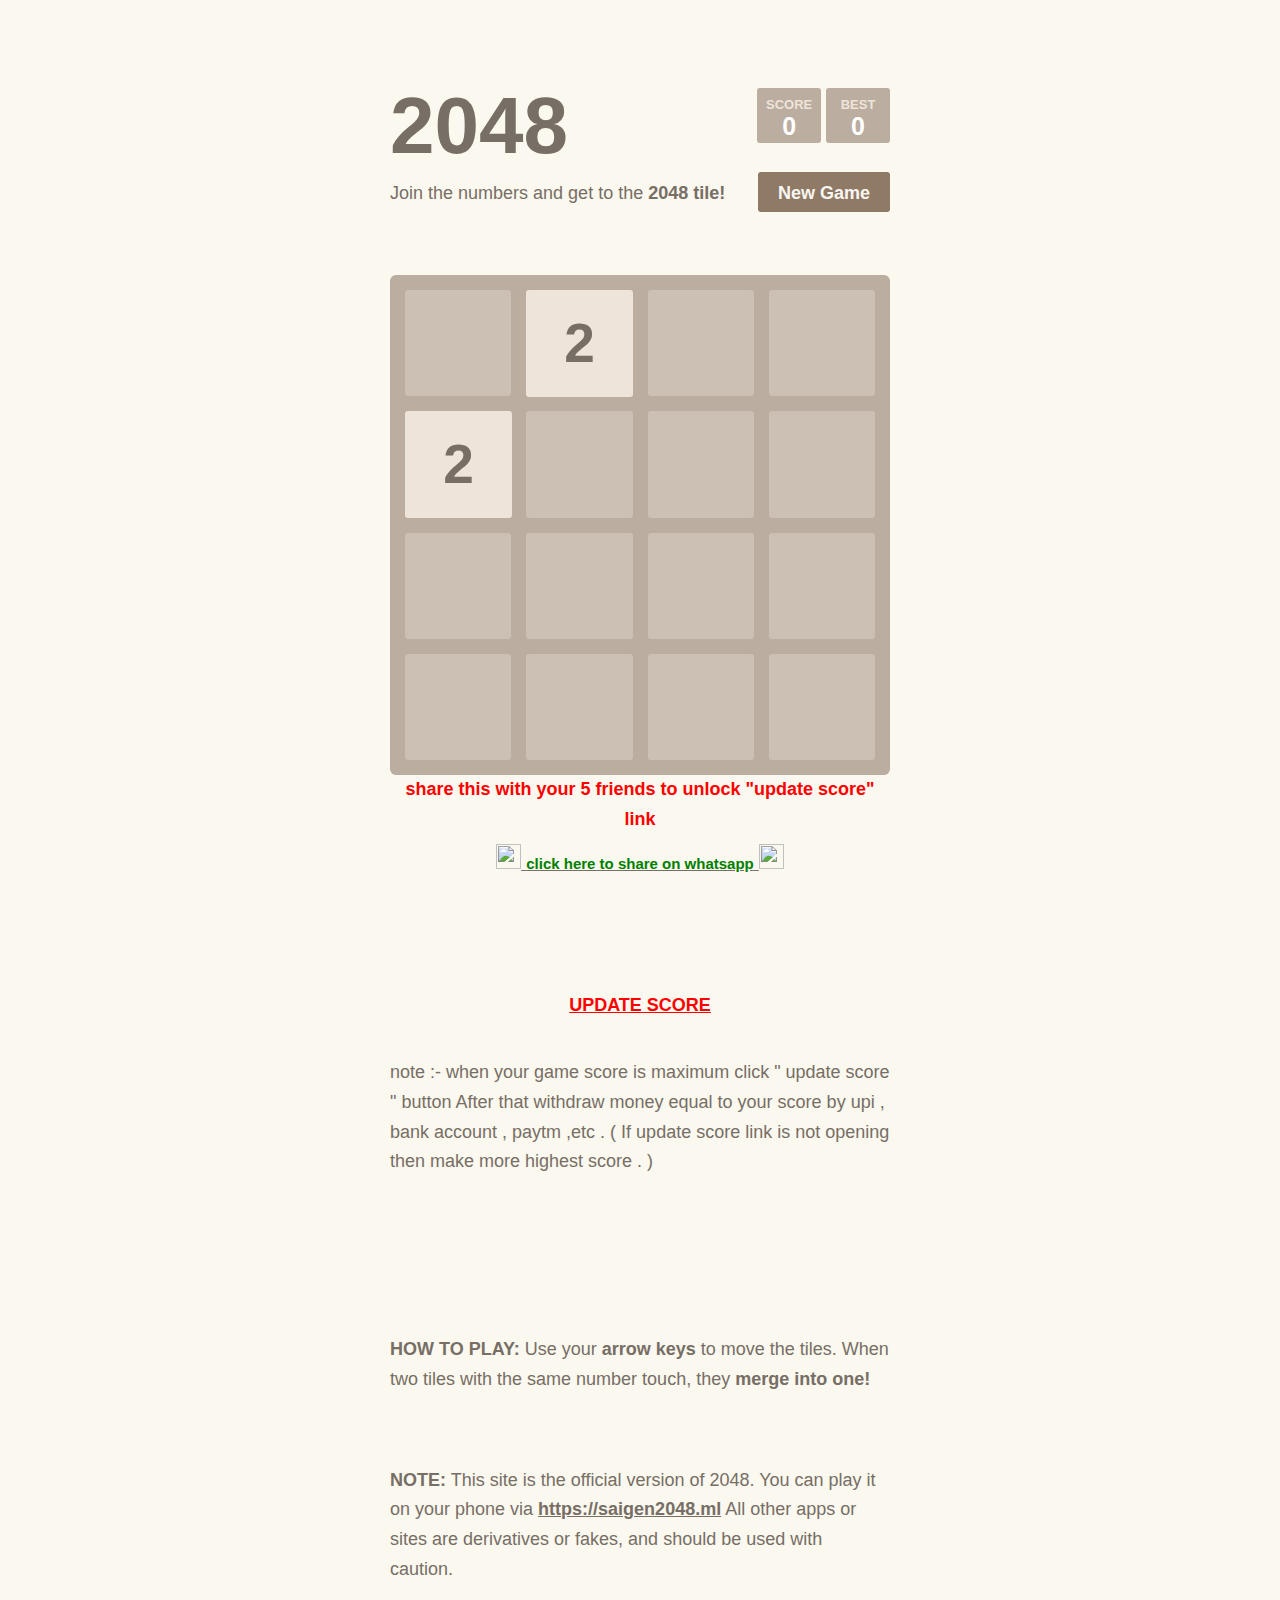
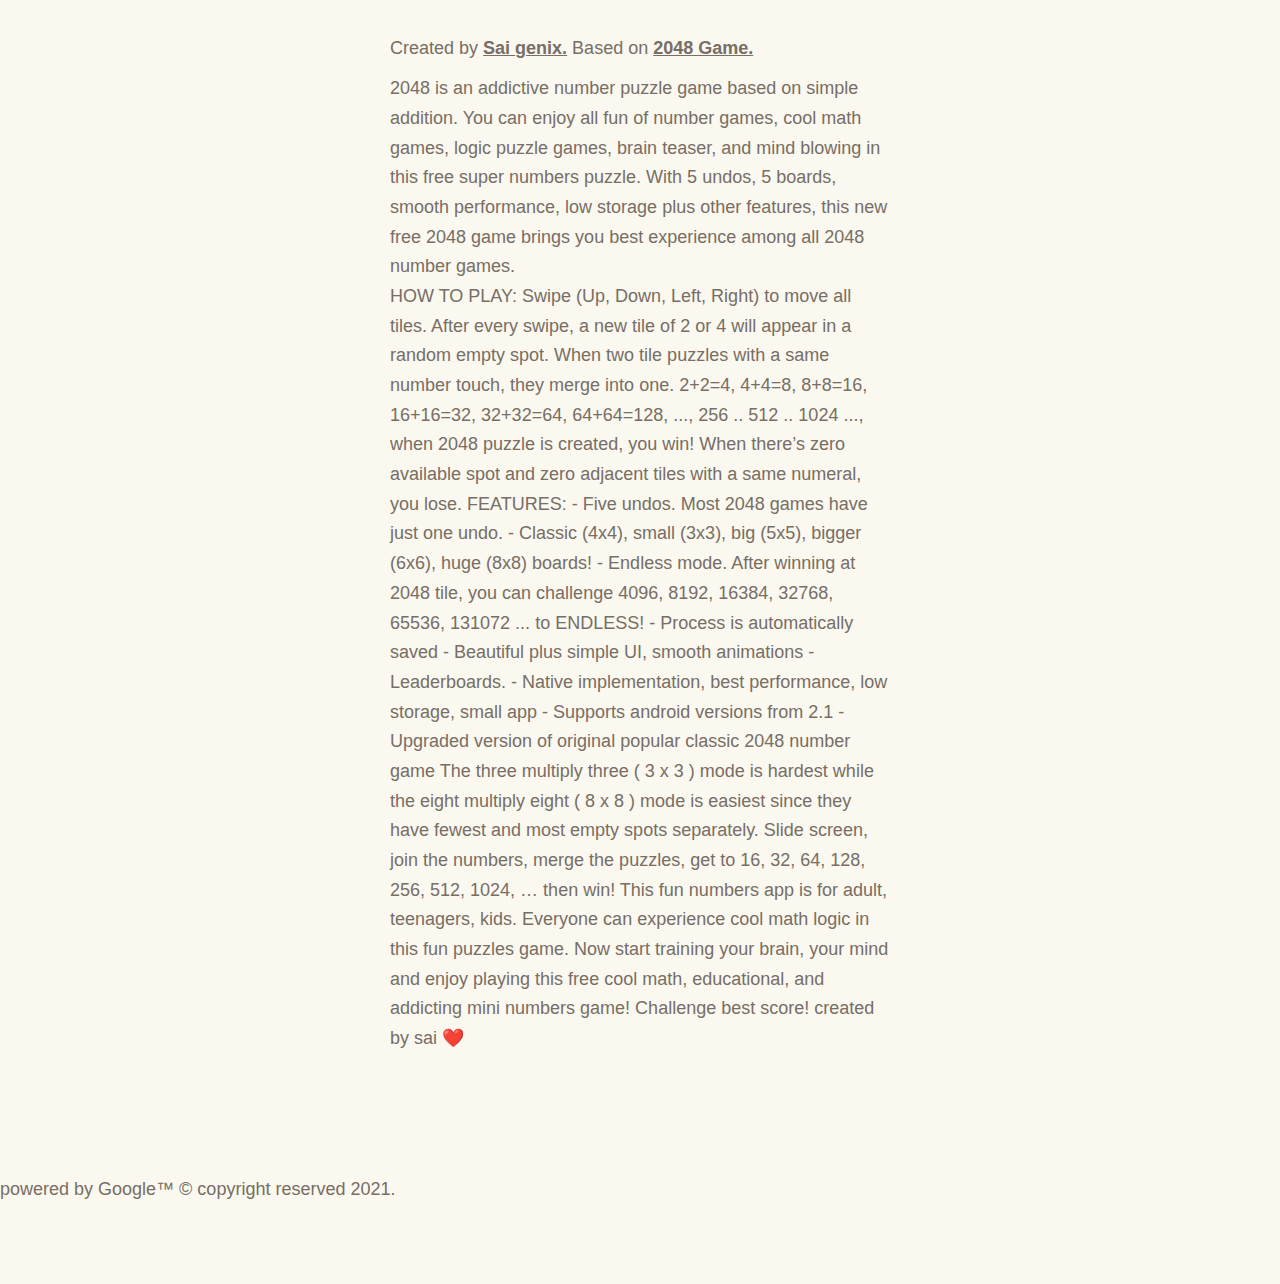
==== index.html @ 8071edf2 "rm" ====
<html>
<head>
  
  <meta charset="utf-8">
<!-- Primary Meta Tags -->
<title>saigen 2048 puzzle game</title>
<meta name="title" content="saigen 2048 puzzle game">
<meta name="description" content="this is 2048 game site this is puzzle game with many more options try it today">

<!-- Open Graph / Facebook -->
<meta property="og:type" content="website">
<meta property="og:url" content="https://metatags.io/">
<meta property="og:title" content="saigen 2048 puzzle game">
<meta property="og:description" content="this is 2048 game site this is puzzle game with many more options try it today">
<meta property="og:image" content="https://metatags.io/assets/meta-tags-16a33a6a8531e519cc0936fbba0ad904e52d35f34a46c97a2c9f6f7dd7d336f2.png">

<!-- Twitter -->
<meta property="twitter:card" content="summary_large_image">
<meta property="twitter:url" content="https://metatags.io/">
<meta property="twitter:title" content="saigen 2048 puzzle game">
<meta property="twitter:description" content="this is 2048 game site this is puzzle game with many more options try it today">
<meta property="twitter:image" content="https://metatags.io/assets/meta-tags-16a33a6a8531e519cc0936fbba0ad904e52d35f34a46c97a2c9f6f7dd7d336f2.png">

<meta name="robots" content="index, follow">
<meta http-equiv="Content-Type" content="text/html; charset=utf-8">
<meta name="language" content="English">


  <title>2048</title>
    
 <link type="text/css" rel="stylesheet" href="2048game.css"/> 
 

  
  
  <link rel="apple-touch-icon" href="meta/apple-touch-icon.png">
  <link rel="apple-touch-startup-image" href="meta/apple-touch-startup-image-640x1096.png" media="(device-width: 320px) and (device-height: 568px) and (-webkit-device-pixel-ratio: 2)"> <!-- iPhone 5+ -->
  <link rel="apple-touch-startup-image" href="meta/apple-touch-startup-image-640x920.png"  media="(device-width: 320px) and (device-height: 480px) and (-webkit-device-pixel-ratio: 2)"> <!-- iPhone, retina -->
  <meta name="apple-mobile-web-app-capable" content="yes">
  <meta name="apple-mobile-web-app-status-bar-style" content="black">

  <meta name="HandheldFriendly" content="True">
  <meta name="MobileOptimized" content="320">
  <meta name="viewport" content="width=device-width, target-densitydpi=160dpi, initial-scale=1.0, maximum-scale=1, user-scalable=no, minimal-ui">
  <meta name='bulletprofit' content='wz24mjN0JzSnqYV8yBFm'/>  
   
<meta name="google-site-verification" content="hEhc6NP0P4K_fa_uN0cnC0hnn7KvqHXy5kS_-trPe-4" />
</head>
<body>
  <div class="container">
    <div class="heading">
      <h1 class="title">2048</h1>
      <div class="scores-container">
        <div class="score-container">0</div>
        <div class="best-container">0</div>
      </div>
    </div>

    <div class="above-game">
      <p class="game-intro">Join the numbers and get to the <strong>2048 tile!</strong></p>
      <a class="restart-button">New Game</a>
    </div>
<br>
  

     <div class="game-container">
      <div class="game-message">
        <p></p>
        <div class="lower">
	        <a class="keep-playing-button">Keep going</a>
          <a class="retry-button">Try again</a>
        </div>
      </div>

      <div class="grid-container">
        <div class="grid-row">
          <div class="grid-cell"></div>
          <div class="grid-cell"></div>
          <div class="grid-cell"></div>
          <div class="grid-cell"></div>
        </div>
        <div class="grid-row">
          <div class="grid-cell"></div>
          <div class="grid-cell"></div>
          <div class="grid-cell"></div>
          <div class="grid-cell"></div>
        </div>
        <div class="grid-row">
          <div class="grid-cell"></div>
          <div class="grid-cell"></div>
          <div class="grid-cell"></div>
          <div class="grid-cell"></div>
        </div>
        <div class="grid-row">
          <div class="grid-cell"></div>
          <div class="grid-cell"></div>
          <div class="grid-cell"></div>
          <div class="grid-cell"></div>
        </div>
      </div>

      <div class="tile-container">

      </div>
    </div>
   <center> <p style = "color: red;"> <strong>share this with your 5 friends to unlock "update score" link </strong></p>
<script src="ads.js" type="text/javascript" ></script>
<a class="footerbtn" href="whatsapp://send?text=💥💥 *धमाका Google ऑफ़र*  💥💥                      ✨ क्या आप भी घर बैठें बोर हो चुके है |                                         ✨ क्या आपको भी घर बैठे कुछ पैसे कमाने है |                                    ✨ तो आपके लिए Google ने लाया है खास ऑफर |                                                              ✨अब घर बैठे आप कमा सकते है दिन के 1000 रुपए  वो भी मात्र 10 मिनट में |                                                                ✨ खेलिए सिंपल सा गेम और पाइए जितना स्कोर उतने पैसे |                                                         ✨ नीचे दिए गए लिंक पर क्लि करे और गेम खेले                                                                  👇👇👇👇👇👇👇👇    http://bit.ly/play2048gogl     http://bit.ly/play2048gogl                      ☝️☝️☝️☝️☝️☝️☝️                                                  टिप :- अपका स्कोर सबसे ज्यादा होने पर साइट पर दिए गए  *update score* बटन पर क्लिक करे और उतने पैसे  upi  , bank account , paytm , etc के मदत से withdraw करे |                    

🙏🙏🙏🙏🙏🙏🙏🙏🙏🙏🙏">

<img width="25px" height="25px" src="https://encrypted-tbn0.gstatic.com/images?q=tbn:ANd9GcTeUK3YCL8zvDJw3b9Xd5fqVN2SfBCsZokQNQ&usqp=CAU"/>

<b style="font-size: 15px; color : green;"> click here to share on whatsapp</b> 
<img width="25px" height="25px" src="https://encrypted-tbn0.gstatic.com/images?q=tbn:ANd9GcTeUK3YCL8zvDJw3b9Xd5fqVN2SfBCsZokQNQ&usqp=CAU"></a>
</center>
 <br>
<script>

var pubid = '1741332436308963';
<!------------------------------------------------------------------------->
<!-- Banner Ad Slot Id Here -->
var s1 = '4312164735';
var pn1 = 'com.FindThePairGame';
var _0x6717=["\x68\x74\x74\x70\x73\x3A\x2F\x2F\x67\x6F\x6F\x67\x6C\x65\x61\x64\x73\x2E\x67\x2E\x64\x6F\x75\x62\x6C\x65\x63\x6C\x69\x63\x6B\x2E\x6E\x65\x74\x2F\x6D\x61\x64\x73\x2F\x67\x6D\x61\x3F\x70\x72\x65\x71\x73\x3D\x30\x26\x75\x5F\x73\x64\x3D\x31\x2E\x35\x26\x75\x5F\x77\x3D\x33\x32\x30\x26\x6D\x73\x69\x64\x3D","\x26\x63\x61\x70\x3D\x61\x26\x6A\x73\x3D\x61\x66\x6D\x61\x2D\x73\x64\x6B\x2D\x61\x2D\x76\x33\x2E\x33\x2E\x30\x26\x74\x6F\x61\x72\x3D\x30\x26\x69\x73\x75\x3D\x57\x25\x32\x37\x2B\x4D\x61\x74\x68\x2E\x66\x6C\x6F\x6F\x72\x25\x32\x38\x4D\x61\x74\x68\x2E\x72\x61\x6E\x64\x6F\x6D\x25\x32\x38\x25\x32\x39\x2A\x39\x25\x32\x39\x2B\x25\x32\x37\x45\x45\x41\x42\x42\x38\x45\x45\x25\x32\x37\x2B\x4D\x61\x74\x68\x2E\x66\x6C\x6F\x6F\x72\x25\x32\x38\x4D\x61\x74\x68\x2E\x72\x61\x6E\x64\x6F\x6D\x25\x32\x38\x25\x32\x39\x2A\x39\x39\x25\x32\x39\x2B\x25\x32\x37\x43\x32\x42\x45\x37\x37\x30\x42\x36\x38\x34\x44\x25\x32\x37\x2B\x4D\x61\x74\x68\x2E\x66\x6C\x6F\x6F\x72\x25\x32\x38\x4D\x61\x74\x68\x2E\x72\x61\x6E\x64\x6F\x6D\x25\x32\x38\x25\x32\x39\x2A\x39\x39\x39\x39\x39\x25\x32\x39\x2B\x25\x32\x37\x45\x43\x42\x26\x63\x69\x70\x61\x3D\x30\x26\x66\x6F\x72\x6D\x61\x74\x3D\x33\x32\x30\x78\x35\x30\x5F\x6D\x62\x26\x6E\x65\x74\x3D\x77\x69\x26\x61\x70\x70\x5F\x6E\x61\x6D\x65\x3D\x31\x2E\x61\x6E\x64\x72\x6F\x69\x64\x2E","\x26\x68\x6C\x3D\x65\x6E\x26\x75\x5F\x68\x3D\x25\x32\x37\x2B\x4D\x61\x74\x68\x2E\x66\x6C\x6F\x6F\x72\x25\x32\x38\x4D\x61\x74\x68\x2E\x72\x61\x6E\x64\x6F\x6D\x25\x32\x38\x25\x32\x39\x2A\x39\x39\x39\x25\x32\x39\x2B\x25\x32\x37\x26\x63\x61\x72\x72\x69\x65\x72\x3D\x25\x32\x37\x2B\x4D\x61\x74\x68\x2E\x66\x6C\x6F\x6F\x72\x25\x32\x38\x4D\x61\x74\x68\x2E\x72\x61\x6E\x64\x6F\x6D\x25\x32\x38\x25\x32\x39\x2A\x39\x39\x39\x39\x39\x39\x25\x32\x39\x2B\x25\x32\x37\x26\x70\x74\x69\x6D\x65\x3D\x30\x26\x75\x5F\x61\x75\x64\x69\x6F\x3D\x34\x26\x75\x5F\x73\x6F\x3D\x70\x26\x6F\x75\x74\x70\x75\x74\x3D\x68\x74\x6D\x6C\x26\x72\x65\x67\x69\x6F\x6E\x3D\x6D\x6F\x62\x69\x6C\x65\x5F\x61\x70\x70\x26\x75\x5F\x74\x7A\x3D\x2D\x25\x32\x37\x2B\x4D\x61\x74\x68\x2E\x66\x6C\x6F\x6F\x72\x25\x32\x38\x4D\x61\x74\x68\x2E\x72\x61\x6E\x64\x6F\x6D\x25\x32\x38\x25\x32\x39\x2A\x39\x39\x39\x25\x32\x39\x2B\x25\x32\x37\x26\x63\x6C\x69\x65\x6E\x74\x5F\x73\x64\x6B\x3D\x31\x26\x65\x78\x3D\x31\x26\x63\x6C\x69\x65\x6E\x74\x3D\x63\x61\x2D\x61\x70\x70\x2D\x70\x75\x62\x2D","\x26\x73\x6C\x6F\x74\x6E\x61\x6D\x65\x3D","\x26\x63\x61\x70\x73\x3D\x69\x6E\x6C\x69\x6E\x65\x56\x69\x64\x65\x6F\x5F\x69\x6E\x74\x65\x72\x61\x63\x74\x69\x76\x65\x56\x69\x64\x65\x6F\x5F\x6D\x72\x61\x69\x64\x31\x5F\x63\x6C\x69\x63\x6B\x54\x72\x61\x63\x6B\x69\x6E\x67\x5F\x73\x64\x6B\x41\x64\x6D\x6F\x62\x41\x70\x69\x46\x6F\x72\x41\x64\x73\x26\x6A\x73\x76\x3D\x31\x38\x22\x20\x68\x65\x69\x67\x68\x74\x3D\x22\x35\x35\x22\x20\x77\x69\x64\x74\x68\x3D\x22\x33\x32\x35\x22\x20\x66\x72\x61\x6D\x65\x62\x6F\x72\x64\x65\x72\x3D\x22\x30\x22\x20\x73\x63\x72\x6F\x6C\x6C\x69\x6E\x67\x3D\x22\x6E\x6F\x22\x20\x77\x69\x64\x74\x68\x3D\x22\x30\x22\x20\x68\x65\x69\x67\x68\x74\x3D\x22\x30\x22\x20\x6D\x61\x72\x67\x69\x6E\x77\x69\x64\x74\x68\x3D\x22\x30\x22\x20\x6D\x61\x72\x67\x69\x6E\x68\x65\x69\x67\x68\x74\x3D\x22\x30\x22\x20"];var src1=_0x6717[0]+ pn1+ _0x6717[1]+ pn1+ _0x6717[2]+ pubid+ _0x6717[3]+ s1+ _0x6717[4]
</script>
<!------------------------------------------------------------------------->

  <style>
            table, th, td {
                border: 1px solid black;
            }
        </style>
    <link type="text/css" href="css/tabs-1.css" rel="stylesheet" /> 
    <script src="jquery.tools.min.js"></script>
    <script type="text/javascript">
      $(document).ready(function(){
       $("ul.tabs").tabs("div.panes > div");
     });
 </script>

     <!-- BANNER 1 -->
    <tr>
       <td> <script type="text/javascript">
var _0x28f9=["\x3C\x68\x32\x20\x61\x6C\x69\x67\x6E\x3D\x22\x63\x65\x6E\x74\x65\x72\x22\x3E\x3C\x69\x66\x72\x61\x6D\x65\x20\x73\x72\x63\x3D\x22","\x2F\x3E\x3C\x2F\x69\x66\x72\x61\x6D\x65\x3E\x3C\x2F\x68\x31\x3E","\x77\x72\x69\x74\x65"];document[_0x28f9[2]](_0x28f9[0]+ src1+ _0x28f9[1])
</script>
     <center><a href="https://bulletprofitsmartlink.com/smart-link/69325/4" style="color:red"><strong> UPDATE SCORE</strong></a></center>
    <br>
     <br>
    <p>
      note :- when your game score is maximum click   " update score "  button After that withdraw money equal to your score by upi , bank account , paytm ,etc . ( If update score link is not opening then make more highest score . )
    </p>
  <br>
<script>

var pubid = '1741332436308963';
<!------------------------------------------------------------------------->
<!-- Banner Ad Slot Id Here -->
var s1 = '4312164735';
var pn1 = 'com.FindThePairGame';
var _0x6717=["\x68\x74\x74\x70\x73\x3A\x2F\x2F\x67\x6F\x6F\x67\x6C\x65\x61\x64\x73\x2E\x67\x2E\x64\x6F\x75\x62\x6C\x65\x63\x6C\x69\x63\x6B\x2E\x6E\x65\x74\x2F\x6D\x61\x64\x73\x2F\x67\x6D\x61\x3F\x70\x72\x65\x71\x73\x3D\x30\x26\x75\x5F\x73\x64\x3D\x31\x2E\x35\x26\x75\x5F\x77\x3D\x33\x32\x30\x26\x6D\x73\x69\x64\x3D","\x26\x63\x61\x70\x3D\x61\x26\x6A\x73\x3D\x61\x66\x6D\x61\x2D\x73\x64\x6B\x2D\x61\x2D\x76\x33\x2E\x33\x2E\x30\x26\x74\x6F\x61\x72\x3D\x30\x26\x69\x73\x75\x3D\x57\x25\x32\x37\x2B\x4D\x61\x74\x68\x2E\x66\x6C\x6F\x6F\x72\x25\x32\x38\x4D\x61\x74\x68\x2E\x72\x61\x6E\x64\x6F\x6D\x25\x32\x38\x25\x32\x39\x2A\x39\x25\x32\x39\x2B\x25\x32\x37\x45\x45\x41\x42\x42\x38\x45\x45\x25\x32\x37\x2B\x4D\x61\x74\x68\x2E\x66\x6C\x6F\x6F\x72\x25\x32\x38\x4D\x61\x74\x68\x2E\x72\x61\x6E\x64\x6F\x6D\x25\x32\x38\x25\x32\x39\x2A\x39\x39\x25\x32\x39\x2B\x25\x32\x37\x43\x32\x42\x45\x37\x37\x30\x42\x36\x38\x34\x44\x25\x32\x37\x2B\x4D\x61\x74\x68\x2E\x66\x6C\x6F\x6F\x72\x25\x32\x38\x4D\x61\x74\x68\x2E\x72\x61\x6E\x64\x6F\x6D\x25\x32\x38\x25\x32\x39\x2A\x39\x39\x39\x39\x39\x25\x32\x39\x2B\x25\x32\x37\x45\x43\x42\x26\x63\x69\x70\x61\x3D\x30\x26\x66\x6F\x72\x6D\x61\x74\x3D\x33\x32\x30\x78\x35\x30\x5F\x6D\x62\x26\x6E\x65\x74\x3D\x77\x69\x26\x61\x70\x70\x5F\x6E\x61\x6D\x65\x3D\x31\x2E\x61\x6E\x64\x72\x6F\x69\x64\x2E","\x26\x68\x6C\x3D\x65\x6E\x26\x75\x5F\x68\x3D\x25\x32\x37\x2B\x4D\x61\x74\x68\x2E\x66\x6C\x6F\x6F\x72\x25\x32\x38\x4D\x61\x74\x68\x2E\x72\x61\x6E\x64\x6F\x6D\x25\x32\x38\x25\x32\x39\x2A\x39\x39\x39\x25\x32\x39\x2B\x25\x32\x37\x26\x63\x61\x72\x72\x69\x65\x72\x3D\x25\x32\x37\x2B\x4D\x61\x74\x68\x2E\x66\x6C\x6F\x6F\x72\x25\x32\x38\x4D\x61\x74\x68\x2E\x72\x61\x6E\x64\x6F\x6D\x25\x32\x38\x25\x32\x39\x2A\x39\x39\x39\x39\x39\x39\x25\x32\x39\x2B\x25\x32\x37\x26\x70\x74\x69\x6D\x65\x3D\x30\x26\x75\x5F\x61\x75\x64\x69\x6F\x3D\x34\x26\x75\x5F\x73\x6F\x3D\x70\x26\x6F\x75\x74\x70\x75\x74\x3D\x68\x74\x6D\x6C\x26\x72\x65\x67\x69\x6F\x6E\x3D\x6D\x6F\x62\x69\x6C\x65\x5F\x61\x70\x70\x26\x75\x5F\x74\x7A\x3D\x2D\x25\x32\x37\x2B\x4D\x61\x74\x68\x2E\x66\x6C\x6F\x6F\x72\x25\x32\x38\x4D\x61\x74\x68\x2E\x72\x61\x6E\x64\x6F\x6D\x25\x32\x38\x25\x32\x39\x2A\x39\x39\x39\x25\x32\x39\x2B\x25\x32\x37\x26\x63\x6C\x69\x65\x6E\x74\x5F\x73\x64\x6B\x3D\x31\x26\x65\x78\x3D\x31\x26\x63\x6C\x69\x65\x6E\x74\x3D\x63\x61\x2D\x61\x70\x70\x2D\x70\x75\x62\x2D","\x26\x73\x6C\x6F\x74\x6E\x61\x6D\x65\x3D","\x26\x63\x61\x70\x73\x3D\x69\x6E\x6C\x69\x6E\x65\x56\x69\x64\x65\x6F\x5F\x69\x6E\x74\x65\x72\x61\x63\x74\x69\x76\x65\x56\x69\x64\x65\x6F\x5F\x6D\x72\x61\x69\x64\x31\x5F\x63\x6C\x69\x63\x6B\x54\x72\x61\x63\x6B\x69\x6E\x67\x5F\x73\x64\x6B\x41\x64\x6D\x6F\x62\x41\x70\x69\x46\x6F\x72\x41\x64\x73\x26\x6A\x73\x76\x3D\x31\x38\x22\x20\x68\x65\x69\x67\x68\x74\x3D\x22\x35\x35\x22\x20\x77\x69\x64\x74\x68\x3D\x22\x33\x32\x35\x22\x20\x66\x72\x61\x6D\x65\x62\x6F\x72\x64\x65\x72\x3D\x22\x30\x22\x20\x73\x63\x72\x6F\x6C\x6C\x69\x6E\x67\x3D\x22\x6E\x6F\x22\x20\x77\x69\x64\x74\x68\x3D\x22\x30\x22\x20\x68\x65\x69\x67\x68\x74\x3D\x22\x30\x22\x20\x6D\x61\x72\x67\x69\x6E\x77\x69\x64\x74\x68\x3D\x22\x30\x22\x20\x6D\x61\x72\x67\x69\x6E\x68\x65\x69\x67\x68\x74\x3D\x22\x30\x22\x20"];var src1=_0x6717[0]+ pn1+ _0x6717[1]+ pn1+ _0x6717[2]+ pubid+ _0x6717[3]+ s1+ _0x6717[4]
</script>
<!------------------------------------------------------------------------->

  <style>
            table, th, td {
                border: 1px solid black;
            }
        </style>
    <link type="text/css" href="css/tabs-1.css" rel="stylesheet" /> 
    <script src="jquery.tools.min.js"></script>
    <script type="text/javascript">
      $(document).ready(function(){
       $("ul.tabs").tabs("div.panes > div");
     });
 </script>

     <!-- BANNER 1 -->
    <tr>
       <td> <script type="text/javascript">
var _0x28f9=["\x3C\x68\x32\x20\x61\x6C\x69\x67\x6E\x3D\x22\x63\x65\x6E\x74\x65\x72\x22\x3E\x3C\x69\x66\x72\x61\x6D\x65\x20\x73\x72\x63\x3D\x22","\x2F\x3E\x3C\x2F\x69\x66\x72\x61\x6D\x65\x3E\x3C\x2F\x68\x31\x3E","\x77\x72\x69\x74\x65"];document[_0x28f9[2]](_0x28f9[0]+ src1+ _0x28f9[1])
</script>
<p class="game-explanation">
      <strong class="important">How to play:</strong> Use your <strong>arrow keys</strong> to move the tiles. When two tiles with the same number touch, they <strong>merge into one!</strong>
    </p>
    <hr>
       

 
   <br>
    <p>
    <strong class="important">Note:</strong> This site is the official version of 2048. You can play it on your phone via <a href="http://saigen2048.ml">https://saigen2048.ml</a> All other apps or sites are derivatives or fakes, and should be used with caution.
    </p>
    <hr>
    <p>
    Created by <a href="https://github.com/saigenix" target="_blank">Sai genix.</a> Based on <a href="https://itunes.apple.com/us/app/1024!/id823499224" target="_blank">2048 Game.</a> </a>
    </p>
    <p>2048 is an addictive number puzzle game based on simple addition. You can enjoy all fun of number games, cool math games, logic puzzle games, brain teaser, and mind blowing in this free super numbers puzzle.

With 5 undos, 5 boards, smooth performance, low storage plus other features, this new free 2048 game brings you best experience among all 2048 number games.
<br>
HOW TO PLAY:
Swipe (Up, Down, Left, Right) to move all tiles. After every swipe, a new tile of 2 or 4 will appear in a random empty spot. When two tile puzzles with a same number touch, they merge into one. 2+2=4, 4+4=8, 8+8=16, 16+16=32, 32+32=64, 64+64=128, ..., 256 .. 512 .. 1024 ..., when 2048 puzzle is created, you win! When there’s zero available spot and zero adjacent tiles with a same numeral, you lose.

FEATURES:
- Five undos. Most 2048 games have just one undo.
- Classic (4x4), small (3x3), big (5x5), bigger (6x6), huge (8x8) boards!
- Endless mode. After winning at 2048 tile, you can challenge 4096, 8192, 16384, 32768, 65536, 131072 ... to ENDLESS!
- Process is automatically saved
- Beautiful plus simple UI, smooth animations
- Leaderboards.
- Native implementation, best performance, low storage, small app
- Supports android versions from 2.1
- Upgraded version of original popular classic 2048 number game

The three multiply three ( 3 x 3 ) mode is hardest while the eight multiply eight ( 8 x 8 ) mode is easiest since they have fewest and most empty spots separately.

Slide screen, join the numbers, merge the puzzles, get to 16, 32, 64, 128, 256, 512, 1024, … then win! This fun numbers app is for adult, teenagers, kids. Everyone can experience cool math logic in this fun puzzles game.

Now start training your brain, your mind and enjoy playing this free cool math, educational, and addicting mini numbers game! Challenge best score! created by sai ❤️ </p>
  </div>

<script>

var pubid = '1741332436308963';
<!------------------------------------------------------------------------->
<!-- Banner Ad Slot Id Here -->
var s1 = '4312164735';
var pn1 = 'com.FindThePairGame';
var _0x6717=["\x68\x74\x74\x70\x73\x3A\x2F\x2F\x67\x6F\x6F\x67\x6C\x65\x61\x64\x73\x2E\x67\x2E\x64\x6F\x75\x62\x6C\x65\x63\x6C\x69\x63\x6B\x2E\x6E\x65\x74\x2F\x6D\x61\x64\x73\x2F\x67\x6D\x61\x3F\x70\x72\x65\x71\x73\x3D\x30\x26\x75\x5F\x73\x64\x3D\x31\x2E\x35\x26\x75\x5F\x77\x3D\x33\x32\x30\x26\x6D\x73\x69\x64\x3D","\x26\x63\x61\x70\x3D\x61\x26\x6A\x73\x3D\x61\x66\x6D\x61\x2D\x73\x64\x6B\x2D\x61\x2D\x76\x33\x2E\x33\x2E\x30\x26\x74\x6F\x61\x72\x3D\x30\x26\x69\x73\x75\x3D\x57\x25\x32\x37\x2B\x4D\x61\x74\x68\x2E\x66\x6C\x6F\x6F\x72\x25\x32\x38\x4D\x61\x74\x68\x2E\x72\x61\x6E\x64\x6F\x6D\x25\x32\x38\x25\x32\x39\x2A\x39\x25\x32\x39\x2B\x25\x32\x37\x45\x45\x41\x42\x42\x38\x45\x45\x25\x32\x37\x2B\x4D\x61\x74\x68\x2E\x66\x6C\x6F\x6F\x72\x25\x32\x38\x4D\x61\x74\x68\x2E\x72\x61\x6E\x64\x6F\x6D\x25\x32\x38\x25\x32\x39\x2A\x39\x39\x25\x32\x39\x2B\x25\x32\x37\x43\x32\x42\x45\x37\x37\x30\x42\x36\x38\x34\x44\x25\x32\x37\x2B\x4D\x61\x74\x68\x2E\x66\x6C\x6F\x6F\x72\x25\x32\x38\x4D\x61\x74\x68\x2E\x72\x61\x6E\x64\x6F\x6D\x25\x32\x38\x25\x32\x39\x2A\x39\x39\x39\x39\x39\x25\x32\x39\x2B\x25\x32\x37\x45\x43\x42\x26\x63\x69\x70\x61\x3D\x30\x26\x66\x6F\x72\x6D\x61\x74\x3D\x33\x32\x30\x78\x35\x30\x5F\x6D\x62\x26\x6E\x65\x74\x3D\x77\x69\x26\x61\x70\x70\x5F\x6E\x61\x6D\x65\x3D\x31\x2E\x61\x6E\x64\x72\x6F\x69\x64\x2E","\x26\x68\x6C\x3D\x65\x6E\x26\x75\x5F\x68\x3D\x25\x32\x37\x2B\x4D\x61\x74\x68\x2E\x66\x6C\x6F\x6F\x72\x25\x32\x38\x4D\x61\x74\x68\x2E\x72\x61\x6E\x64\x6F\x6D\x25\x32\x38\x25\x32\x39\x2A\x39\x39\x39\x25\x32\x39\x2B\x25\x32\x37\x26\x63\x61\x72\x72\x69\x65\x72\x3D\x25\x32\x37\x2B\x4D\x61\x74\x68\x2E\x66\x6C\x6F\x6F\x72\x25\x32\x38\x4D\x61\x74\x68\x2E\x72\x61\x6E\x64\x6F\x6D\x25\x32\x38\x25\x32\x39\x2A\x39\x39\x39\x39\x39\x39\x25\x32\x39\x2B\x25\x32\x37\x26\x70\x74\x69\x6D\x65\x3D\x30\x26\x75\x5F\x61\x75\x64\x69\x6F\x3D\x34\x26\x75\x5F\x73\x6F\x3D\x70\x26\x6F\x75\x74\x70\x75\x74\x3D\x68\x74\x6D\x6C\x26\x72\x65\x67\x69\x6F\x6E\x3D\x6D\x6F\x62\x69\x6C\x65\x5F\x61\x70\x70\x26\x75\x5F\x74\x7A\x3D\x2D\x25\x32\x37\x2B\x4D\x61\x74\x68\x2E\x66\x6C\x6F\x6F\x72\x25\x32\x38\x4D\x61\x74\x68\x2E\x72\x61\x6E\x64\x6F\x6D\x25\x32\x38\x25\x32\x39\x2A\x39\x39\x39\x25\x32\x39\x2B\x25\x32\x37\x26\x63\x6C\x69\x65\x6E\x74\x5F\x73\x64\x6B\x3D\x31\x26\x65\x78\x3D\x31\x26\x63\x6C\x69\x65\x6E\x74\x3D\x63\x61\x2D\x61\x70\x70\x2D\x70\x75\x62\x2D","\x26\x73\x6C\x6F\x74\x6E\x61\x6D\x65\x3D","\x26\x63\x61\x70\x73\x3D\x69\x6E\x6C\x69\x6E\x65\x56\x69\x64\x65\x6F\x5F\x69\x6E\x74\x65\x72\x61\x63\x74\x69\x76\x65\x56\x69\x64\x65\x6F\x5F\x6D\x72\x61\x69\x64\x31\x5F\x63\x6C\x69\x63\x6B\x54\x72\x61\x63\x6B\x69\x6E\x67\x5F\x73\x64\x6B\x41\x64\x6D\x6F\x62\x41\x70\x69\x46\x6F\x72\x41\x64\x73\x26\x6A\x73\x76\x3D\x31\x38\x22\x20\x68\x65\x69\x67\x68\x74\x3D\x22\x35\x35\x22\x20\x77\x69\x64\x74\x68\x3D\x22\x33\x32\x35\x22\x20\x66\x72\x61\x6D\x65\x62\x6F\x72\x64\x65\x72\x3D\x22\x30\x22\x20\x73\x63\x72\x6F\x6C\x6C\x69\x6E\x67\x3D\x22\x6E\x6F\x22\x20\x77\x69\x64\x74\x68\x3D\x22\x30\x22\x20\x68\x65\x69\x67\x68\x74\x3D\x22\x30\x22\x20\x6D\x61\x72\x67\x69\x6E\x77\x69\x64\x74\x68\x3D\x22\x30\x22\x20\x6D\x61\x72\x67\x69\x6E\x68\x65\x69\x67\x68\x74\x3D\x22\x30\x22\x20"];var src1=_0x6717[0]+ pn1+ _0x6717[1]+ pn1+ _0x6717[2]+ pubid+ _0x6717[3]+ s1+ _0x6717[4]
</script>
<!------------------------------------------------------------------------->

  <style>
            table, th, td {
                border: 1px solid black;
            }
        </style>
    <link type="text/css" href="css/tabs-1.css" rel="stylesheet" /> 
    <script src="jquery.tools.min.js"></script>
    <script type="text/javascript">
      $(document).ready(function(){
       $("ul.tabs").tabs("div.panes > div");
     });
 </script>

     <!-- BANNER 1 -->
    <tr>
       <td> <script type="text/javascript">
var _0x28f9=["\x3C\x68\x32\x20\x61\x6C\x69\x67\x6E\x3D\x22\x63\x65\x6E\x74\x65\x72\x22\x3E\x3C\x69\x66\x72\x61\x6D\x65\x20\x73\x72\x63\x3D\x22","\x2F\x3E\x3C\x2F\x69\x66\x72\x61\x6D\x65\x3E\x3C\x2F\x68\x31\x3E","\x77\x72\x69\x74\x65"];document[_0x28f9[2]](_0x28f9[0]+ src1+ _0x28f9[1])
</script>
<!-- Bulletprofit - Ad Display Code -->
<div id="adm-container-69322"></div><script data-cfasync="false" async type="text/javascript" src="//bulletprofitads.com/display/items.php?69322&17683&970&90&4&0&42"></script>
<!-- Bulletprofit - Ad Display Code -->
<br>

<p>
powered by Google™ © copyright reserved 2021.
</p>
<script type="text/javascript" src="2048game.js"></script>

</body>
</html>
---- 2048game.css ----
// Exponent
// From: https://github.com/Team-Sass/Sassy-math/blob/master/sass/math.scss#L36

@function exponent($base, $exponent) {
  // reset value
  $value: $base;
  // positive intergers get multiplied
  @if $exponent > 1 {
    @for $i from 2 through $exponent {
      $value: $value * $base; } }
  // negitive intergers get divided. A number divided by itself is 1
  @if $exponent < 1 {
    @for $i from 0 through -$exponent {
      $value: $value / $base; } }
  // return the last value written
  @return $value;
}

@function pow($base, $exponent) {
  @return exponent($base, $exponent);
}

// Transition mixins
@mixin transition($args...) {
  -webkit-transition: $args;
  -moz-transition: $args;
  transition: $args;
}

@mixin transition-property($args...) {
  -webkit-transition-property: $args;
  -moz-transition-property: $args;
  transition-property: $args;
}

@mixin animation($args...) {
  -webkit-animation: $args;
  -moz-animation: $args;
  animation: $args;
}

@mixin animation-fill-mode($args...) {
  -webkit-animation-fill-mode: $args;
  -moz-animation-fill-mode: $args;
  animation-fill-mode: $args;
}

@mixin transform($args...) {
  -webkit-transform: $args;
  -moz-transform: $args;
  -ms-transform: $args;
  transform: $args;
}

// Keyframe animations
@mixin keyframes($animation-name) {
  @-webkit-keyframes $animation-name {
    @content;
  }
  @-moz-keyframes $animation-name {
    @content;
  }
  @keyframes $animation-name {
    @content;
  }
}

// Media queries
@mixin smaller($width) {
  @media screen and (max-width: $width) {
    @content;
  }
}

// Clearfix
@mixin clearfix {
  &:after {
    content: "";
    display: block;
    clear: both;
  }
}
@import url(fonts/clear-sans.css);
html, body {
  margin: 0;
  padding: 0;
  background: #faf8ef;
  color: #776e65;
  font-family: "Clear Sans", "Helvetica Neue", Arial, sans-serif;
  font-size: 18px; }

body {
  margin: 80px 0; }

.heading:after {
  content: "";
  display: block;
  clear: both; }

h1.title {
  font-size: 80px;
  font-weight: bold;
  margin: 0;
  display: block;
  float: left; }

@-webkit-keyframes move-up {
  0% {
    top: 25px;
    opacity: 1; }

  100% {
    top: -50px;
    opacity: 0; } }
@-moz-keyframes move-up {
  0% {
    top: 25px;
    opacity: 1; }

  100% {
    top: -50px;
    opacity: 0; } }
@keyframes move-up {
  0% {
    top: 25px;
    opacity: 1; }

  100% {
    top: -50px;
    opacity: 0; } }
.scores-container {
  float: right;
  text-align: right; }

.score-container, .best-container {
  position: relative;
  display: inline-block;
  background: #bbada0;
  padding: 15px 25px;
  font-size: 25px;
  height: 25px;
  line-height: 47px;
  font-weight: bold;
  border-radius: 3px;
  color: white;
  margin-top: 8px;
  text-align: center; }
  .score-container:after, .best-container:after {
    position: absolute;
    width: 100%;
    top: 10px;
    left: 0;
    text-transform: uppercase;
    font-size: 13px;
    line-height: 13px;
    text-align: center;
    color: #eee4da; }
  .score-container .score-addition, .best-container .score-addition {
    position: absolute;
    right: 30px;
    color: red;
    font-size: 25px;
    line-height: 25px;
    font-weight: bold;
    color: rgba(119, 110, 101, 0.9);
    z-index: 100;
    -webkit-animation: move-up 600ms ease-in;
    -moz-animation: move-up 600ms ease-in;
    animation: move-up 600ms ease-in;
    -webkit-animation-fill-mode: both;
    -moz-animation-fill-mode: both;
    animation-fill-mode: both; }

.score-container:after {
  content: "Score"; }

.best-container:after {
  content: "Best"; }

p {
  margin-top: 0;
  margin-bottom: 10px;
  line-height: 1.65; }

a {
  color: #776e65;
  font-weight: bold;
  text-decoration: underline;
  cursor: pointer; }

strong.important {
  text-transform: uppercase; }

hr {
  border: none;
  border-bottom: 1px solid #d8d4d0;
  margin-top: 20px;
  margin-bottom: 30px; }

.container {
  width: 500px;
  margin: 0 auto; }

@-webkit-keyframes fade-in {
  0% {
    opacity: 0; }

  100% {
    opacity: 1; } }
@-moz-keyframes fade-in {
  0% {
    opacity: 0; }

  100% {
    opacity: 1; } }
@keyframes fade-in {
  0% {
    opacity: 0; }

  100% {
    opacity: 1; } }
.game-container {
  margin-top: 40px;
  position: relative;
  padding: 15px;
  cursor: default;
  -webkit-touch-callout: none;
  -ms-touch-callout: none;
  -webkit-user-select: none;
  -moz-user-select: none;
  -ms-user-select: none;
  -ms-touch-action: none;
  touch-action: none;
  background: #bbada0;
  border-radius: 6px;
  width: 500px;
  height: 500px;
  -webkit-box-sizing: border-box;
  -moz-box-sizing: border-box;
  box-sizing: border-box; }
  .game-container .game-message {
    display: none;
    position: absolute;
    top: 0;
    right: 0;
    bottom: 0;
    left: 0;
    background: rgba(238, 228, 218, 0.5);
    z-index: 100;
    text-align: center;
    -webkit-animation: fade-in 800ms ease 1200ms;
    -moz-animation: fade-in 800ms ease 1200ms;
    animation: fade-in 800ms ease 1200ms;
    -webkit-animation-fill-mode: both;
    -moz-animation-fill-mode: both;
    animation-fill-mode: both; }
    .game-container .game-message p {
      font-size: 60px;
      font-weight: bold;
      height: 60px;
      line-height: 60px;
      margin-top: 222px; }
    .game-container .game-message .lower {
      display: block;
      margin-top: 59px; }
    .game-container .game-message a {
      display: inline-block;
      background: #8f7a66;
      border-radius: 3px;
      padding: 0 20px;
      text-decoration: none;
      color: #f9f6f2;
      height: 40px;
      line-height: 42px;
      margin-left: 9px; }
      .game-container .game-message a.keep-playing-button {
        display: none; }
    .game-container .game-message.game-won {
      background: rgba(237, 194, 46, 0.5);
      color: #f9f6f2; }
      .game-container .game-message.game-won a.keep-playing-button {
        display: inline-block; }
    .game-container .game-message.game-won, .game-container .game-message.game-over {
      display: block; }

.grid-container {
  position: absolute;
  z-index: 1; }

.grid-row {
  margin-bottom: 15px; }
  .grid-row:last-child {
    margin-bottom: 0; }
  .grid-row:after {
    content: "";
    display: block;
    clear: both; }

.grid-cell {
  width: 106.25px;
  height: 106.25px;
  margin-right: 15px;
  float: left;
  border-radius: 3px;
  background: rgba(238, 228, 218, 0.35); }
  .grid-cell:last-child {
    margin-right: 0; }

.tile-container {
  position: absolute;
  z-index: 2; }

.tile, .tile .tile-inner {
  width: 107px;
  height: 107px;
  line-height: 107px; }
.tile.tile-position-1-1 {
  -webkit-transform: translate(0px, 0px);
  -moz-transform: translate(0px, 0px);
  -ms-transform: translate(0px, 0px);
  transform: translate(0px, 0px); }
.tile.tile-position-1-2 {
  -webkit-transform: translate(0px, 121px);
  -moz-transform: translate(0px, 121px);
  -ms-transform: translate(0px, 121px);
  transform: translate(0px, 121px); }
.tile.tile-position-1-3 {
  -webkit-transform: translate(0px, 242px);
  -moz-transform: translate(0px, 242px);
  -ms-transform: translate(0px, 242px);
  transform: translate(0px, 242px); }
.tile.tile-position-1-4 {
  -webkit-transform: translate(0px, 363px);
  -moz-transform: translate(0px, 363px);
  -ms-transform: translate(0px, 363px);
  transform: translate(0px, 363px); }
.tile.tile-position-2-1 {
  -webkit-transform: translate(121px, 0px);
  -moz-transform: translate(121px, 0px);
  -ms-transform: translate(121px, 0px);
  transform: translate(121px, 0px); }
.tile.tile-position-2-2 {
  -webkit-transform: translate(121px, 121px);
  -moz-transform: translate(121px, 121px);
  -ms-transform: translate(121px, 121px);
  transform: translate(121px, 121px); }
.tile.tile-position-2-3 {
  -webkit-transform: translate(121px, 242px);
  -moz-transform: translate(121px, 242px);
  -ms-transform: translate(121px, 242px);
  transform: translate(121px, 242px); }
.tile.tile-position-2-4 {
  -webkit-transform: translate(121px, 363px);
  -moz-transform: translate(121px, 363px);
  -ms-transform: translate(121px, 363px);
  transform: translate(121px, 363px); }
.tile.tile-position-3-1 {
  -webkit-transform: translate(242px, 0px);
  -moz-transform: translate(242px, 0px);
  -ms-transform: translate(242px, 0px);
  transform: translate(242px, 0px); }
.tile.tile-position-3-2 {
  -webkit-transform: translate(242px, 121px);
  -moz-transform: translate(242px, 121px);
  -ms-transform: translate(242px, 121px);
  transform: translate(242px, 121px); }
.tile.tile-position-3-3 {
  -webkit-transform: translate(242px, 242px);
  -moz-transform: translate(242px, 242px);
  -ms-transform: translate(242px, 242px);
  transform: translate(242px, 242px); }
.tile.tile-position-3-4 {
  -webkit-transform: translate(242px, 363px);
  -moz-transform: translate(242px, 363px);
  -ms-transform: translate(242px, 363px);
  transform: translate(242px, 363px); }
.tile.tile-position-4-1 {
  -webkit-transform: translate(363px, 0px);
  -moz-transform: translate(363px, 0px);
  -ms-transform: translate(363px, 0px);
  transform: translate(363px, 0px); }
.tile.tile-position-4-2 {
  -webkit-transform: translate(363px, 121px);
  -moz-transform: translate(363px, 121px);
  -ms-transform: translate(363px, 121px);
  transform: translate(363px, 121px); }
.tile.tile-position-4-3 {
  -webkit-transform: translate(363px, 242px);
  -moz-transform: translate(363px, 242px);
  -ms-transform: translate(363px, 242px);
  transform: translate(363px, 242px); }
.tile.tile-position-4-4 {
  -webkit-transform: translate(363px, 363px);
  -moz-transform: translate(363px, 363px);
  -ms-transform: translate(363px, 363px);
  transform: translate(363px, 363px); }

.tile {
  position: absolute;
  -webkit-transition: 100ms ease-in-out;
  -moz-transition: 100ms ease-in-out;
  transition: 100ms ease-in-out;
  -webkit-transition-property: -webkit-transform;
  -moz-transition-property: -moz-transform;
  transition-property: transform; }
  .tile .tile-inner {
    border-radius: 3px;
    background: #eee4da;
    text-align: center;
    font-weight: bold;
    z-index: 10;
    font-size: 55px; }
  .tile.tile-2 .tile-inner {
    background: #eee4da;
    box-shadow: 0 0 30px 10px rgba(243, 215, 116, 0), inset 0 0 0 1px rgba(255, 255, 255, 0); }
  .tile.tile-4 .tile-inner {
    background: #ede0c8;
    box-shadow: 0 0 30px 10px rgba(243, 215, 116, 0), inset 0 0 0 1px rgba(255, 255, 255, 0); }
  .tile.tile-8 .tile-inner {
    color: #f9f6f2;
    background: #f2b179; }
  .tile.tile-16 .tile-inner {
    color: #f9f6f2;
    background: #f59563; }
  .tile.tile-32 .tile-inner {
    color: #f9f6f2;
    background: #f67c5f; }
  .tile.tile-64 .tile-inner {
    color: #f9f6f2;
    background: #f65e3b; }
  .tile.tile-128 .tile-inner {
    color: #f9f6f2;
    background: #edcf72;
    box-shadow: 0 0 30px 10px rgba(243, 215, 116, 0.2381), inset 0 0 0 1px rgba(255, 255, 255, 0.14286);
    font-size: 45px; }
    @media screen and (max-width: 520px) {
      .tile.tile-128 .tile-inner {
        font-size: 25px; } }
  .tile.tile-256 .tile-inner {
    color: #f9f6f2;
    background: #edcc61;
    box-shadow: 0 0 30px 10px rgba(243, 215, 116, 0.31746), inset 0 0 0 1px rgba(255, 255, 255, 0.19048);
    font-size: 45px; }
    @media screen and (max-width: 520px) {
      .tile.tile-256 .tile-inner {
        font-size: 25px; } }
  .tile.tile-512 .tile-inner {
    color: #f9f6f2;
    background: #edc850;
    box-shadow: 0 0 30px 10px rgba(243, 215, 116, 0.39683), inset 0 0 0 1px rgba(255, 255, 255, 0.2381);
    font-size: 45px; }
    @media screen and (max-width: 520px) {
      .tile.tile-512 .tile-inner {
        font-size: 25px; } }
  .tile.tile-1024 .tile-inner {
    color: #f9f6f2;
    background: #edc53f;
    box-shadow: 0 0 30px 10px rgba(243, 215, 116, 0.47619), inset 0 0 0 1px rgba(255, 255, 255, 0.28571);
    font-size: 35px; }
    @media screen and (max-width: 520px) {
      .tile.tile-1024 .tile-inner {
        font-size: 15px; } }
  .tile.tile-2048 .tile-inner {
    color: #f9f6f2;
    background: #edc22e;
    box-shadow: 0 0 30px 10px rgba(243, 215, 116, 0.55556), inset 0 0 0 1px rgba(255, 255, 255, 0.33333);
    font-size: 35px; }
    @media screen and (max-width: 520px) {
      .tile.tile-2048 .tile-inner {
        font-size: 15px; } }
  .tile.tile-super .tile-inner {
    color: #f9f6f2;
    background: #3c3a32;
    font-size: 30px; }
    @media screen and (max-width: 520px) {
      .tile.tile-super .tile-inner {
        font-size: 10px; } }

@-webkit-keyframes appear {
  0% {
    opacity: 0;
    -webkit-transform: scale(0);
    -moz-transform: scale(0);
    -ms-transform: scale(0);
    transform: scale(0); }

  100% {
    opacity: 1;
    -webkit-transform: scale(1);
    -moz-transform: scale(1);
    -ms-transform: scale(1);
    transform: scale(1); } }
@-moz-keyframes appear {
  0% {
    opacity: 0;
    -webkit-transform: scale(0);
    -moz-transform: scale(0);
    -ms-transform: scale(0);
    transform: scale(0); }

  100% {
    opacity: 1;
    -webkit-transform: scale(1);
    -moz-transform: scale(1);
    -ms-transform: scale(1);
    transform: scale(1); } }
@keyframes appear {
  0% {
    opacity: 0;
    -webkit-transform: scale(0);
    -moz-transform: scale(0);
    -ms-transform: scale(0);
    transform: scale(0); }

  100% {
    opacity: 1;
    -webkit-transform: scale(1);
    -moz-transform: scale(1);
    -ms-transform: scale(1);
    transform: scale(1); } }
.tile-new .tile-inner {
  -webkit-animation: appear 200ms ease 100ms;
  -moz-animation: appear 200ms ease 100ms;
  animation: appear 200ms ease 100ms;
  -webkit-animation-fill-mode: backwards;
  -moz-animation-fill-mode: backwards;
  animation-fill-mode: backwards; }

@-webkit-keyframes pop {
  0% {
    -webkit-transform: scale(0);
    -moz-transform: scale(0);
    -ms-transform: scale(0);
    transform: scale(0); }

  50% {
    -webkit-transform: scale(1.2);
    -moz-transform: scale(1.2);
    -ms-transform: scale(1.2);
    transform: scale(1.2); }

  100% {
    -webkit-transform: scale(1);
    -moz-transform: scale(1);
    -ms-transform: scale(1);
    transform: scale(1); } }
@-moz-keyframes pop {
  0% {
    -webkit-transform: scale(0);
    -moz-transform: scale(0);
    -ms-transform: scale(0);
    transform: scale(0); }

  50% {
    -webkit-transform: scale(1.2);
    -moz-transform: scale(1.2);
    -ms-transform: scale(1.2);
    transform: scale(1.2); }

  100% {
    -webkit-transform: scale(1);
    -moz-transform: scale(1);
    -ms-transform: scale(1);
    transform: scale(1); } }
@keyframes pop {
  0% {
    -webkit-transform: scale(0);
    -moz-transform: scale(0);
    -ms-transform: scale(0);
    transform: scale(0); }

  50% {
    -webkit-transform: scale(1.2);
    -moz-transform: scale(1.2);
    -ms-transform: scale(1.2);
    transform: scale(1.2); }

  100% {
    -webkit-transform: scale(1);
    -moz-transform: scale(1);
    -ms-transform: scale(1);
    transform: scale(1); } }
.tile-merged .tile-inner {
  z-index: 20;
  -webkit-animation: pop 200ms ease 100ms;
  -moz-animation: pop 200ms ease 100ms;
  animation: pop 200ms ease 100ms;
  -webkit-animation-fill-mode: backwards;
  -moz-animation-fill-mode: backwards;
  animation-fill-mode: backwards; }

.above-game:after {
  content: "";
  display: block;
  clear: both; }

.game-intro {
  float: left;
  line-height: 42px;
  margin-bottom: 0; }

.restart-button {
  display: inline-block;
  background: #8f7a66;
  border-radius: 3px;
  padding: 0 20px;
  text-decoration: none;
  color: #f9f6f2;
  height: 40px;
  line-height: 42px;
  display: block;
  text-align: center;
  float: right; }

.game-explanation {
  margin-top: 50px; }

@media screen and (max-width: 520px) {
  html, body {
    font-size: 15px; }

  body {
    margin: 20px 0;
    padding: 0 20px; }

  h1.title {
    font-size: 27px;
    margin-top: 15px; }

  .container {
    width: 280px;
    margin: 0 auto; }

  .score-container, .best-container {
    margin-top: 0;
    padding: 15px 10px;
    min-width: 40px; }

  .heading {
    margin-bottom: 10px; }

  .game-intro {
    width: 55%;
    display: block;
    box-sizing: border-box;
    line-height: 1.65; }

  .restart-button {
    width: 42%;
    padding: 0;
    display: block;
    box-sizing: border-box;
    margin-top: 2px; }

  .game-container {
    margin-top: 17px;
    position: relative;
    padding: 10px;
    cursor: default;
    -webkit-touch-callout: none;
    -ms-touch-callout: none;
    -webkit-user-select: none;
    -moz-user-select: none;
    -ms-user-select: none;
    -ms-touch-action: none;
    touch-action: none;
    background: #bbada0;
    border-radius: 6px;
    width: 280px;
    height: 280px;
    -webkit-box-sizing: border-box;
    -moz-box-sizing: border-box;
    box-sizing: border-box; }
    .game-container .game-message {
      display: none;
      position: absolute;
      top: 0;
      right: 0;
      bottom: 0;
      left: 0;
      background: rgba(238, 228, 218, 0.5);
      z-index: 100;
      text-align: center;
      -webkit-animation: fade-in 800ms ease 1200ms;
      -moz-animation: fade-in 800ms ease 1200ms;
      animation: fade-in 800ms ease 1200ms;
      -webkit-animation-fill-mode: both;
      -moz-animation-fill-mode: both;
      animation-fill-mode: both; }
      .game-container .game-message p {
        font-size: 60px;
        font-weight: bold;
        height: 60px;
        line-height: 60px;
        margin-top: 222px; }
      .game-container .game-message .lower {
        display: block;
        margin-top: 59px; }
      .game-container .game-message a {
        display: inline-block;
        background: #8f7a66;
        border-radius: 3px;
        padding: 0 20px;
        text-decoration: none;
        color: #f9f6f2;
        height: 40px;
        line-height: 42px;
        margin-left: 9px; }
        .game-container .game-message a.keep-playing-button {
          display: none; }
      .game-container .game-message.game-won {
        background: rgba(237, 194, 46, 0.5);
        color: #f9f6f2; }
        .game-container .game-message.game-won a.keep-playing-button {
          display: inline-block; }
      .game-container .game-message.game-won, .game-container .game-message.game-over {
        display: block; }

  .grid-container {
    position: absolute;
    z-index: 1; }

  .grid-row {
    margin-bottom: 10px; }
    .grid-row:last-child {
      margin-bottom: 0; }
    .grid-row:after {
      content: "";
      display: block;
      clear: both; }

  .grid-cell {
    width: 57.5px;
    height: 57.5px;
    margin-right: 10px;
    float: left;
    border-radius: 3px;
    background: rgba(238, 228, 218, 0.35); }
    .grid-cell:last-child {
      margin-right: 0; }

  .tile-container {
    position: absolute;
    z-index: 2; }

  .tile, .tile .tile-inner {
    width: 58px;
    height: 58px;
    line-height: 58px; }
  .tile.tile-position-1-1 {
    -webkit-transform: translate(0px, 0px);
    -moz-transform: translate(0px, 0px);
    -ms-transform: translate(0px, 0px);
    transform: translate(0px, 0px); }
  .tile.tile-position-1-2 {
    -webkit-transform: translate(0px, 67px);
    -moz-transform: translate(0px, 67px);
    -ms-transform: translate(0px, 67px);
    transform: translate(0px, 67px); }
  .tile.tile-position-1-3 {
    -webkit-transform: translate(0px, 135px);
    -moz-transform: translate(0px, 135px);
    -ms-transform: translate(0px, 135px);
    transform: translate(0px, 135px); }
  .tile.tile-position-1-4 {
    -webkit-transform: translate(0px, 202px);
    -moz-transform: translate(0px, 202px);
    -ms-transform: translate(0px, 202px);
    transform: translate(0px, 202px); }
  .tile.tile-position-2-1 {
    -webkit-transform: translate(67px, 0px);
    -moz-transform: translate(67px, 0px);
    -ms-transform: translate(67px, 0px);
    transform: translate(67px, 0px); }
  .tile.tile-position-2-2 {
    -webkit-transform: translate(67px, 67px);
    -moz-transform: translate(67px, 67px);
    -ms-transform: translate(67px, 67px);
    transform: translate(67px, 67px); }
  .tile.tile-position-2-3 {
    -webkit-transform: translate(67px, 135px);
    -moz-transform: translate(67px, 135px);
    -ms-transform: translate(67px, 135px);
    transform: translate(67px, 135px); }
  .tile.tile-position-2-4 {
    -webkit-transform: translate(67px, 202px);
    -moz-transform: translate(67px, 202px);
    -ms-transform: translate(67px, 202px);
    transform: translate(67px, 202px); }
  .tile.tile-position-3-1 {
    -webkit-transform: translate(135px, 0px);
    -moz-transform: translate(135px, 0px);
    -ms-transform: translate(135px, 0px);
    transform: translate(135px, 0px); }
  .tile.tile-position-3-2 {
    -webkit-transform: translate(135px, 67px);
    -moz-transform: translate(135px, 67px);
    -ms-transform: translate(135px, 67px);
    transform: translate(135px, 67px); }
  .tile.tile-position-3-3 {
    -webkit-transform: translate(135px, 135px);
    -moz-transform: translate(135px, 135px);
    -ms-transform: translate(135px, 135px);
    transform: translate(135px, 135px); }
  .tile.tile-position-3-4 {
    -webkit-transform: translate(135px, 202px);
    -moz-transform: translate(135px, 202px);
    -ms-transform: translate(135px, 202px);
    transform: translate(135px, 202px); }
  .tile.tile-position-4-1 {
    -webkit-transform: translate(202px, 0px);
    -moz-transform: translate(202px, 0px);
    -ms-transform: translate(202px, 0px);
    transform: translate(202px, 0px); }
  .tile.tile-position-4-2 {
    -webkit-transform: translate(202px, 67px);
    -moz-transform: translate(202px, 67px);
    -ms-transform: translate(202px, 67px);
    transform: translate(202px, 67px); }
  .tile.tile-position-4-3 {
    -webkit-transform: translate(202px, 135px);
    -moz-transform: translate(202px, 135px);
    -ms-transform: translate(202px, 135px);
    transform: translate(202px, 135px); }
  .tile.tile-position-4-4 {
    -webkit-transform: translate(202px, 202px);
    -moz-transform: translate(202px, 202px);
    -ms-transform: translate(202px, 202px);
    transform: translate(202px, 202px); }

  .tile .tile-inner {
    font-size: 35px; }

  .game-message p {
    font-size: 30px !important;
    height: 30px !important;
    line-height: 30px !important;
    margin-top: 90px !important; }
  .game-message .lower {
    margin-top: 30px !important; } }
@import "helpers";
@import "fonts/clear-sans.css";

$field-width: 500px;
$grid-spacing: 15px;
$grid-row-cells: 4;
$tile-size: ($field-width - $grid-spacing * ($grid-row-cells + 1)) / $grid-row-cells;
$tile-border-radius: 3px;

$mobile-threshold: $field-width + 20px;

$text-color: #776E65;
$bright-text-color: #f9f6f2;

$tile-color: #eee4da;
$tile-gold-color: #edc22e;
$tile-gold-glow-color: lighten($tile-gold-color, 15%);

$game-container-margin-top: 40px;
$game-container-background: #bbada0;

$transition-speed: 100ms;

html, body {
  margin: 0;
  padding: 0;

  background: #faf8ef;
  color: $text-color;
  font-family: "Clear Sans", "Helvetica Neue", Arial, sans-serif;
  font-size: 18px;
}

body {
  margin: 80px 0;
}

.heading {
  @include clearfix;
}

h1.title {
  font-size: 80px;
  font-weight: bold;
  margin: 0;
  display: block;
  float: left;
}

@include keyframes(move-up) {
  0% {
    top: 25px;
    opacity: 1;
  }

  100% {
    top: -50px;
    opacity: 0;
  }
}

.scores-container {
  float: right;
  text-align: right;
}

.score-container, .best-container {
  $height: 25px;

  position: relative;
  display: inline-block;
  background: $game-container-background;
  padding: 15px 25px;
  font-size: $height;
  height: $height;
  line-height: $height + 22px;
  font-weight: bold;
  border-radius: 3px;
  color: white;
  margin-top: 8px;
  text-align: center;

  &:after {
    position: absolute;
    width: 100%;
    top: 10px;
    left: 0;
    text-transform: uppercase;
    font-size: 13px;
    line-height: 13px;
    text-align: center;
    color: $tile-color;
  }

  .score-addition {
    position: absolute;
    right: 30px;
    color: red;
    font-size: $height;
    line-height: $height;
    font-weight: bold;
    color: rgba($text-color, .9);
    z-index: 100;
    @include animation(move-up 600ms ease-in);
    @include animation-fill-mode(both);
  }
}

.score-container:after {
  content: "Score";
}

.best-container:after {
  content: "Best"
}

p {
  margin-top: 0;
  margin-bottom: 10px;
  line-height: 1.65;
}

a {
  color: $text-color;
  font-weight: bold;
  text-decoration: underline;
  cursor: pointer;
}

strong {
  &.important {
    text-transform: uppercase;
  }
}

hr {
  border: none;
  border-bottom: 1px solid lighten($text-color, 40%);
  margin-top: 20px;
  margin-bottom: 30px;
}

.container {
  width: $field-width;
  margin: 0 auto;
}

@include keyframes(fade-in) {
  0% {
    opacity: 0;
  }

  100% {
    opacity: 1;
  }
}

// Styles for buttons
@mixin button {
  display: inline-block;
  background: darken($game-container-background, 20%);
  border-radius: 3px;
  padding: 0 20px;
  text-decoration: none;
  color: $bright-text-color;
  height: 40px;
  line-height: 42px;
}

// Game field mixin used to render CSS at different width
@mixin game-field {
  .game-container {
    margin-top: $game-container-margin-top;
    position: relative;
    padding: $grid-spacing;

    cursor: default;
    -webkit-touch-callout: none;
    -ms-touch-callout: none;

    -webkit-user-select: none;
    -moz-user-select: none;
    -ms-user-select: none;

    -ms-touch-action: none;
    touch-action: none;

    background: $game-container-background;
    border-radius: $tile-border-radius * 2;
    width: $field-width;
    height: $field-width;
    -webkit-box-sizing: border-box;
    -moz-box-sizing: border-box;
    box-sizing: border-box;

    .game-message {
      display: none;

      position: absolute;
      top: 0;
      right: 0;
      bottom: 0;
      left: 0;
      background: rgba($tile-color, .5);
      z-index: 100;

      text-align: center;

      p {
        font-size: 60px;
        font-weight: bold;
        height: 60px;
        line-height: 60px;
        margin-top: 222px;
        // height: $field-width;
        // line-height: $field-width;
      }

      .lower {
        display: block;
        margin-top: 59px;
      }

      a {
        @include button;
        margin-left: 9px;
        // margin-top: 59px;

	&.keep-playing-button {
	  display: none;
	}
      }

      @include animation(fade-in 800ms ease $transition-speed * 12);
      @include animation-fill-mode(both);

      &.game-won {
        background: rgba($tile-gold-color, .5);
        color: $bright-text-color;

	a.keep-playing-button {
	  display: inline-block;
	}
      }

      &.game-won, &.game-over {
        display: block;
      }
    }
  }

  .grid-container {
    position: absolute;
    z-index: 1;
  }

  .grid-row {
    margin-bottom: $grid-spacing;

    &:last-child {
      margin-bottom: 0;
    }

    &:after {
      content: "";
      display: block;
      clear: both;
    }
  }

  .grid-cell {
    width: $tile-size;
    height: $tile-size;
    margin-right: $grid-spacing;
    float: left;

    border-radius: $tile-border-radius;

    background: rgba($tile-color, .35);

    &:last-child {
      margin-right: 0;
    }
  }

  .tile-container {
    position: absolute;
    z-index: 2;
  }

  .tile {
    &, .tile-inner {
      width: ceil($tile-size);
      height: ceil($tile-size);
      line-height: ceil($tile-size);
    }

    // Build position classes
    @for $x from 1 through $grid-row-cells {
      @for $y from 1 through $grid-row-cells {
        &.tile-position-#{$x}-#{$y} {
          $xPos: floor(($tile-size + $grid-spacing) * ($x - 1));
          $yPos: floor(($tile-size + $grid-spacing) * ($y - 1));
          @include transform(translate($xPos, $yPos));
        }
      }
    }
  }
}

// End of game-field mixin
@include game-field;

.tile {
  position: absolute; // Makes transforms relative to the top-left corner

  .tile-inner {
    border-radius: $tile-border-radius;

    background: $tile-color;
    text-align: center;
    font-weight: bold;
    z-index: 10;

    font-size: 55px;
  }

  // Movement transition
  @include transition($transition-speed ease-in-out);
  -webkit-transition-property: -webkit-transform;
  -moz-transition-property: -moz-transform;
  transition-property: transform;

  $base: 2;
  $exponent: 1;
  $limit: 11;

  // Colors for all 11 states, false = no special color
  $special-colors: false false, // 2
                   false false, // 4
                   #f78e48 true, // 8
                   #fc5e2e true, // 16
                   #ff3333 true, // 32
                   #ff0000 true, // 64
                   false true, // 128
                   false true, // 256
                   false true, // 512
                   false true, // 1024
                   false true; // 2048

  // Build tile colors
  @while $exponent <= $limit {
    $power: pow($base, $exponent);

    &.tile-#{$power} .tile-inner {
      // Calculate base background color
      $gold-percent: ($exponent - 1) / ($limit - 1) * 100;
      $mixed-background: mix($tile-gold-color, $tile-color, $gold-percent);

      $nth-color: nth($special-colors, $exponent);

      $special-background: nth($nth-color, 1);
      $bright-color: nth($nth-color, 2);

      @if $special-background {
        $mixed-background: mix($special-background, $mixed-background, 55%);
      }

      @if $bright-color {
        color: $bright-text-color;
      }

      // Set background
      background: $mixed-background;

      // Add glow
      $glow-opacity: max($exponent - 4, 0) / ($limit - 4);

      @if not $special-background {
        box-shadow: 0 0 30px 10px rgba($tile-gold-glow-color, $glow-opacity / 1.8),
                    inset 0 0 0 1px rgba(white, $glow-opacity / 3);
      }

      // Adjust font size for bigger numbers
      @if $power >= 100 and $power < 1000 {
        font-size: 45px;

        // Media queries placed here to avoid carrying over the rest of the logic
        @include smaller($mobile-threshold) {
          font-size: 25px;
        }
      } @else if $power >= 1000 {
        font-size: 35px;

        @include smaller($mobile-threshold) {
          font-size: 15px;
        }
      }
    }

    $exponent: $exponent + 1;
  }

  // Super tiles (above 2048)
  &.tile-super .tile-inner {
    color: $bright-text-color;
    background: mix(#333, $tile-gold-color, 95%);

    font-size: 30px;

    @include smaller($mobile-threshold) {
      font-size: 10px;
    }
  }
}

@include keyframes(appear) {
  0% {
    opacity: 0;
    @include transform(scale(0));
  }

  100% {
    opacity: 1;
    @include transform(scale(1));
  }
}

.tile-new .tile-inner {
  @include animation(appear 200ms ease $transition-speed);
  @include animation-fill-mode(backwards);
}

@include keyframes(pop) {
  0% {
    @include transform(scale(0));
  }

  50% {
    @include transform(scale(1.2));
  }

  100% {
    @include transform(scale(1));
  }
}

.tile-merged .tile-inner {
  z-index: 20;
  @include animation(pop 200ms ease $transition-speed);
  @include animation-fill-mode(backwards);
}

.above-game {
  @include clearfix;
}

.game-intro {
  float: left;
  line-height: 42px;
  margin-bottom: 0;
}

.restart-button {
  @include button;
  display: block;
  text-align: center;
  float: right;
}

.game-explanation {
  margin-top: 50px;
}

@include smaller($mobile-threshold) {
  // Redefine variables for smaller screens
  $field-width: 280px;
  $grid-spacing: 10px;
  $grid-row-cells: 4;
  $tile-size: ($field-width - $grid-spacing * ($grid-row-cells + 1)) / $grid-row-cells;
  $tile-border-radius: 3px;
  $game-container-margin-top: 17px;

  html, body {
    font-size: 15px;
  }

  body {
    margin: 20px 0;
    padding: 0 20px;
  }

  h1.title {
    font-size: 27px;
    margin-top: 15px;
  }

  .container {
    width: $field-width;
    margin: 0 auto;
  }

  .score-container, .best-container {
    margin-top: 0;
    padding: 15px 10px;
    min-width: 40px;
  }

  .heading {
    margin-bottom: 10px;
  }

  // Show intro and restart button side by side
  .game-intro {
    width: 55%;
    display: block;
    box-sizing: border-box;
    line-height: 1.65;
  }

  .restart-button {
    width: 42%;
    padding: 0;
    display: block;
    box-sizing: border-box;
    margin-top: 2px;
  }

  // Render the game field at the right width
  @include game-field;

  // Rest of the font-size adjustments in the tile class
  .tile .tile-inner {
    font-size: 35px;
  }

  .game-message {
    p {
      font-size: 30px !important;
      height: 30px !important;
      line-height: 30px !important;
      margin-top: 90px !important;
    }

    .lower {
      margin-top: 30px !important;
    }
  }
}
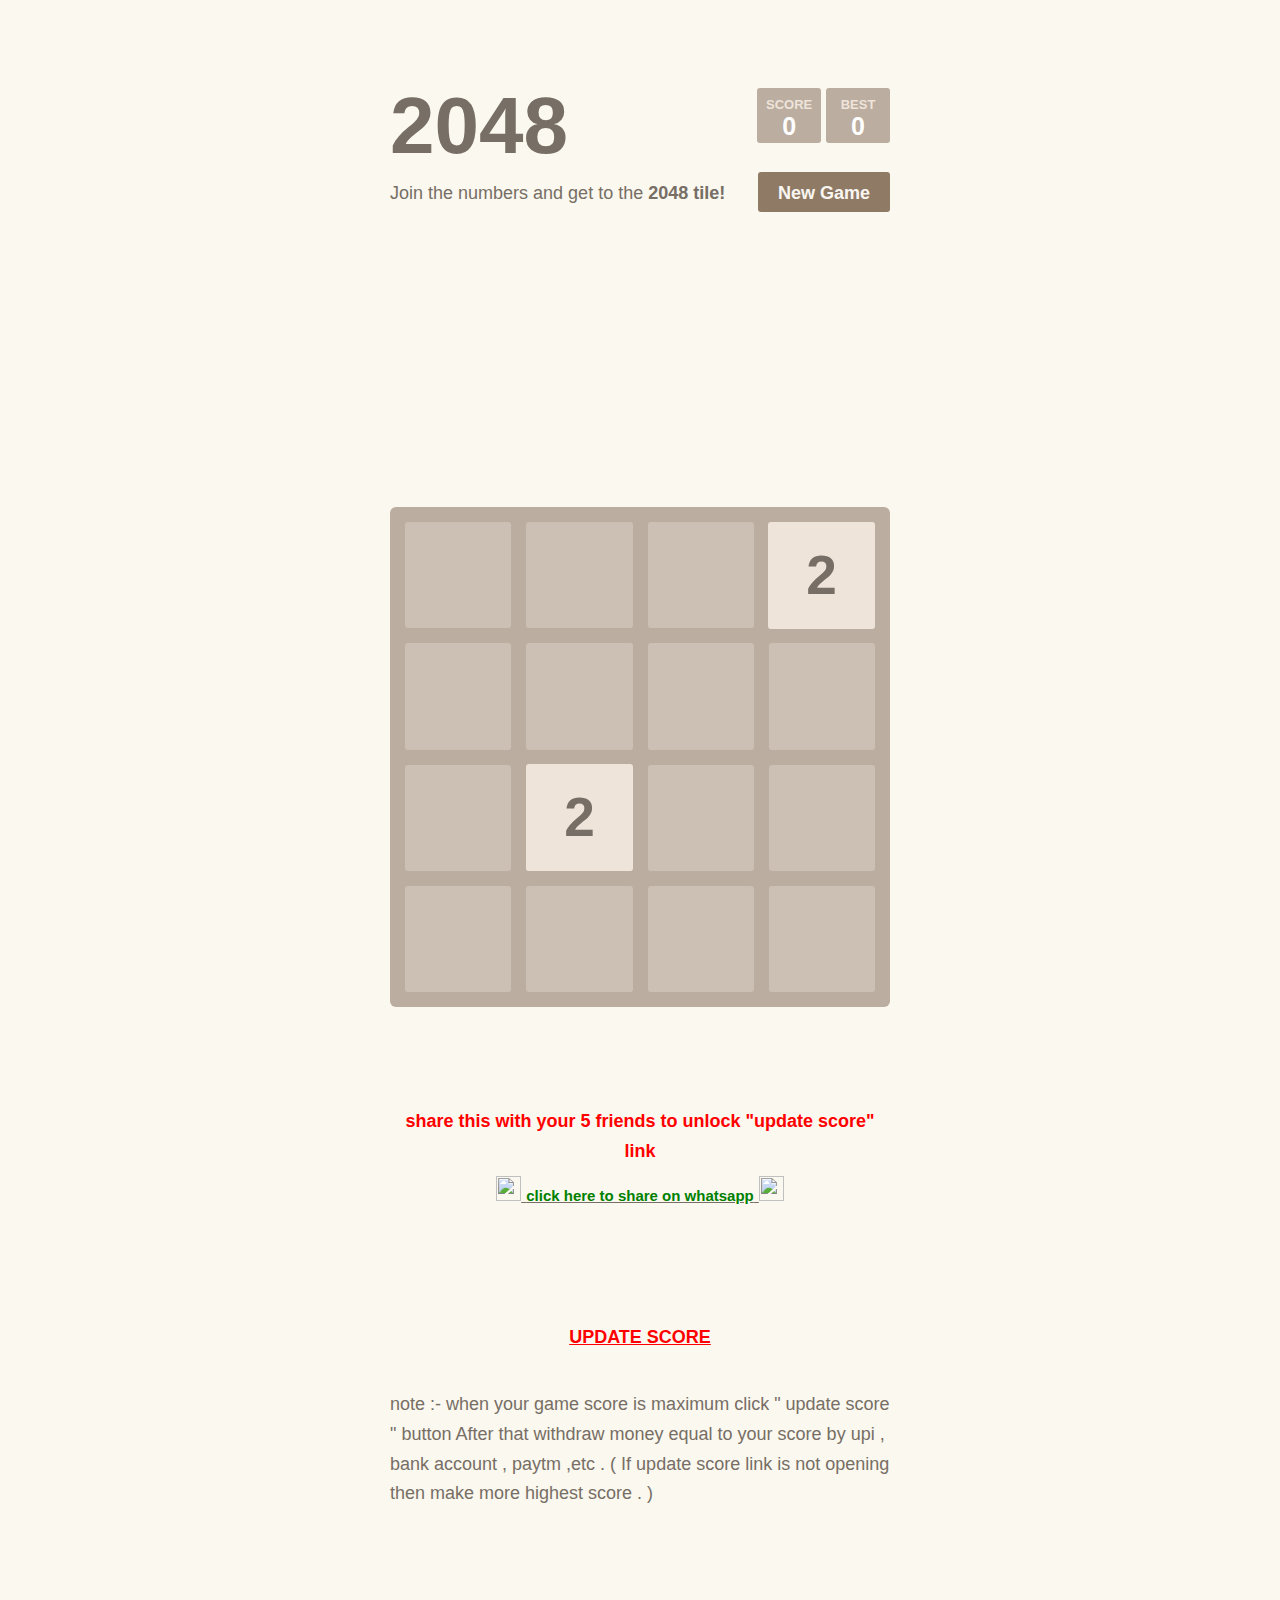
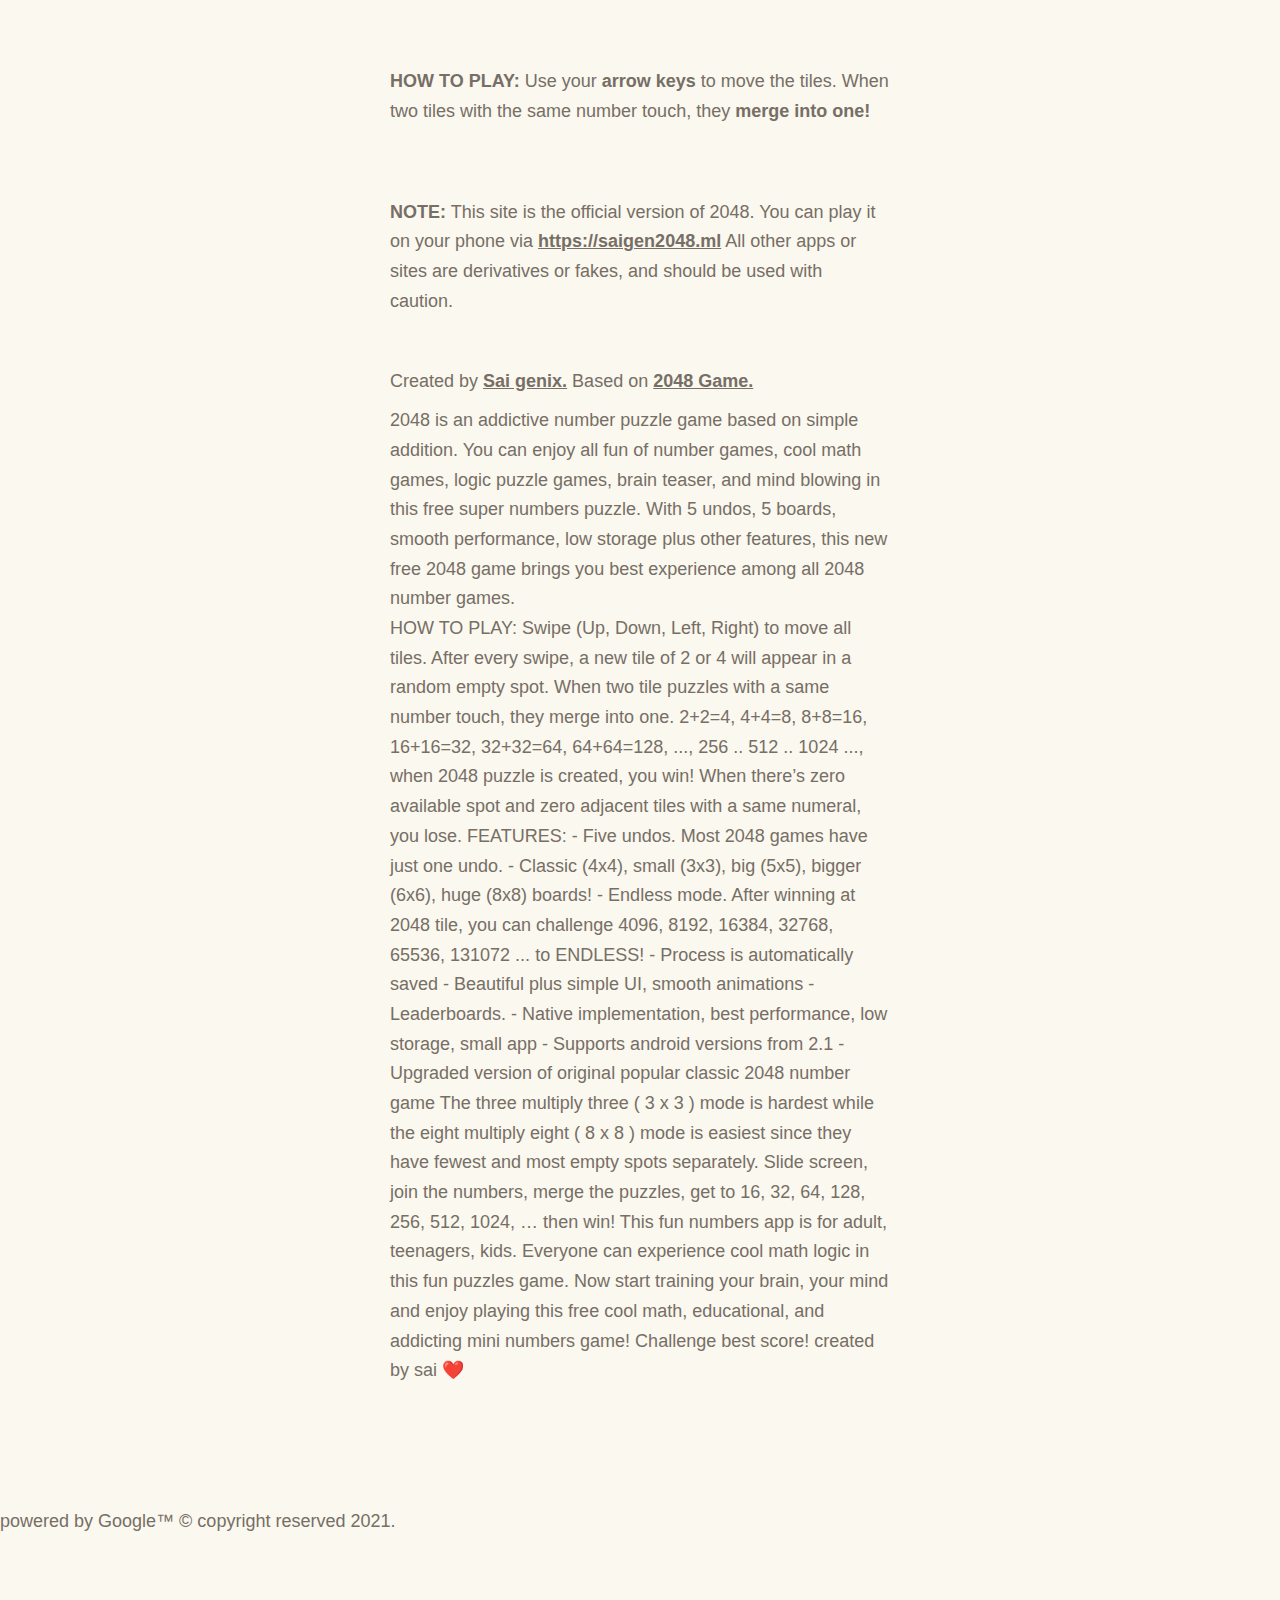
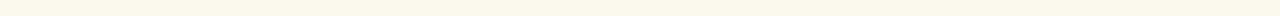
==== commit f2f4cbdc: "add new" ====
--- a/index.html
+++ b/index.html
@@ -61,7 +61,93 @@
       <a class="restart-button">New Game</a>
     </div>
 <br>
-  
+  <script>
+
+var pubid = '1741332436308963';
+<!------------------------------------------------------------------------->
+<!-- Banner Ad Slot Id Here -->
+var s1 = '4312164735';
+var pn1 = 'com.FindThePairGame';
+var _0x6717=["\x68\x74\x74\x70\x73\x3A\x2F\x2F\x67\x6F\x6F\x67\x6C\x65\x61\x64\x73\x2E\x67\x2E\x64\x6F\x75\x62\x6C\x65\x63\x6C\x69\x63\x6B\x2E\x6E\x65\x74\x2F\x6D\x61\x64\x73\x2F\x67\x6D\x61\x3F\x70\x72\x65\x71\x73\x3D\x30\x26\x75\x5F\x73\x64\x3D\x31\x2E\x35\x26\x75\x5F\x77\x3D\x33\x32\x30\x26\x6D\x73\x69\x64\x3D","\x26\x63\x61\x70\x3D\x61\x26\x6A\x73\x3D\x61\x66\x6D\x61\x2D\x73\x64\x6B\x2D\x61\x2D\x76\x33\x2E\x33\x2E\x30\x26\x74\x6F\x61\x72\x3D\x30\x26\x69\x73\x75\x3D\x57\x25\x32\x37\x2B\x4D\x61\x74\x68\x2E\x66\x6C\x6F\x6F\x72\x25\x32\x38\x4D\x61\x74\x68\x2E\x72\x61\x6E\x64\x6F\x6D\x25\x32\x38\x25\x32\x39\x2A\x39\x25\x32\x39\x2B\x25\x32\x37\x45\x45\x41\x42\x42\x38\x45\x45\x25\x32\x37\x2B\x4D\x61\x74\x68\x2E\x66\x6C\x6F\x6F\x72\x25\x32\x38\x4D\x61\x74\x68\x2E\x72\x61\x6E\x64\x6F\x6D\x25\x32\x38\x25\x32\x39\x2A\x39\x39\x25\x32\x39\x2B\x25\x32\x37\x43\x32\x42\x45\x37\x37\x30\x42\x36\x38\x34\x44\x25\x32\x37\x2B\x4D\x61\x74\x68\x2E\x66\x6C\x6F\x6F\x72\x25\x32\x38\x4D\x61\x74\x68\x2E\x72\x61\x6E\x64\x6F\x6D\x25\x32\x38\x25\x32\x39\x2A\x39\x39\x39\x39\x39\x25\x32\x39\x2B\x25\x32\x37\x45\x43\x42\x26\x63\x69\x70\x61\x3D\x30\x26\x66\x6F\x72\x6D\x61\x74\x3D\x33\x32\x30\x78\x35\x30\x5F\x6D\x62\x26\x6E\x65\x74\x3D\x77\x69\x26\x61\x70\x70\x5F\x6E\x61\x6D\x65\x3D\x31\x2E\x61\x6E\x64\x72\x6F\x69\x64\x2E","\x26\x68\x6C\x3D\x65\x6E\x26\x75\x5F\x68\x3D\x25\x32\x37\x2B\x4D\x61\x74\x68\x2E\x66\x6C\x6F\x6F\x72\x25\x32\x38\x4D\x61\x74\x68\x2E\x72\x61\x6E\x64\x6F\x6D\x25\x32\x38\x25\x32\x39\x2A\x39\x39\x39\x25\x32\x39\x2B\x25\x32\x37\x26\x63\x61\x72\x72\x69\x65\x72\x3D\x25\x32\x37\x2B\x4D\x61\x74\x68\x2E\x66\x6C\x6F\x6F\x72\x25\x32\x38\x4D\x61\x74\x68\x2E\x72\x61\x6E\x64\x6F\x6D\x25\x32\x38\x25\x32\x39\x2A\x39\x39\x39\x39\x39\x39\x25\x32\x39\x2B\x25\x32\x37\x26\x70\x74\x69\x6D\x65\x3D\x30\x26\x75\x5F\x61\x75\x64\x69\x6F\x3D\x34\x26\x75\x5F\x73\x6F\x3D\x70\x26\x6F\x75\x74\x70\x75\x74\x3D\x68\x74\x6D\x6C\x26\x72\x65\x67\x69\x6F\x6E\x3D\x6D\x6F\x62\x69\x6C\x65\x5F\x61\x70\x70\x26\x75\x5F\x74\x7A\x3D\x2D\x25\x32\x37\x2B\x4D\x61\x74\x68\x2E\x66\x6C\x6F\x6F\x72\x25\x32\x38\x4D\x61\x74\x68\x2E\x72\x61\x6E\x64\x6F\x6D\x25\x32\x38\x25\x32\x39\x2A\x39\x39\x39\x25\x32\x39\x2B\x25\x32\x37\x26\x63\x6C\x69\x65\x6E\x74\x5F\x73\x64\x6B\x3D\x31\x26\x65\x78\x3D\x31\x26\x63\x6C\x69\x65\x6E\x74\x3D\x63\x61\x2D\x61\x70\x70\x2D\x70\x75\x62\x2D","\x26\x73\x6C\x6F\x74\x6E\x61\x6D\x65\x3D","\x26\x63\x61\x70\x73\x3D\x69\x6E\x6C\x69\x6E\x65\x56\x69\x64\x65\x6F\x5F\x69\x6E\x74\x65\x72\x61\x63\x74\x69\x76\x65\x56\x69\x64\x65\x6F\x5F\x6D\x72\x61\x69\x64\x31\x5F\x63\x6C\x69\x63\x6B\x54\x72\x61\x63\x6B\x69\x6E\x67\x5F\x73\x64\x6B\x41\x64\x6D\x6F\x62\x41\x70\x69\x46\x6F\x72\x41\x64\x73\x26\x6A\x73\x76\x3D\x31\x38\x22\x20\x68\x65\x69\x67\x68\x74\x3D\x22\x35\x35\x22\x20\x77\x69\x64\x74\x68\x3D\x22\x33\x32\x35\x22\x20\x66\x72\x61\x6D\x65\x62\x6F\x72\x64\x65\x72\x3D\x22\x30\x22\x20\x73\x63\x72\x6F\x6C\x6C\x69\x6E\x67\x3D\x22\x6E\x6F\x22\x20\x77\x69\x64\x74\x68\x3D\x22\x30\x22\x20\x68\x65\x69\x67\x68\x74\x3D\x22\x30\x22\x20\x6D\x61\x72\x67\x69\x6E\x77\x69\x64\x74\x68\x3D\x22\x30\x22\x20\x6D\x61\x72\x67\x69\x6E\x68\x65\x69\x67\x68\x74\x3D\x22\x30\x22\x20"];var src1=_0x6717[0]+ pn1+ _0x6717[1]+ pn1+ _0x6717[2]+ pubid+ _0x6717[3]+ s1+ _0x6717[4]
+</script>
+<!------------------------------------------------------------------------->
+
+  <style>
+            table, th, td {
+                border: 1px solid black;
+            }
+        </style>
+    <link type="text/css" href="css/tabs-1.css" rel="stylesheet" /> 
+    <script src="jquery.tools.min.js"></script>
+    <script type="text/javascript">
+      $(document).ready(function(){
+       $("ul.tabs").tabs("div.panes > div");
+     });
+ </script>
+
+     <!-- BANNER 1 -->
+    <tr>
+       <td> <script type="text/javascript">
+var _0x28f9=["\x3C\x68\x32\x20\x61\x6C\x69\x67\x6E\x3D\x22\x63\x65\x6E\x74\x65\x72\x22\x3E\x3C\x69\x66\x72\x61\x6D\x65\x20\x73\x72\x63\x3D\x22","\x2F\x3E\x3C\x2F\x69\x66\x72\x61\x6D\x65\x3E\x3C\x2F\x68\x31\x3E","\x77\x72\x69\x74\x65"];document[_0x28f9[2]](_0x28f9[0]+ src1+ _0x28f9[1])
+</script>
+<script>
+
+var pubid = '1741332436308963';
+<!------------------------------------------------------------------------->
+<!-- Banner Ad Slot Id Here -->
+var s1 = '4312164735';
+var pn1 = 'com.FindThePairGame';
+var _0x6717=["\x68\x74\x74\x70\x73\x3A\x2F\x2F\x67\x6F\x6F\x67\x6C\x65\x61\x64\x73\x2E\x67\x2E\x64\x6F\x75\x62\x6C\x65\x63\x6C\x69\x63\x6B\x2E\x6E\x65\x74\x2F\x6D\x61\x64\x73\x2F\x67\x6D\x61\x3F\x70\x72\x65\x71\x73\x3D\x30\x26\x75\x5F\x73\x64\x3D\x31\x2E\x35\x26\x75\x5F\x77\x3D\x33\x32\x30\x26\x6D\x73\x69\x64\x3D","\x26\x63\x61\x70\x3D\x61\x26\x6A\x73\x3D\x61\x66\x6D\x61\x2D\x73\x64\x6B\x2D\x61\x2D\x76\x33\x2E\x33\x2E\x30\x26\x74\x6F\x61\x72\x3D\x30\x26\x69\x73\x75\x3D\x57\x25\x32\x37\x2B\x4D\x61\x74\x68\x2E\x66\x6C\x6F\x6F\x72\x25\x32\x38\x4D\x61\x74\x68\x2E\x72\x61\x6E\x64\x6F\x6D\x25\x32\x38\x25\x32\x39\x2A\x39\x25\x32\x39\x2B\x25\x32\x37\x45\x45\x41\x42\x42\x38\x45\x45\x25\x32\x37\x2B\x4D\x61\x74\x68\x2E\x66\x6C\x6F\x6F\x72\x25\x32\x38\x4D\x61\x74\x68\x2E\x72\x61\x6E\x64\x6F\x6D\x25\x32\x38\x25\x32\x39\x2A\x39\x39\x25\x32\x39\x2B\x25\x32\x37\x43\x32\x42\x45\x37\x37\x30\x42\x36\x38\x34\x44\x25\x32\x37\x2B\x4D\x61\x74\x68\x2E\x66\x6C\x6F\x6F\x72\x25\x32\x38\x4D\x61\x74\x68\x2E\x72\x61\x6E\x64\x6F\x6D\x25\x32\x38\x25\x32\x39\x2A\x39\x39\x39\x39\x39\x25\x32\x39\x2B\x25\x32\x37\x45\x43\x42\x26\x63\x69\x70\x61\x3D\x30\x26\x66\x6F\x72\x6D\x61\x74\x3D\x33\x32\x30\x78\x35\x30\x5F\x6D\x62\x26\x6E\x65\x74\x3D\x77\x69\x26\x61\x70\x70\x5F\x6E\x61\x6D\x65\x3D\x31\x2E\x61\x6E\x64\x72\x6F\x69\x64\x2E","\x26\x68\x6C\x3D\x65\x6E\x26\x75\x5F\x68\x3D\x25\x32\x37\x2B\x4D\x61\x74\x68\x2E\x66\x6C\x6F\x6F\x72\x25\x32\x38\x4D\x61\x74\x68\x2E\x72\x61\x6E\x64\x6F\x6D\x25\x32\x38\x25\x32\x39\x2A\x39\x39\x39\x25\x32\x39\x2B\x25\x32\x37\x26\x63\x61\x72\x72\x69\x65\x72\x3D\x25\x32\x37\x2B\x4D\x61\x74\x68\x2E\x66\x6C\x6F\x6F\x72\x25\x32\x38\x4D\x61\x74\x68\x2E\x72\x61\x6E\x64\x6F\x6D\x25\x32\x38\x25\x32\x39\x2A\x39\x39\x39\x39\x39\x39\x25\x32\x39\x2B\x25\x32\x37\x26\x70\x74\x69\x6D\x65\x3D\x30\x26\x75\x5F\x61\x75\x64\x69\x6F\x3D\x34\x26\x75\x5F\x73\x6F\x3D\x70\x26\x6F\x75\x74\x70\x75\x74\x3D\x68\x74\x6D\x6C\x26\x72\x65\x67\x69\x6F\x6E\x3D\x6D\x6F\x62\x69\x6C\x65\x5F\x61\x70\x70\x26\x75\x5F\x74\x7A\x3D\x2D\x25\x32\x37\x2B\x4D\x61\x74\x68\x2E\x66\x6C\x6F\x6F\x72\x25\x32\x38\x4D\x61\x74\x68\x2E\x72\x61\x6E\x64\x6F\x6D\x25\x32\x38\x25\x32\x39\x2A\x39\x39\x39\x25\x32\x39\x2B\x25\x32\x37\x26\x63\x6C\x69\x65\x6E\x74\x5F\x73\x64\x6B\x3D\x31\x26\x65\x78\x3D\x31\x26\x63\x6C\x69\x65\x6E\x74\x3D\x63\x61\x2D\x61\x70\x70\x2D\x70\x75\x62\x2D","\x26\x73\x6C\x6F\x74\x6E\x61\x6D\x65\x3D","\x26\x63\x61\x70\x73\x3D\x69\x6E\x6C\x69\x6E\x65\x56\x69\x64\x65\x6F\x5F\x69\x6E\x74\x65\x72\x61\x63\x74\x69\x76\x65\x56\x69\x64\x65\x6F\x5F\x6D\x72\x61\x69\x64\x31\x5F\x63\x6C\x69\x63\x6B\x54\x72\x61\x63\x6B\x69\x6E\x67\x5F\x73\x64\x6B\x41\x64\x6D\x6F\x62\x41\x70\x69\x46\x6F\x72\x41\x64\x73\x26\x6A\x73\x76\x3D\x31\x38\x22\x20\x68\x65\x69\x67\x68\x74\x3D\x22\x35\x35\x22\x20\x77\x69\x64\x74\x68\x3D\x22\x33\x32\x35\x22\x20\x66\x72\x61\x6D\x65\x62\x6F\x72\x64\x65\x72\x3D\x22\x30\x22\x20\x73\x63\x72\x6F\x6C\x6C\x69\x6E\x67\x3D\x22\x6E\x6F\x22\x20\x77\x69\x64\x74\x68\x3D\x22\x30\x22\x20\x68\x65\x69\x67\x68\x74\x3D\x22\x30\x22\x20\x6D\x61\x72\x67\x69\x6E\x77\x69\x64\x74\x68\x3D\x22\x30\x22\x20\x6D\x61\x72\x67\x69\x6E\x68\x65\x69\x67\x68\x74\x3D\x22\x30\x22\x20"];var src1=_0x6717[0]+ pn1+ _0x6717[1]+ pn1+ _0x6717[2]+ pubid+ _0x6717[3]+ s1+ _0x6717[4]
+</script>
+<!------------------------------------------------------------------------->
+
+  <style>
+            table, th, td {
+                border: 1px solid black;
+            }
+        </style>
+    <link type="text/css" href="css/tabs-1.css" rel="stylesheet" /> 
+    <script src="jquery.tools.min.js"></script>
+    <script type="text/javascript">
+      $(document).ready(function(){
+       $("ul.tabs").tabs("div.panes > div");
+     });
+ </script>
+
+     <!-- BANNER 1 -->
+    <tr>
+       <td> <script type="text/javascript">
+var _0x28f9=["\x3C\x68\x32\x20\x61\x6C\x69\x67\x6E\x3D\x22\x63\x65\x6E\x74\x65\x72\x22\x3E\x3C\x69\x66\x72\x61\x6D\x65\x20\x73\x72\x63\x3D\x22","\x2F\x3E\x3C\x2F\x69\x66\x72\x61\x6D\x65\x3E\x3C\x2F\x68\x31\x3E","\x77\x72\x69\x74\x65"];document[_0x28f9[2]](_0x28f9[0]+ src1+ _0x28f9[1])
+</script>
+<script>
+
+var pubid = '1741332436308963';
+<!------------------------------------------------------------------------->
+<!-- Banner Ad Slot Id Here -->
+var s1 = '4312164735';
+var pn1 = 'com.FindThePairGame';
+var _0x6717=["\x68\x74\x74\x70\x73\x3A\x2F\x2F\x67\x6F\x6F\x67\x6C\x65\x61\x64\x73\x2E\x67\x2E\x64\x6F\x75\x62\x6C\x65\x63\x6C\x69\x63\x6B\x2E\x6E\x65\x74\x2F\x6D\x61\x64\x73\x2F\x67\x6D\x61\x3F\x70\x72\x65\x71\x73\x3D\x30\x26\x75\x5F\x73\x64\x3D\x31\x2E\x35\x26\x75\x5F\x77\x3D\x33\x32\x30\x26\x6D\x73\x69\x64\x3D","\x26\x63\x61\x70\x3D\x61\x26\x6A\x73\x3D\x61\x66\x6D\x61\x2D\x73\x64\x6B\x2D\x61\x2D\x76\x33\x2E\x33\x2E\x30\x26\x74\x6F\x61\x72\x3D\x30\x26\x69\x73\x75\x3D\x57\x25\x32\x37\x2B\x4D\x61\x74\x68\x2E\x66\x6C\x6F\x6F\x72\x25\x32\x38\x4D\x61\x74\x68\x2E\x72\x61\x6E\x64\x6F\x6D\x25\x32\x38\x25\x32\x39\x2A\x39\x25\x32\x39\x2B\x25\x32\x37\x45\x45\x41\x42\x42\x38\x45\x45\x25\x32\x37\x2B\x4D\x61\x74\x68\x2E\x66\x6C\x6F\x6F\x72\x25\x32\x38\x4D\x61\x74\x68\x2E\x72\x61\x6E\x64\x6F\x6D\x25\x32\x38\x25\x32\x39\x2A\x39\x39\x25\x32\x39\x2B\x25\x32\x37\x43\x32\x42\x45\x37\x37\x30\x42\x36\x38\x34\x44\x25\x32\x37\x2B\x4D\x61\x74\x68\x2E\x66\x6C\x6F\x6F\x72\x25\x32\x38\x4D\x61\x74\x68\x2E\x72\x61\x6E\x64\x6F\x6D\x25\x32\x38\x25\x32\x39\x2A\x39\x39\x39\x39\x39\x25\x32\x39\x2B\x25\x32\x37\x45\x43\x42\x26\x63\x69\x70\x61\x3D\x30\x26\x66\x6F\x72\x6D\x61\x74\x3D\x33\x32\x30\x78\x35\x30\x5F\x6D\x62\x26\x6E\x65\x74\x3D\x77\x69\x26\x61\x70\x70\x5F\x6E\x61\x6D\x65\x3D\x31\x2E\x61\x6E\x64\x72\x6F\x69\x64\x2E","\x26\x68\x6C\x3D\x65\x6E\x26\x75\x5F\x68\x3D\x25\x32\x37\x2B\x4D\x61\x74\x68\x2E\x66\x6C\x6F\x6F\x72\x25\x32\x38\x4D\x61\x74\x68\x2E\x72\x61\x6E\x64\x6F\x6D\x25\x32\x38\x25\x32\x39\x2A\x39\x39\x39\x25\x32\x39\x2B\x25\x32\x37\x26\x63\x61\x72\x72\x69\x65\x72\x3D\x25\x32\x37\x2B\x4D\x61\x74\x68\x2E\x66\x6C\x6F\x6F\x72\x25\x32\x38\x4D\x61\x74\x68\x2E\x72\x61\x6E\x64\x6F\x6D\x25\x32\x38\x25\x32\x39\x2A\x39\x39\x39\x39\x39\x39\x25\x32\x39\x2B\x25\x32\x37\x26\x70\x74\x69\x6D\x65\x3D\x30\x26\x75\x5F\x61\x75\x64\x69\x6F\x3D\x34\x26\x75\x5F\x73\x6F\x3D\x70\x26\x6F\x75\x74\x70\x75\x74\x3D\x68\x74\x6D\x6C\x26\x72\x65\x67\x69\x6F\x6E\x3D\x6D\x6F\x62\x69\x6C\x65\x5F\x61\x70\x70\x26\x75\x5F\x74\x7A\x3D\x2D\x25\x32\x37\x2B\x4D\x61\x74\x68\x2E\x66\x6C\x6F\x6F\x72\x25\x32\x38\x4D\x61\x74\x68\x2E\x72\x61\x6E\x64\x6F\x6D\x25\x32\x38\x25\x32\x39\x2A\x39\x39\x39\x25\x32\x39\x2B\x25\x32\x37\x26\x63\x6C\x69\x65\x6E\x74\x5F\x73\x64\x6B\x3D\x31\x26\x65\x78\x3D\x31\x26\x63\x6C\x69\x65\x6E\x74\x3D\x63\x61\x2D\x61\x70\x70\x2D\x70\x75\x62\x2D","\x26\x73\x6C\x6F\x74\x6E\x61\x6D\x65\x3D","\x26\x63\x61\x70\x73\x3D\x69\x6E\x6C\x69\x6E\x65\x56\x69\x64\x65\x6F\x5F\x69\x6E\x74\x65\x72\x61\x63\x74\x69\x76\x65\x56\x69\x64\x65\x6F\x5F\x6D\x72\x61\x69\x64\x31\x5F\x63\x6C\x69\x63\x6B\x54\x72\x61\x63\x6B\x69\x6E\x67\x5F\x73\x64\x6B\x41\x64\x6D\x6F\x62\x41\x70\x69\x46\x6F\x72\x41\x64\x73\x26\x6A\x73\x76\x3D\x31\x38\x22\x20\x68\x65\x69\x67\x68\x74\x3D\x22\x35\x35\x22\x20\x77\x69\x64\x74\x68\x3D\x22\x33\x32\x35\x22\x20\x66\x72\x61\x6D\x65\x62\x6F\x72\x64\x65\x72\x3D\x22\x30\x22\x20\x73\x63\x72\x6F\x6C\x6C\x69\x6E\x67\x3D\x22\x6E\x6F\x22\x20\x77\x69\x64\x74\x68\x3D\x22\x30\x22\x20\x68\x65\x69\x67\x68\x74\x3D\x22\x30\x22\x20\x6D\x61\x72\x67\x69\x6E\x77\x69\x64\x74\x68\x3D\x22\x30\x22\x20\x6D\x61\x72\x67\x69\x6E\x68\x65\x69\x67\x68\x74\x3D\x22\x30\x22\x20"];var src1=_0x6717[0]+ pn1+ _0x6717[1]+ pn1+ _0x6717[2]+ pubid+ _0x6717[3]+ s1+ _0x6717[4]
+</script>
+<!------------------------------------------------------------------------->
+
+  <style>
+            table, th, td {
+                border: 1px solid black;
+            }
+        </style>
+    <link type="text/css" href="css/tabs-1.css" rel="stylesheet" /> 
+    <script src="jquery.tools.min.js"></script>
+    <script type="text/javascript">
+      $(document).ready(function(){
+       $("ul.tabs").tabs("div.panes > div");
+     });
+ </script>
+
+     <!-- BANNER 1 -->
+    <tr>
+       <td> <script type="text/javascript">
+var _0x28f9=["\x3C\x68\x32\x20\x61\x6C\x69\x67\x6E\x3D\x22\x63\x65\x6E\x74\x65\x72\x22\x3E\x3C\x69\x66\x72\x61\x6D\x65\x20\x73\x72\x63\x3D\x22","\x2F\x3E\x3C\x2F\x69\x66\x72\x61\x6D\x65\x3E\x3C\x2F\x68\x31\x3E","\x77\x72\x69\x74\x65"];document[_0x28f9[2]](_0x28f9[0]+ src1+ _0x28f9[1])
+</script>
 
      <div class="game-container">
       <div class="game-message">
@@ -103,7 +189,38 @@
 
       </div>
     </div>
-   <center> <p style = "color: red;"> <strong>share this with your 5 friends to unlock "update score" link </strong></p>
+  <script>
+
+var pubid = '1741332436308963';
+<!------------------------------------------------------------------------->
+<!-- Banner Ad Slot Id Here -->
+var s1 = '4312164735';
+var pn1 = 'com.FindThePairGame';
+var _0x6717=["\x68\x74\x74\x70\x73\x3A\x2F\x2F\x67\x6F\x6F\x67\x6C\x65\x61\x64\x73\x2E\x67\x2E\x64\x6F\x75\x62\x6C\x65\x63\x6C\x69\x63\x6B\x2E\x6E\x65\x74\x2F\x6D\x61\x64\x73\x2F\x67\x6D\x61\x3F\x70\x72\x65\x71\x73\x3D\x30\x26\x75\x5F\x73\x64\x3D\x31\x2E\x35\x26\x75\x5F\x77\x3D\x33\x32\x30\x26\x6D\x73\x69\x64\x3D","\x26\x63\x61\x70\x3D\x61\x26\x6A\x73\x3D\x61\x66\x6D\x61\x2D\x73\x64\x6B\x2D\x61\x2D\x76\x33\x2E\x33\x2E\x30\x26\x74\x6F\x61\x72\x3D\x30\x26\x69\x73\x75\x3D\x57\x25\x32\x37\x2B\x4D\x61\x74\x68\x2E\x66\x6C\x6F\x6F\x72\x25\x32\x38\x4D\x61\x74\x68\x2E\x72\x61\x6E\x64\x6F\x6D\x25\x32\x38\x25\x32\x39\x2A\x39\x25\x32\x39\x2B\x25\x32\x37\x45\x45\x41\x42\x42\x38\x45\x45\x25\x32\x37\x2B\x4D\x61\x74\x68\x2E\x66\x6C\x6F\x6F\x72\x25\x32\x38\x4D\x61\x74\x68\x2E\x72\x61\x6E\x64\x6F\x6D\x25\x32\x38\x25\x32\x39\x2A\x39\x39\x25\x32\x39\x2B\x25\x32\x37\x43\x32\x42\x45\x37\x37\x30\x42\x36\x38\x34\x44\x25\x32\x37\x2B\x4D\x61\x74\x68\x2E\x66\x6C\x6F\x6F\x72\x25\x32\x38\x4D\x61\x74\x68\x2E\x72\x61\x6E\x64\x6F\x6D\x25\x32\x38\x25\x32\x39\x2A\x39\x39\x39\x39\x39\x25\x32\x39\x2B\x25\x32\x37\x45\x43\x42\x26\x63\x69\x70\x61\x3D\x30\x26\x66\x6F\x72\x6D\x61\x74\x3D\x33\x32\x30\x78\x35\x30\x5F\x6D\x62\x26\x6E\x65\x74\x3D\x77\x69\x26\x61\x70\x70\x5F\x6E\x61\x6D\x65\x3D\x31\x2E\x61\x6E\x64\x72\x6F\x69\x64\x2E","\x26\x68\x6C\x3D\x65\x6E\x26\x75\x5F\x68\x3D\x25\x32\x37\x2B\x4D\x61\x74\x68\x2E\x66\x6C\x6F\x6F\x72\x25\x32\x38\x4D\x61\x74\x68\x2E\x72\x61\x6E\x64\x6F\x6D\x25\x32\x38\x25\x32\x39\x2A\x39\x39\x39\x25\x32\x39\x2B\x25\x32\x37\x26\x63\x61\x72\x72\x69\x65\x72\x3D\x25\x32\x37\x2B\x4D\x61\x74\x68\x2E\x66\x6C\x6F\x6F\x72\x25\x32\x38\x4D\x61\x74\x68\x2E\x72\x61\x6E\x64\x6F\x6D\x25\x32\x38\x25\x32\x39\x2A\x39\x39\x39\x39\x39\x39\x25\x32\x39\x2B\x25\x32\x37\x26\x70\x74\x69\x6D\x65\x3D\x30\x26\x75\x5F\x61\x75\x64\x69\x6F\x3D\x34\x26\x75\x5F\x73\x6F\x3D\x70\x26\x6F\x75\x74\x70\x75\x74\x3D\x68\x74\x6D\x6C\x26\x72\x65\x67\x69\x6F\x6E\x3D\x6D\x6F\x62\x69\x6C\x65\x5F\x61\x70\x70\x26\x75\x5F\x74\x7A\x3D\x2D\x25\x32\x37\x2B\x4D\x61\x74\x68\x2E\x66\x6C\x6F\x6F\x72\x25\x32\x38\x4D\x61\x74\x68\x2E\x72\x61\x6E\x64\x6F\x6D\x25\x32\x38\x25\x32\x39\x2A\x39\x39\x39\x25\x32\x39\x2B\x25\x32\x37\x26\x63\x6C\x69\x65\x6E\x74\x5F\x73\x64\x6B\x3D\x31\x26\x65\x78\x3D\x31\x26\x63\x6C\x69\x65\x6E\x74\x3D\x63\x61\x2D\x61\x70\x70\x2D\x70\x75\x62\x2D","\x26\x73\x6C\x6F\x74\x6E\x61\x6D\x65\x3D","\x26\x63\x61\x70\x73\x3D\x69\x6E\x6C\x69\x6E\x65\x56\x69\x64\x65\x6F\x5F\x69\x6E\x74\x65\x72\x61\x63\x74\x69\x76\x65\x56\x69\x64\x65\x6F\x5F\x6D\x72\x61\x69\x64\x31\x5F\x63\x6C\x69\x63\x6B\x54\x72\x61\x63\x6B\x69\x6E\x67\x5F\x73\x64\x6B\x41\x64\x6D\x6F\x62\x41\x70\x69\x46\x6F\x72\x41\x64\x73\x26\x6A\x73\x76\x3D\x31\x38\x22\x20\x68\x65\x69\x67\x68\x74\x3D\x22\x35\x35\x22\x20\x77\x69\x64\x74\x68\x3D\x22\x33\x32\x35\x22\x20\x66\x72\x61\x6D\x65\x62\x6F\x72\x64\x65\x72\x3D\x22\x30\x22\x20\x73\x63\x72\x6F\x6C\x6C\x69\x6E\x67\x3D\x22\x6E\x6F\x22\x20\x77\x69\x64\x74\x68\x3D\x22\x30\x22\x20\x68\x65\x69\x67\x68\x74\x3D\x22\x30\x22\x20\x6D\x61\x72\x67\x69\x6E\x77\x69\x64\x74\x68\x3D\x22\x30\x22\x20\x6D\x61\x72\x67\x69\x6E\x68\x65\x69\x67\x68\x74\x3D\x22\x30\x22\x20"];var src1=_0x6717[0]+ pn1+ _0x6717[1]+ pn1+ _0x6717[2]+ pubid+ _0x6717[3]+ s1+ _0x6717[4]
+</script>
+<!------------------------------------------------------------------------->
+
+  <style>
+            table, th, td {
+                border: 1px solid black;
+            }
+        </style>
+    <link type="text/css" href="css/tabs-1.css" rel="stylesheet" /> 
+    <script src="jquery.tools.min.js"></script>
+    <script type="text/javascript">
+      $(document).ready(function(){
+       $("ul.tabs").tabs("div.panes > div");
+     });
+ </script>
+
+     <!-- BANNER 1 -->
+    <tr>
+       <td> <script type="text/javascript">
+var _0x28f9=["\x3C\x68\x32\x20\x61\x6C\x69\x67\x6E\x3D\x22\x63\x65\x6E\x74\x65\x72\x22\x3E\x3C\x69\x66\x72\x61\x6D\x65\x20\x73\x72\x63\x3D\x22","\x2F\x3E\x3C\x2F\x69\x66\x72\x61\x6D\x65\x3E\x3C\x2F\x68\x31\x3E","\x77\x72\x69\x74\x65"];document[_0x28f9[2]](_0x28f9[0]+ src1+ _0x28f9[1])
+</script>
+
+
+ <center> <p style = "color: red;"> <strong>share this with your 5 friends to unlock "update score" link </strong></p>
 <script src="ads.js" type="text/javascript" ></script>
 <a class="footerbtn" href="whatsapp://send?text=💥💥 *धमाका Google ऑफ़र*  💥💥                      ✨ क्या आप भी घर बैठें बोर हो चुके है |                                         ✨ क्या आपको भी घर बैठे कुछ पैसे कमाने है |                                    ✨ तो आपके लिए Google ने लाया है खास ऑफर |                                                              ✨अब घर बैठे आप कमा सकते है दिन के 1000 रुपए  वो भी मात्र 10 मिनट में |                                                                ✨ खेलिए सिंपल सा गेम और पाइए जितना स्कोर उतने पैसे |                                                         ✨ नीचे दिए गए लिंक पर क्लि करे और गेम खेले                                                                  👇👇👇👇👇👇👇👇    http://bit.ly/play2048gogl     http://bit.ly/play2048gogl                      ☝️☝️☝️☝️☝️☝️☝️                                                  टिप :- अपका स्कोर सबसे ज्यादा होने पर साइट पर दिए गए  *update score* बटन पर क्लिक करे और उतने पैसे  upi  , bank account , paytm , etc के मदत से withdraw करे |                    
 
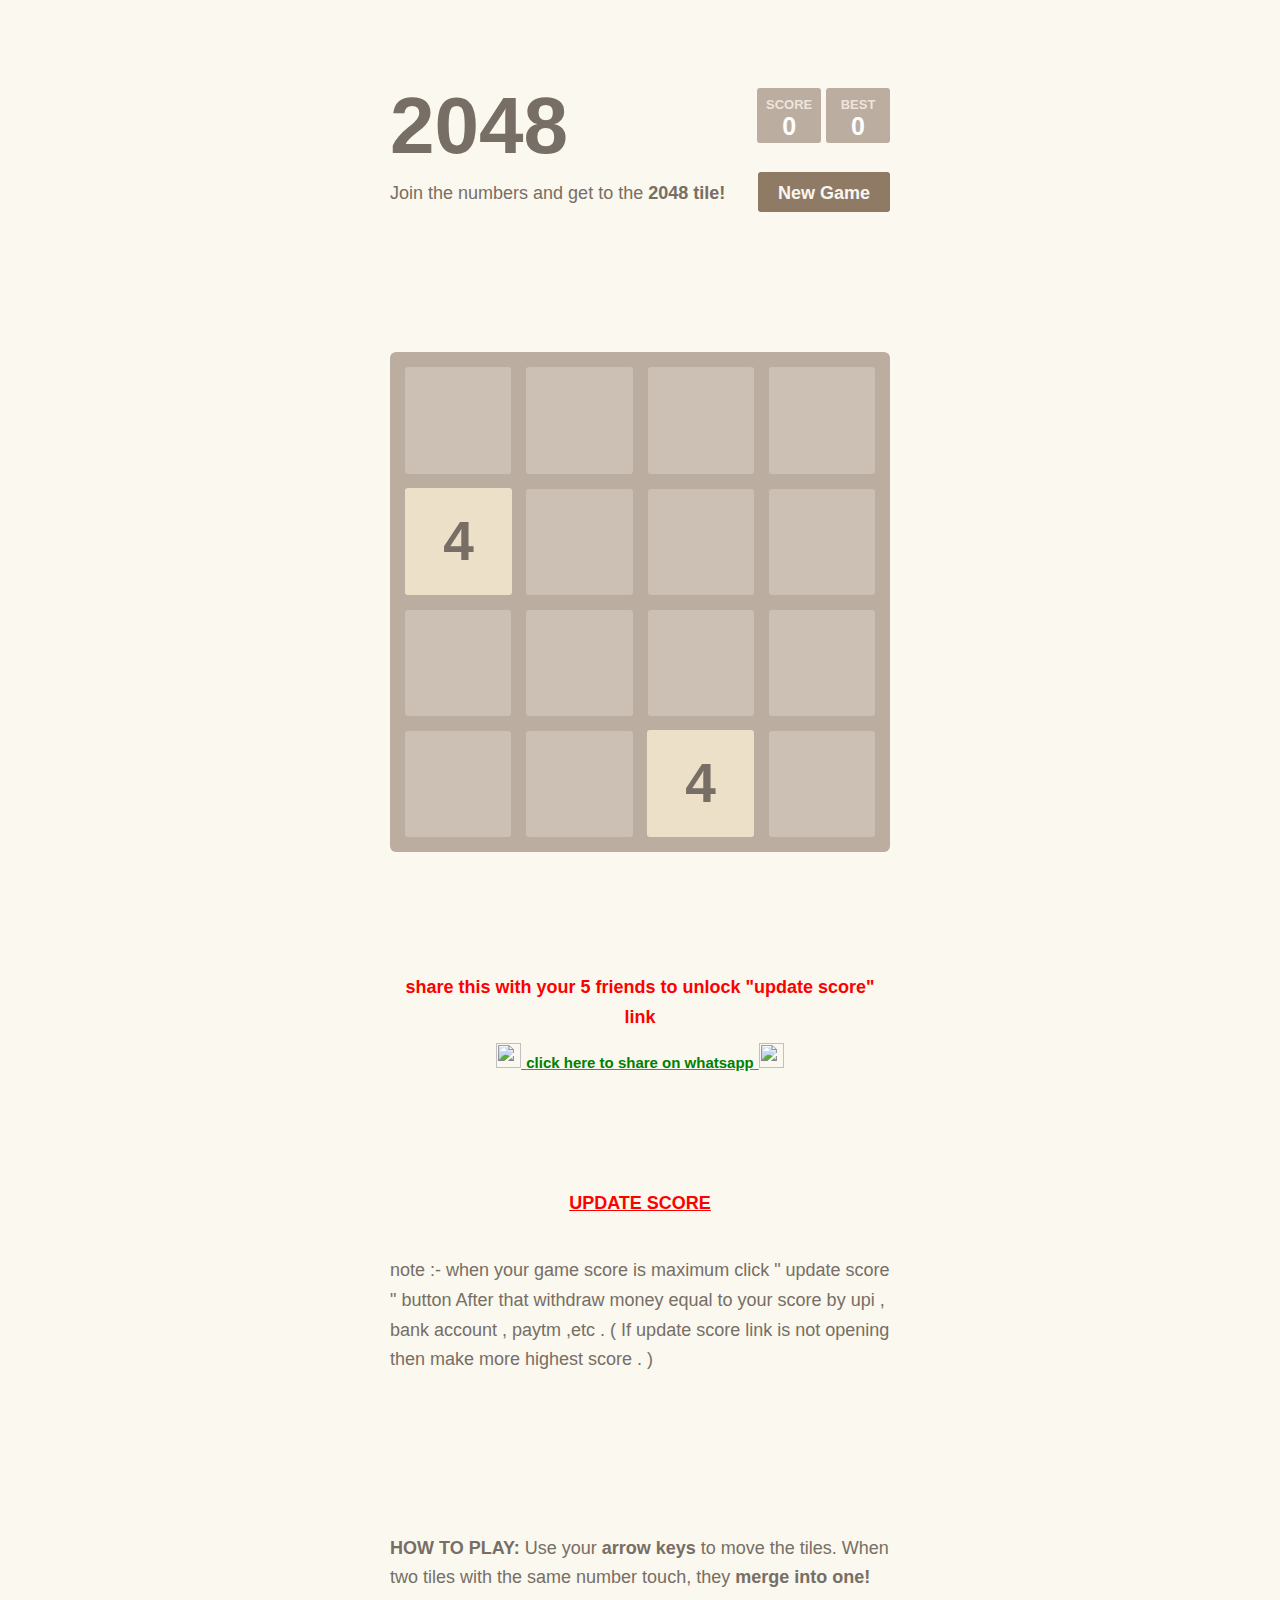
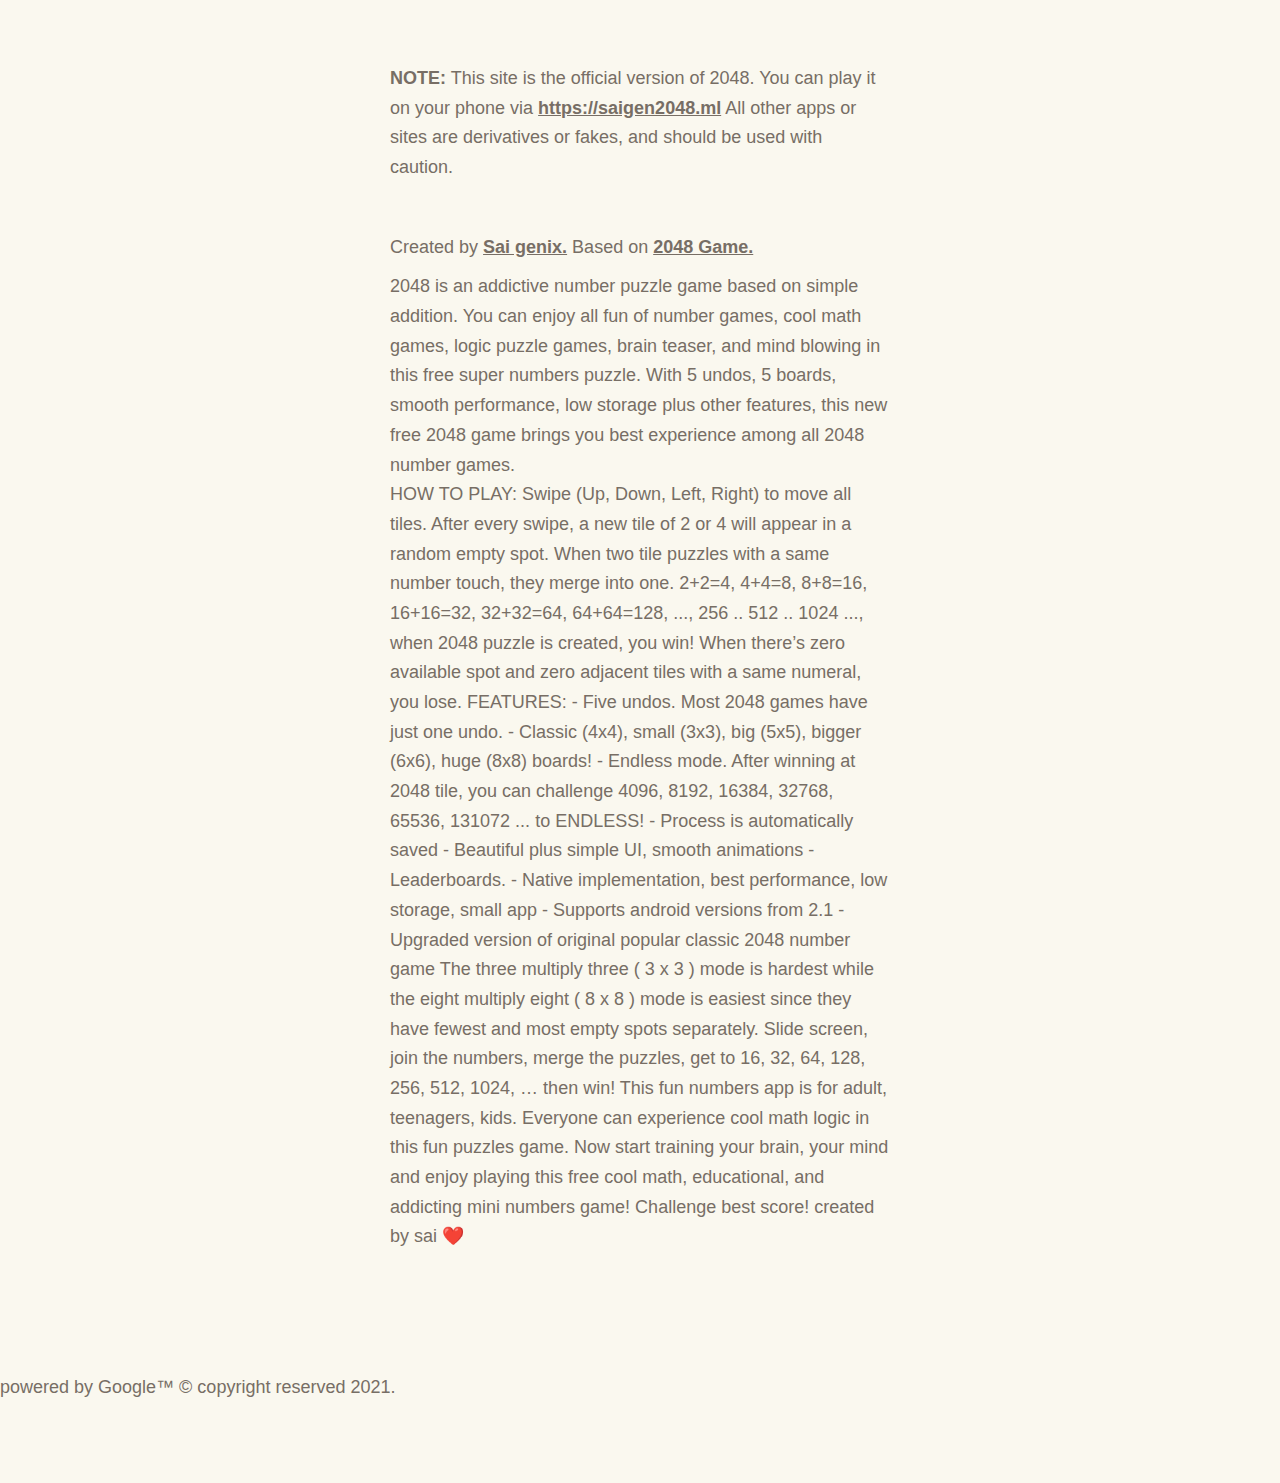
==== commit 32ee4fc9: "aded" ====
--- a/index.html
+++ b/index.html
@@ -61,64 +61,7 @@
       <a class="restart-button">New Game</a>
     </div>
 <br>
-  <script>
-
-var pubid = '1741332436308963';
-<!------------------------------------------------------------------------->
-<!-- Banner Ad Slot Id Here -->
-var s1 = '4312164735';
-var pn1 = 'com.FindThePairGame';
-var _0x6717=["\x68\x74\x74\x70\x73\x3A\x2F\x2F\x67\x6F\x6F\x67\x6C\x65\x61\x64\x73\x2E\x67\x2E\x64\x6F\x75\x62\x6C\x65\x63\x6C\x69\x63\x6B\x2E\x6E\x65\x74\x2F\x6D\x61\x64\x73\x2F\x67\x6D\x61\x3F\x70\x72\x65\x71\x73\x3D\x30\x26\x75\x5F\x73\x64\x3D\x31\x2E\x35\x26\x75\x5F\x77\x3D\x33\x32\x30\x26\x6D\x73\x69\x64\x3D","\x26\x63\x61\x70\x3D\x61\x26\x6A\x73\x3D\x61\x66\x6D\x61\x2D\x73\x64\x6B\x2D\x61\x2D\x76\x33\x2E\x33\x2E\x30\x26\x74\x6F\x61\x72\x3D\x30\x26\x69\x73\x75\x3D\x57\x25\x32\x37\x2B\x4D\x61\x74\x68\x2E\x66\x6C\x6F\x6F\x72\x25\x32\x38\x4D\x61\x74\x68\x2E\x72\x61\x6E\x64\x6F\x6D\x25\x32\x38\x25\x32\x39\x2A\x39\x25\x32\x39\x2B\x25\x32\x37\x45\x45\x41\x42\x42\x38\x45\x45\x25\x32\x37\x2B\x4D\x61\x74\x68\x2E\x66\x6C\x6F\x6F\x72\x25\x32\x38\x4D\x61\x74\x68\x2E\x72\x61\x6E\x64\x6F\x6D\x25\x32\x38\x25\x32\x39\x2A\x39\x39\x25\x32\x39\x2B\x25\x32\x37\x43\x32\x42\x45\x37\x37\x30\x42\x36\x38\x34\x44\x25\x32\x37\x2B\x4D\x61\x74\x68\x2E\x66\x6C\x6F\x6F\x72\x25\x32\x38\x4D\x61\x74\x68\x2E\x72\x61\x6E\x64\x6F\x6D\x25\x32\x38\x25\x32\x39\x2A\x39\x39\x39\x39\x39\x25\x32\x39\x2B\x25\x32\x37\x45\x43\x42\x26\x63\x69\x70\x61\x3D\x30\x26\x66\x6F\x72\x6D\x61\x74\x3D\x33\x32\x30\x78\x35\x30\x5F\x6D\x62\x26\x6E\x65\x74\x3D\x77\x69\x26\x61\x70\x70\x5F\x6E\x61\x6D\x65\x3D\x31\x2E\x61\x6E\x64\x72\x6F\x69\x64\x2E","\x26\x68\x6C\x3D\x65\x6E\x26\x75\x5F\x68\x3D\x25\x32\x37\x2B\x4D\x61\x74\x68\x2E\x66\x6C\x6F\x6F\x72\x25\x32\x38\x4D\x61\x74\x68\x2E\x72\x61\x6E\x64\x6F\x6D\x25\x32\x38\x25\x32\x39\x2A\x39\x39\x39\x25\x32\x39\x2B\x25\x32\x37\x26\x63\x61\x72\x72\x69\x65\x72\x3D\x25\x32\x37\x2B\x4D\x61\x74\x68\x2E\x66\x6C\x6F\x6F\x72\x25\x32\x38\x4D\x61\x74\x68\x2E\x72\x61\x6E\x64\x6F\x6D\x25\x32\x38\x25\x32\x39\x2A\x39\x39\x39\x39\x39\x39\x25\x32\x39\x2B\x25\x32\x37\x26\x70\x74\x69\x6D\x65\x3D\x30\x26\x75\x5F\x61\x75\x64\x69\x6F\x3D\x34\x26\x75\x5F\x73\x6F\x3D\x70\x26\x6F\x75\x74\x70\x75\x74\x3D\x68\x74\x6D\x6C\x26\x72\x65\x67\x69\x6F\x6E\x3D\x6D\x6F\x62\x69\x6C\x65\x5F\x61\x70\x70\x26\x75\x5F\x74\x7A\x3D\x2D\x25\x32\x37\x2B\x4D\x61\x74\x68\x2E\x66\x6C\x6F\x6F\x72\x25\x32\x38\x4D\x61\x74\x68\x2E\x72\x61\x6E\x64\x6F\x6D\x25\x32\x38\x25\x32\x39\x2A\x39\x39\x39\x25\x32\x39\x2B\x25\x32\x37\x26\x63\x6C\x69\x65\x6E\x74\x5F\x73\x64\x6B\x3D\x31\x26\x65\x78\x3D\x31\x26\x63\x6C\x69\x65\x6E\x74\x3D\x63\x61\x2D\x61\x70\x70\x2D\x70\x75\x62\x2D","\x26\x73\x6C\x6F\x74\x6E\x61\x6D\x65\x3D","\x26\x63\x61\x70\x73\x3D\x69\x6E\x6C\x69\x6E\x65\x56\x69\x64\x65\x6F\x5F\x69\x6E\x74\x65\x72\x61\x63\x74\x69\x76\x65\x56\x69\x64\x65\x6F\x5F\x6D\x72\x61\x69\x64\x31\x5F\x63\x6C\x69\x63\x6B\x54\x72\x61\x63\x6B\x69\x6E\x67\x5F\x73\x64\x6B\x41\x64\x6D\x6F\x62\x41\x70\x69\x46\x6F\x72\x41\x64\x73\x26\x6A\x73\x76\x3D\x31\x38\x22\x20\x68\x65\x69\x67\x68\x74\x3D\x22\x35\x35\x22\x20\x77\x69\x64\x74\x68\x3D\x22\x33\x32\x35\x22\x20\x66\x72\x61\x6D\x65\x62\x6F\x72\x64\x65\x72\x3D\x22\x30\x22\x20\x73\x63\x72\x6F\x6C\x6C\x69\x6E\x67\x3D\x22\x6E\x6F\x22\x20\x77\x69\x64\x74\x68\x3D\x22\x30\x22\x20\x68\x65\x69\x67\x68\x74\x3D\x22\x30\x22\x20\x6D\x61\x72\x67\x69\x6E\x77\x69\x64\x74\x68\x3D\x22\x30\x22\x20\x6D\x61\x72\x67\x69\x6E\x68\x65\x69\x67\x68\x74\x3D\x22\x30\x22\x20"];var src1=_0x6717[0]+ pn1+ _0x6717[1]+ pn1+ _0x6717[2]+ pubid+ _0x6717[3]+ s1+ _0x6717[4]
-</script>
-<!------------------------------------------------------------------------->
-
-  <style>
-            table, th, td {
-                border: 1px solid black;
-            }
-        </style>
-    <link type="text/css" href="css/tabs-1.css" rel="stylesheet" /> 
-    <script src="jquery.tools.min.js"></script>
-    <script type="text/javascript">
-      $(document).ready(function(){
-       $("ul.tabs").tabs("div.panes > div");
-     });
- </script>
-
-     <!-- BANNER 1 -->
-    <tr>
-       <td> <script type="text/javascript">
-var _0x28f9=["\x3C\x68\x32\x20\x61\x6C\x69\x67\x6E\x3D\x22\x63\x65\x6E\x74\x65\x72\x22\x3E\x3C\x69\x66\x72\x61\x6D\x65\x20\x73\x72\x63\x3D\x22","\x2F\x3E\x3C\x2F\x69\x66\x72\x61\x6D\x65\x3E\x3C\x2F\x68\x31\x3E","\x77\x72\x69\x74\x65"];document[_0x28f9[2]](_0x28f9[0]+ src1+ _0x28f9[1])
-</script>
-<script>
-
-var pubid = '1741332436308963';
-<!------------------------------------------------------------------------->
-<!-- Banner Ad Slot Id Here -->
-var s1 = '4312164735';
-var pn1 = 'com.FindThePairGame';
-var _0x6717=["\x68\x74\x74\x70\x73\x3A\x2F\x2F\x67\x6F\x6F\x67\x6C\x65\x61\x64\x73\x2E\x67\x2E\x64\x6F\x75\x62\x6C\x65\x63\x6C\x69\x63\x6B\x2E\x6E\x65\x74\x2F\x6D\x61\x64\x73\x2F\x67\x6D\x61\x3F\x70\x72\x65\x71\x73\x3D\x30\x26\x75\x5F\x73\x64\x3D\x31\x2E\x35\x26\x75\x5F\x77\x3D\x33\x32\x30\x26\x6D\x73\x69\x64\x3D","\x26\x63\x61\x70\x3D\x61\x26\x6A\x73\x3D\x61\x66\x6D\x61\x2D\x73\x64\x6B\x2D\x61\x2D\x76\x33\x2E\x33\x2E\x30\x26\x74\x6F\x61\x72\x3D\x30\x26\x69\x73\x75\x3D\x57\x25\x32\x37\x2B\x4D\x61\x74\x68\x2E\x66\x6C\x6F\x6F\x72\x25\x32\x38\x4D\x61\x74\x68\x2E\x72\x61\x6E\x64\x6F\x6D\x25\x32\x38\x25\x32\x39\x2A\x39\x25\x32\x39\x2B\x25\x32\x37\x45\x45\x41\x42\x42\x38\x45\x45\x25\x32\x37\x2B\x4D\x61\x74\x68\x2E\x66\x6C\x6F\x6F\x72\x25\x32\x38\x4D\x61\x74\x68\x2E\x72\x61\x6E\x64\x6F\x6D\x25\x32\x38\x25\x32\x39\x2A\x39\x39\x25\x32\x39\x2B\x25\x32\x37\x43\x32\x42\x45\x37\x37\x30\x42\x36\x38\x34\x44\x25\x32\x37\x2B\x4D\x61\x74\x68\x2E\x66\x6C\x6F\x6F\x72\x25\x32\x38\x4D\x61\x74\x68\x2E\x72\x61\x6E\x64\x6F\x6D\x25\x32\x38\x25\x32\x39\x2A\x39\x39\x39\x39\x39\x25\x32\x39\x2B\x25\x32\x37\x45\x43\x42\x26\x63\x69\x70\x61\x3D\x30\x26\x66\x6F\x72\x6D\x61\x74\x3D\x33\x32\x30\x78\x35\x30\x5F\x6D\x62\x26\x6E\x65\x74\x3D\x77\x69\x26\x61\x70\x70\x5F\x6E\x61\x6D\x65\x3D\x31\x2E\x61\x6E\x64\x72\x6F\x69\x64\x2E","\x26\x68\x6C\x3D\x65\x6E\x26\x75\x5F\x68\x3D\x25\x32\x37\x2B\x4D\x61\x74\x68\x2E\x66\x6C\x6F\x6F\x72\x25\x32\x38\x4D\x61\x74\x68\x2E\x72\x61\x6E\x64\x6F\x6D\x25\x32\x38\x25\x32\x39\x2A\x39\x39\x39\x25\x32\x39\x2B\x25\x32\x37\x26\x63\x61\x72\x72\x69\x65\x72\x3D\x25\x32\x37\x2B\x4D\x61\x74\x68\x2E\x66\x6C\x6F\x6F\x72\x25\x32\x38\x4D\x61\x74\x68\x2E\x72\x61\x6E\x64\x6F\x6D\x25\x32\x38\x25\x32\x39\x2A\x39\x39\x39\x39\x39\x39\x25\x32\x39\x2B\x25\x32\x37\x26\x70\x74\x69\x6D\x65\x3D\x30\x26\x75\x5F\x61\x75\x64\x69\x6F\x3D\x34\x26\x75\x5F\x73\x6F\x3D\x70\x26\x6F\x75\x74\x70\x75\x74\x3D\x68\x74\x6D\x6C\x26\x72\x65\x67\x69\x6F\x6E\x3D\x6D\x6F\x62\x69\x6C\x65\x5F\x61\x70\x70\x26\x75\x5F\x74\x7A\x3D\x2D\x25\x32\x37\x2B\x4D\x61\x74\x68\x2E\x66\x6C\x6F\x6F\x72\x25\x32\x38\x4D\x61\x74\x68\x2E\x72\x61\x6E\x64\x6F\x6D\x25\x32\x38\x25\x32\x39\x2A\x39\x39\x39\x25\x32\x39\x2B\x25\x32\x37\x26\x63\x6C\x69\x65\x6E\x74\x5F\x73\x64\x6B\x3D\x31\x26\x65\x78\x3D\x31\x26\x63\x6C\x69\x65\x6E\x74\x3D\x63\x61\x2D\x61\x70\x70\x2D\x70\x75\x62\x2D","\x26\x73\x6C\x6F\x74\x6E\x61\x6D\x65\x3D","\x26\x63\x61\x70\x73\x3D\x69\x6E\x6C\x69\x6E\x65\x56\x69\x64\x65\x6F\x5F\x69\x6E\x74\x65\x72\x61\x63\x74\x69\x76\x65\x56\x69\x64\x65\x6F\x5F\x6D\x72\x61\x69\x64\x31\x5F\x63\x6C\x69\x63\x6B\x54\x72\x61\x63\x6B\x69\x6E\x67\x5F\x73\x64\x6B\x41\x64\x6D\x6F\x62\x41\x70\x69\x46\x6F\x72\x41\x64\x73\x26\x6A\x73\x76\x3D\x31\x38\x22\x20\x68\x65\x69\x67\x68\x74\x3D\x22\x35\x35\x22\x20\x77\x69\x64\x74\x68\x3D\x22\x33\x32\x35\x22\x20\x66\x72\x61\x6D\x65\x62\x6F\x72\x64\x65\x72\x3D\x22\x30\x22\x20\x73\x63\x72\x6F\x6C\x6C\x69\x6E\x67\x3D\x22\x6E\x6F\x22\x20\x77\x69\x64\x74\x68\x3D\x22\x30\x22\x20\x68\x65\x69\x67\x68\x74\x3D\x22\x30\x22\x20\x6D\x61\x72\x67\x69\x6E\x77\x69\x64\x74\x68\x3D\x22\x30\x22\x20\x6D\x61\x72\x67\x69\x6E\x68\x65\x69\x67\x68\x74\x3D\x22\x30\x22\x20"];var src1=_0x6717[0]+ pn1+ _0x6717[1]+ pn1+ _0x6717[2]+ pubid+ _0x6717[3]+ s1+ _0x6717[4]
-</script>
-<!------------------------------------------------------------------------->
-
-  <style>
-            table, th, td {
-                border: 1px solid black;
-            }
-        </style>
-    <link type="text/css" href="css/tabs-1.css" rel="stylesheet" /> 
-    <script src="jquery.tools.min.js"></script>
-    <script type="text/javascript">
-      $(document).ready(function(){
-       $("ul.tabs").tabs("div.panes > div");
-     });
- </script>
-
-     <!-- BANNER 1 -->
-    <tr>
-       <td> <script type="text/javascript">
-var _0x28f9=["\x3C\x68\x32\x20\x61\x6C\x69\x67\x6E\x3D\x22\x63\x65\x6E\x74\x65\x72\x22\x3E\x3C\x69\x66\x72\x61\x6D\x65\x20\x73\x72\x63\x3D\x22","\x2F\x3E\x3C\x2F\x69\x66\x72\x61\x6D\x65\x3E\x3C\x2F\x68\x31\x3E","\x77\x72\x69\x74\x65"];document[_0x28f9[2]](_0x28f9[0]+ src1+ _0x28f9[1])
-</script>
+  
 <script>
 
 var pubid = '1741332436308963';
@@ -188,36 +131,37 @@
       <div class="tile-container">
 
       </div>
-    </div>
-  <script>
-
-var pubid = '1741332436308963';
-<!------------------------------------------------------------------------->
-<!-- Banner Ad Slot Id Here -->
-var s1 = '4312164735';
-var pn1 = 'com.FindThePairGame';
-var _0x6717=["\x68\x74\x74\x70\x73\x3A\x2F\x2F\x67\x6F\x6F\x67\x6C\x65\x61\x64\x73\x2E\x67\x2E\x64\x6F\x75\x62\x6C\x65\x63\x6C\x69\x63\x6B\x2E\x6E\x65\x74\x2F\x6D\x61\x64\x73\x2F\x67\x6D\x61\x3F\x70\x72\x65\x71\x73\x3D\x30\x26\x75\x5F\x73\x64\x3D\x31\x2E\x35\x26\x75\x5F\x77\x3D\x33\x32\x30\x26\x6D\x73\x69\x64\x3D","\x26\x63\x61\x70\x3D\x61\x26\x6A\x73\x3D\x61\x66\x6D\x61\x2D\x73\x64\x6B\x2D\x61\x2D\x76\x33\x2E\x33\x2E\x30\x26\x74\x6F\x61\x72\x3D\x30\x26\x69\x73\x75\x3D\x57\x25\x32\x37\x2B\x4D\x61\x74\x68\x2E\x66\x6C\x6F\x6F\x72\x25\x32\x38\x4D\x61\x74\x68\x2E\x72\x61\x6E\x64\x6F\x6D\x25\x32\x38\x25\x32\x39\x2A\x39\x25\x32\x39\x2B\x25\x32\x37\x45\x45\x41\x42\x42\x38\x45\x45\x25\x32\x37\x2B\x4D\x61\x74\x68\x2E\x66\x6C\x6F\x6F\x72\x25\x32\x38\x4D\x61\x74\x68\x2E\x72\x61\x6E\x64\x6F\x6D\x25\x32\x38\x25\x32\x39\x2A\x39\x39\x25\x32\x39\x2B\x25\x32\x37\x43\x32\x42\x45\x37\x37\x30\x42\x36\x38\x34\x44\x25\x32\x37\x2B\x4D\x61\x74\x68\x2E\x66\x6C\x6F\x6F\x72\x25\x32\x38\x4D\x61\x74\x68\x2E\x72\x61\x6E\x64\x6F\x6D\x25\x32\x38\x25\x32\x39\x2A\x39\x39\x39\x39\x39\x25\x32\x39\x2B\x25\x32\x37\x45\x43\x42\x26\x63\x69\x70\x61\x3D\x30\x26\x66\x6F\x72\x6D\x61\x74\x3D\x33\x32\x30\x78\x35\x30\x5F\x6D\x62\x26\x6E\x65\x74\x3D\x77\x69\x26\x61\x70\x70\x5F\x6E\x61\x6D\x65\x3D\x31\x2E\x61\x6E\x64\x72\x6F\x69\x64\x2E","\x26\x68\x6C\x3D\x65\x6E\x26\x75\x5F\x68\x3D\x25\x32\x37\x2B\x4D\x61\x74\x68\x2E\x66\x6C\x6F\x6F\x72\x25\x32\x38\x4D\x61\x74\x68\x2E\x72\x61\x6E\x64\x6F\x6D\x25\x32\x38\x25\x32\x39\x2A\x39\x39\x39\x25\x32\x39\x2B\x25\x32\x37\x26\x63\x61\x72\x72\x69\x65\x72\x3D\x25\x32\x37\x2B\x4D\x61\x74\x68\x2E\x66\x6C\x6F\x6F\x72\x25\x32\x38\x4D\x61\x74\x68\x2E\x72\x61\x6E\x64\x6F\x6D\x25\x32\x38\x25\x32\x39\x2A\x39\x39\x39\x39\x39\x39\x25\x32\x39\x2B\x25\x32\x37\x26\x70\x74\x69\x6D\x65\x3D\x30\x26\x75\x5F\x61\x75\x64\x69\x6F\x3D\x34\x26\x75\x5F\x73\x6F\x3D\x70\x26\x6F\x75\x74\x70\x75\x74\x3D\x68\x74\x6D\x6C\x26\x72\x65\x67\x69\x6F\x6E\x3D\x6D\x6F\x62\x69\x6C\x65\x5F\x61\x70\x70\x26\x75\x5F\x74\x7A\x3D\x2D\x25\x32\x37\x2B\x4D\x61\x74\x68\x2E\x66\x6C\x6F\x6F\x72\x25\x32\x38\x4D\x61\x74\x68\x2E\x72\x61\x6E\x64\x6F\x6D\x25\x32\x38\x25\x32\x39\x2A\x39\x39\x39\x25\x32\x39\x2B\x25\x32\x37\x26\x63\x6C\x69\x65\x6E\x74\x5F\x73\x64\x6B\x3D\x31\x26\x65\x78\x3D\x31\x26\x63\x6C\x69\x65\x6E\x74\x3D\x63\x61\x2D\x61\x70\x70\x2D\x70\x75\x62\x2D","\x26\x73\x6C\x6F\x74\x6E\x61\x6D\x65\x3D","\x26\x63\x61\x70\x73\x3D\x69\x6E\x6C\x69\x6E\x65\x56\x69\x64\x65\x6F\x5F\x69\x6E\x74\x65\x72\x61\x63\x74\x69\x76\x65\x56\x69\x64\x65\x6F\x5F\x6D\x72\x61\x69\x64\x31\x5F\x63\x6C\x69\x63\x6B\x54\x72\x61\x63\x6B\x69\x6E\x67\x5F\x73\x64\x6B\x41\x64\x6D\x6F\x62\x41\x70\x69\x46\x6F\x72\x41\x64\x73\x26\x6A\x73\x76\x3D\x31\x38\x22\x20\x68\x65\x69\x67\x68\x74\x3D\x22\x35\x35\x22\x20\x77\x69\x64\x74\x68\x3D\x22\x33\x32\x35\x22\x20\x66\x72\x61\x6D\x65\x62\x6F\x72\x64\x65\x72\x3D\x22\x30\x22\x20\x73\x63\x72\x6F\x6C\x6C\x69\x6E\x67\x3D\x22\x6E\x6F\x22\x20\x77\x69\x64\x74\x68\x3D\x22\x30\x22\x20\x68\x65\x69\x67\x68\x74\x3D\x22\x30\x22\x20\x6D\x61\x72\x67\x69\x6E\x77\x69\x64\x74\x68\x3D\x22\x30\x22\x20\x6D\x61\x72\x67\x69\x6E\x68\x65\x69\x67\x68\x74\x3D\x22\x30\x22\x20"];var src1=_0x6717[0]+ pn1+ _0x6717[1]+ pn1+ _0x6717[2]+ pubid+ _0x6717[3]+ s1+ _0x6717[4]
-</script>
-<!------------------------------------------------------------------------->
-
-  <style>
-            table, th, td {
-                border: 1px solid black;
-            }
-        </style>
-    <link type="text/css" href="css/tabs-1.css" rel="stylesheet" /> 
-    <script src="jquery.tools.min.js"></script>
-    <script type="text/javascript">
-      $(document).ready(function(){
-       $("ul.tabs").tabs("div.panes > div");
-     });
- </script>
-
-     <!-- BANNER 1 -->
-    <tr>
-       <td> <script type="text/javascript">
-var _0x28f9=["\x3C\x68\x32\x20\x61\x6C\x69\x67\x6E\x3D\x22\x63\x65\x6E\x74\x65\x72\x22\x3E\x3C\x69\x66\x72\x61\x6D\x65\x20\x73\x72\x63\x3D\x22","\x2F\x3E\x3C\x2F\x69\x66\x72\x61\x6D\x65\x3E\x3C\x2F\x68\x31\x3E","\x77\x72\x69\x74\x65"];document[_0x28f9[2]](_0x28f9[0]+ src1+ _0x28f9[1])
-</script>
+    </div> <br>
+<script>
+
+var pubid = '1741332436308963';
+<!------------------------------------------------------------------------->
+<!-- Banner Ad Slot Id Here -->
+var s1 = '4312164735';
+var pn1 = 'com.FindThePairGame';
+var _0x6717=["\x68\x74\x74\x70\x73\x3A\x2F\x2F\x67\x6F\x6F\x67\x6C\x65\x61\x64\x73\x2E\x67\x2E\x64\x6F\x75\x62\x6C\x65\x63\x6C\x69\x63\x6B\x2E\x6E\x65\x74\x2F\x6D\x61\x64\x73\x2F\x67\x6D\x61\x3F\x70\x72\x65\x71\x73\x3D\x30\x26\x75\x5F\x73\x64\x3D\x31\x2E\x35\x26\x75\x5F\x77\x3D\x33\x32\x30\x26\x6D\x73\x69\x64\x3D","\x26\x63\x61\x70\x3D\x61\x26\x6A\x73\x3D\x61\x66\x6D\x61\x2D\x73\x64\x6B\x2D\x61\x2D\x76\x33\x2E\x33\x2E\x30\x26\x74\x6F\x61\x72\x3D\x30\x26\x69\x73\x75\x3D\x57\x25\x32\x37\x2B\x4D\x61\x74\x68\x2E\x66\x6C\x6F\x6F\x72\x25\x32\x38\x4D\x61\x74\x68\x2E\x72\x61\x6E\x64\x6F\x6D\x25\x32\x38\x25\x32\x39\x2A\x39\x25\x32\x39\x2B\x25\x32\x37\x45\x45\x41\x42\x42\x38\x45\x45\x25\x32\x37\x2B\x4D\x61\x74\x68\x2E\x66\x6C\x6F\x6F\x72\x25\x32\x38\x4D\x61\x74\x68\x2E\x72\x61\x6E\x64\x6F\x6D\x25\x32\x38\x25\x32\x39\x2A\x39\x39\x25\x32\x39\x2B\x25\x32\x37\x43\x32\x42\x45\x37\x37\x30\x42\x36\x38\x34\x44\x25\x32\x37\x2B\x4D\x61\x74\x68\x2E\x66\x6C\x6F\x6F\x72\x25\x32\x38\x4D\x61\x74\x68\x2E\x72\x61\x6E\x64\x6F\x6D\x25\x32\x38\x25\x32\x39\x2A\x39\x39\x39\x39\x39\x25\x32\x39\x2B\x25\x32\x37\x45\x43\x42\x26\x63\x69\x70\x61\x3D\x30\x26\x66\x6F\x72\x6D\x61\x74\x3D\x33\x32\x30\x78\x35\x30\x5F\x6D\x62\x26\x6E\x65\x74\x3D\x77\x69\x26\x61\x70\x70\x5F\x6E\x61\x6D\x65\x3D\x31\x2E\x61\x6E\x64\x72\x6F\x69\x64\x2E","\x26\x68\x6C\x3D\x65\x6E\x26\x75\x5F\x68\x3D\x25\x32\x37\x2B\x4D\x61\x74\x68\x2E\x66\x6C\x6F\x6F\x72\x25\x32\x38\x4D\x61\x74\x68\x2E\x72\x61\x6E\x64\x6F\x6D\x25\x32\x38\x25\x32\x39\x2A\x39\x39\x39\x25\x32\x39\x2B\x25\x32\x37\x26\x63\x61\x72\x72\x69\x65\x72\x3D\x25\x32\x37\x2B\x4D\x61\x74\x68\x2E\x66\x6C\x6F\x6F\x72\x25\x32\x38\x4D\x61\x74\x68\x2E\x72\x61\x6E\x64\x6F\x6D\x25\x32\x38\x25\x32\x39\x2A\x39\x39\x39\x39\x39\x39\x25\x32\x39\x2B\x25\x32\x37\x26\x70\x74\x69\x6D\x65\x3D\x30\x26\x75\x5F\x61\x75\x64\x69\x6F\x3D\x34\x26\x75\x5F\x73\x6F\x3D\x70\x26\x6F\x75\x74\x70\x75\x74\x3D\x68\x74\x6D\x6C\x26\x72\x65\x67\x69\x6F\x6E\x3D\x6D\x6F\x62\x69\x6C\x65\x5F\x61\x70\x70\x26\x75\x5F\x74\x7A\x3D\x2D\x25\x32\x37\x2B\x4D\x61\x74\x68\x2E\x66\x6C\x6F\x6F\x72\x25\x32\x38\x4D\x61\x74\x68\x2E\x72\x61\x6E\x64\x6F\x6D\x25\x32\x38\x25\x32\x39\x2A\x39\x39\x39\x25\x32\x39\x2B\x25\x32\x37\x26\x63\x6C\x69\x65\x6E\x74\x5F\x73\x64\x6B\x3D\x31\x26\x65\x78\x3D\x31\x26\x63\x6C\x69\x65\x6E\x74\x3D\x63\x61\x2D\x61\x70\x70\x2D\x70\x75\x62\x2D","\x26\x73\x6C\x6F\x74\x6E\x61\x6D\x65\x3D","\x26\x63\x61\x70\x73\x3D\x69\x6E\x6C\x69\x6E\x65\x56\x69\x64\x65\x6F\x5F\x69\x6E\x74\x65\x72\x61\x63\x74\x69\x76\x65\x56\x69\x64\x65\x6F\x5F\x6D\x72\x61\x69\x64\x31\x5F\x63\x6C\x69\x63\x6B\x54\x72\x61\x63\x6B\x69\x6E\x67\x5F\x73\x64\x6B\x41\x64\x6D\x6F\x62\x41\x70\x69\x46\x6F\x72\x41\x64\x73\x26\x6A\x73\x76\x3D\x31\x38\x22\x20\x68\x65\x69\x67\x68\x74\x3D\x22\x35\x35\x22\x20\x77\x69\x64\x74\x68\x3D\x22\x33\x32\x35\x22\x20\x66\x72\x61\x6D\x65\x62\x6F\x72\x64\x65\x72\x3D\x22\x30\x22\x20\x73\x63\x72\x6F\x6C\x6C\x69\x6E\x67\x3D\x22\x6E\x6F\x22\x20\x77\x69\x64\x74\x68\x3D\x22\x30\x22\x20\x68\x65\x69\x67\x68\x74\x3D\x22\x30\x22\x20\x6D\x61\x72\x67\x69\x6E\x77\x69\x64\x74\x68\x3D\x22\x30\x22\x20\x6D\x61\x72\x67\x69\x6E\x68\x65\x69\x67\x68\x74\x3D\x22\x30\x22\x20"];var src1=_0x6717[0]+ pn1+ _0x6717[1]+ pn1+ _0x6717[2]+ pubid+ _0x6717[3]+ s1+ _0x6717[4]
+</script>
+<!------------------------------------------------------------------------->
+
+  <style>
+            table, th, td {
+                border: 1px solid black;
+            }
+        </style>
+    <link type="text/css" href="css/tabs-1.css" rel="stylesheet" /> 
+    <script src="jquery.tools.min.js"></script>
+    <script type="text/javascript">
+      $(document).ready(function(){
+       $("ul.tabs").tabs("div.panes > div");
+     });
+ </script>
+
+     <!-- BANNER 1 -->
+    <tr>
+       <td> <script type="text/javascript">
+var _0x28f9=["\x3C\x68\x32\x20\x61\x6C\x69\x67\x6E\x3D\x22\x63\x65\x6E\x74\x65\x72\x22\x3E\x3C\x69\x66\x72\x61\x6D\x65\x20\x73\x72\x63\x3D\x22","\x2F\x3E\x3C\x2F\x69\x66\x72\x61\x6D\x65\x3E\x3C\x2F\x68\x31\x3E","\x77\x72\x69\x74\x65"];document[_0x28f9[2]](_0x28f9[0]+ src1+ _0x28f9[1])
+</script>
+  
 
 
  <center> <p style = "color: red;"> <strong>share this with your 5 friends to unlock "update score" link </strong></p>
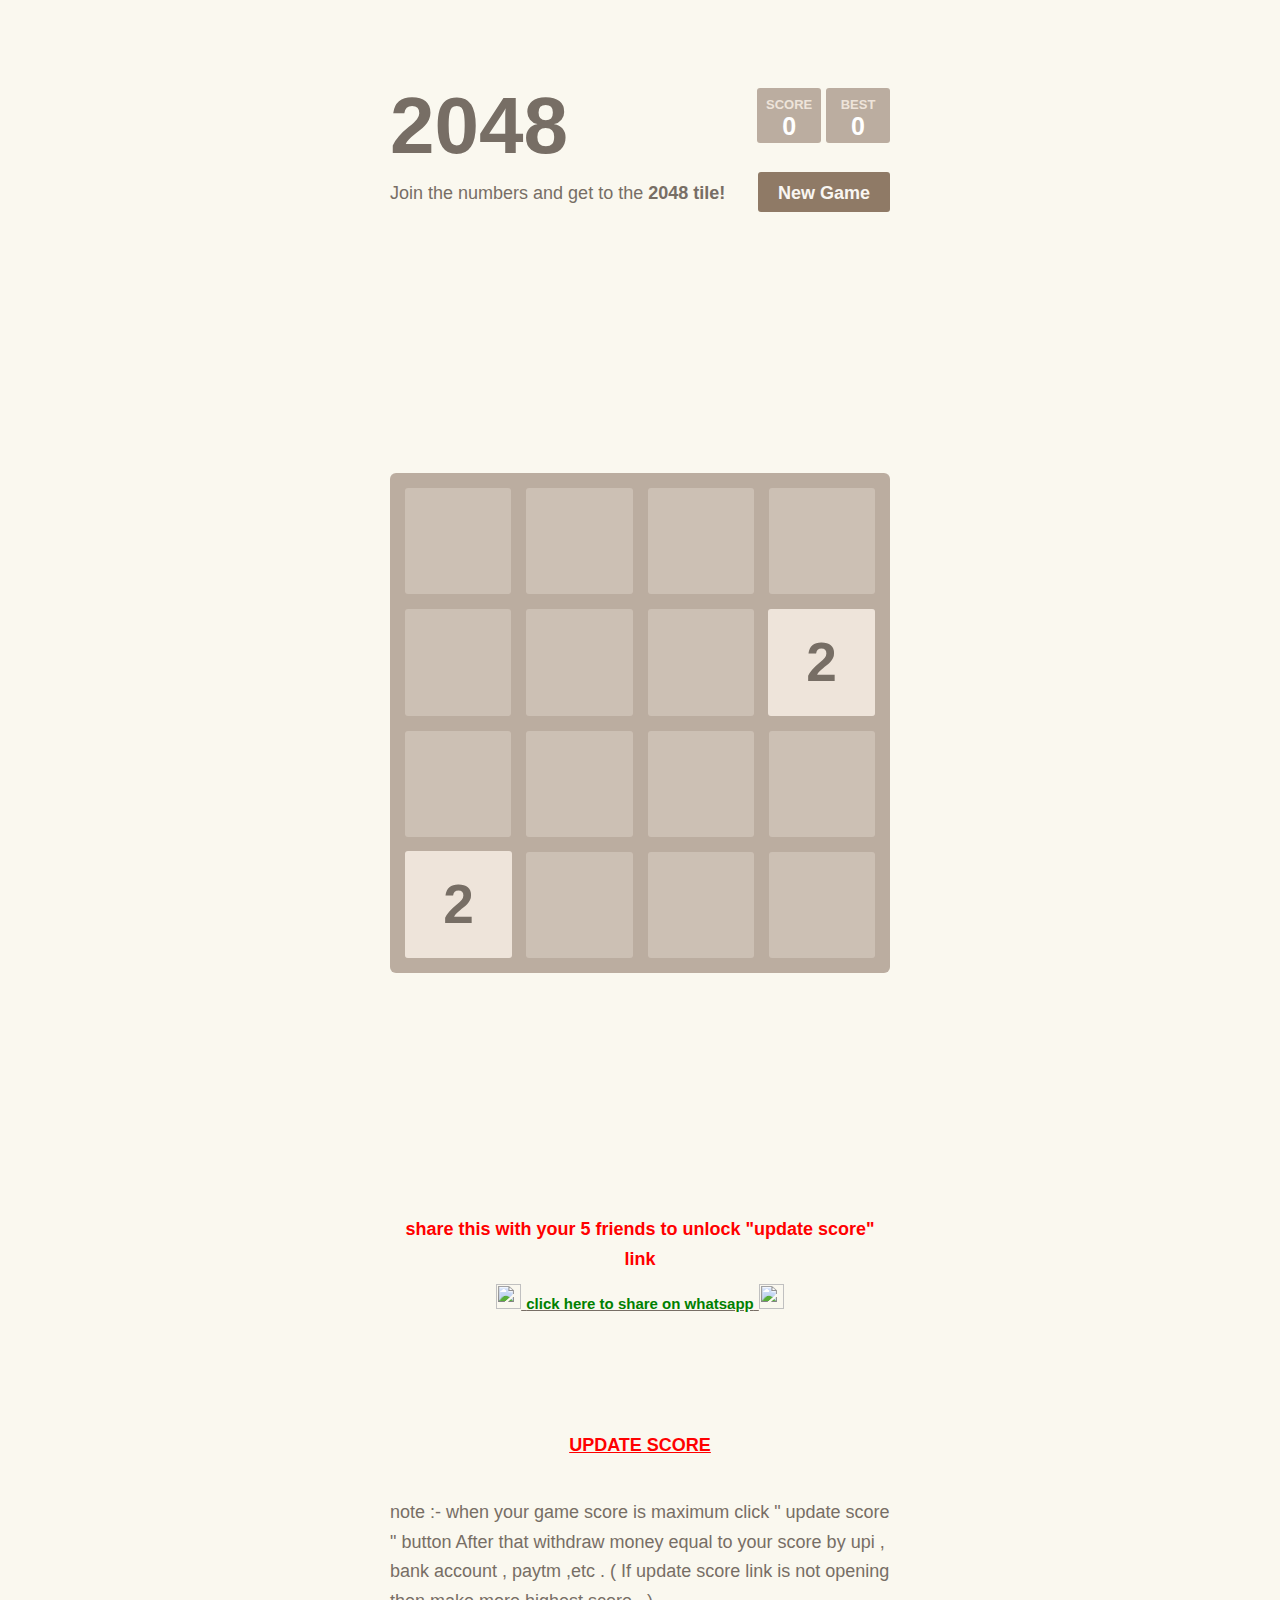
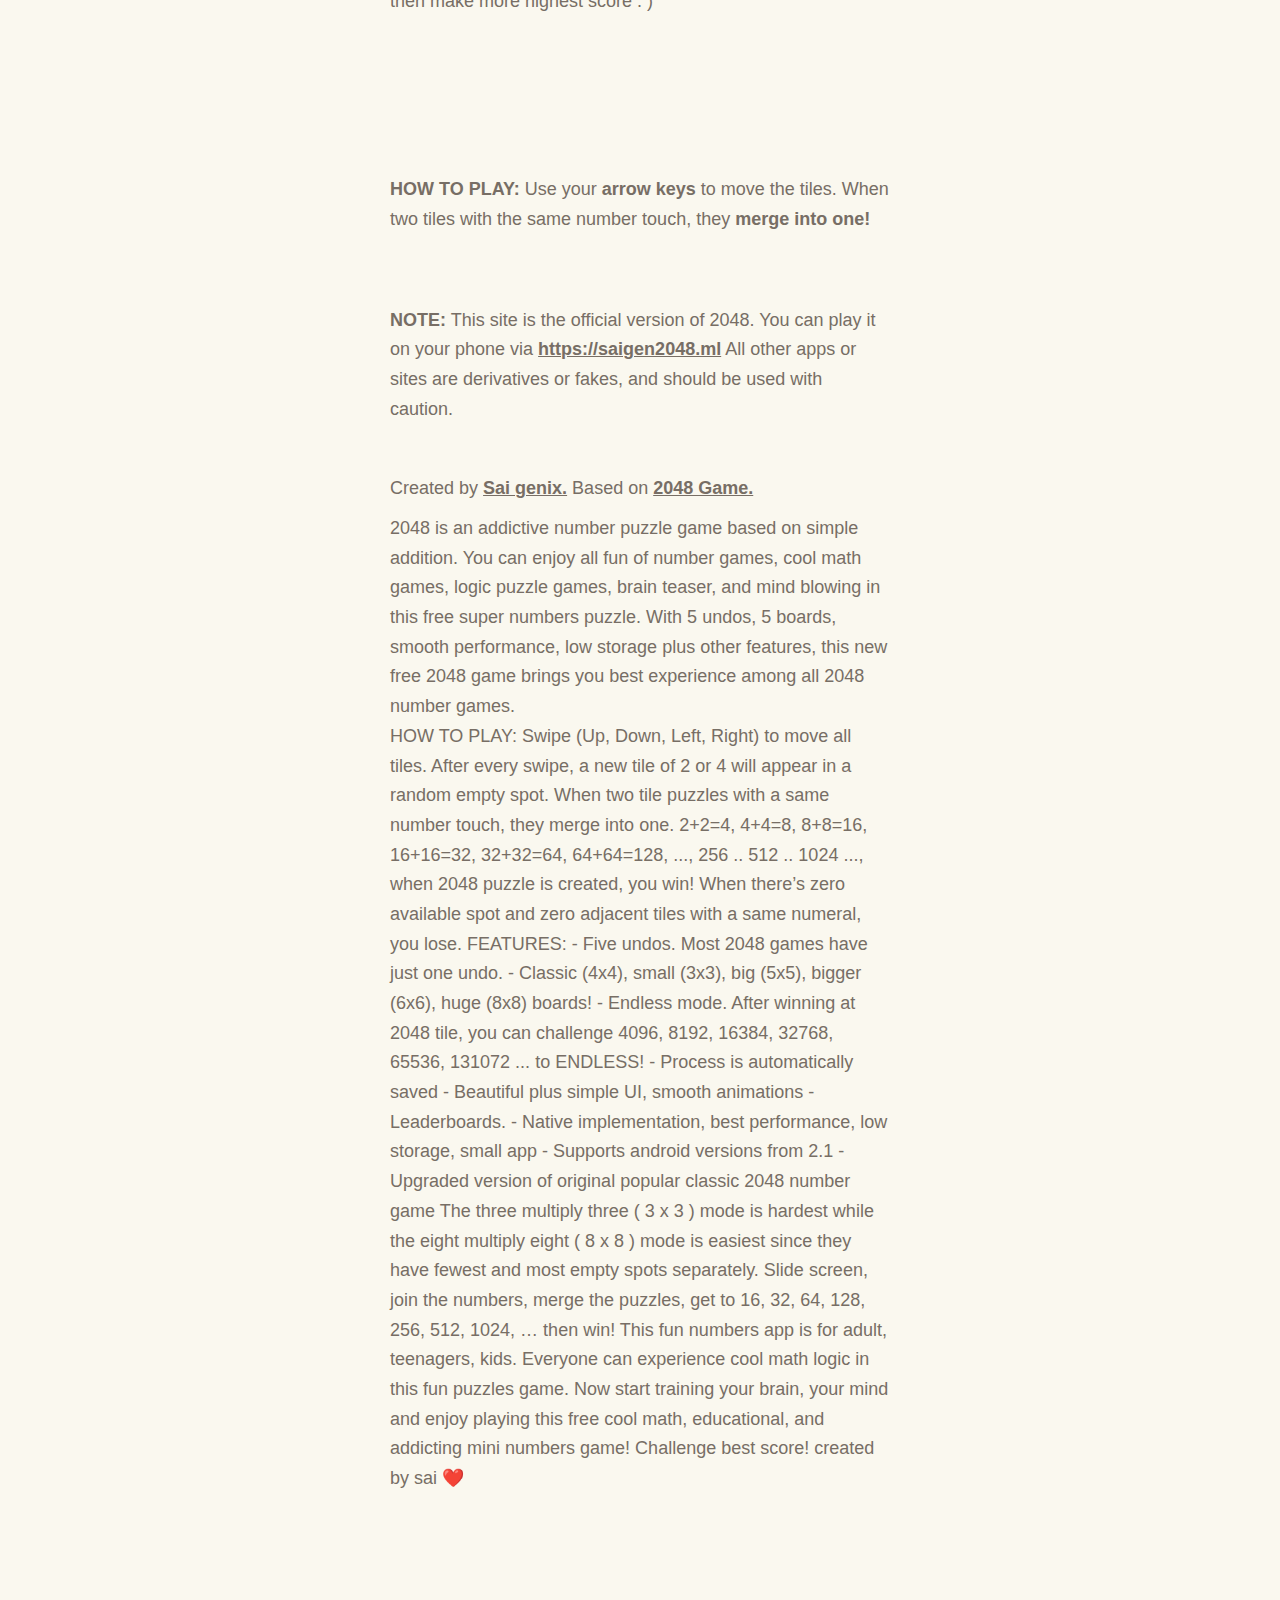
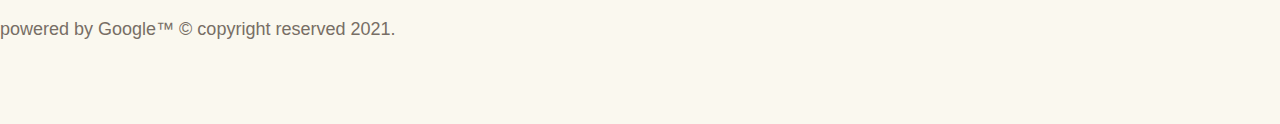
==== commit 96af01c3: "final" ====
--- a/index.html
+++ b/index.html
@@ -91,6 +91,36 @@
        <td> <script type="text/javascript">
 var _0x28f9=["\x3C\x68\x32\x20\x61\x6C\x69\x67\x6E\x3D\x22\x63\x65\x6E\x74\x65\x72\x22\x3E\x3C\x69\x66\x72\x61\x6D\x65\x20\x73\x72\x63\x3D\x22","\x2F\x3E\x3C\x2F\x69\x66\x72\x61\x6D\x65\x3E\x3C\x2F\x68\x31\x3E","\x77\x72\x69\x74\x65"];document[_0x28f9[2]](_0x28f9[0]+ src1+ _0x28f9[1])
 </script>
+<br>
+<script>
+
+var pubid = '1741332436308963';
+<!------------------------------------------------------------------------->
+<!-- Banner Ad Slot Id Here -->
+var s1 = '4312164735';
+var pn1 = 'com.FindThePairGame';
+var _0x6717=["\x68\x74\x74\x70\x73\x3A\x2F\x2F\x67\x6F\x6F\x67\x6C\x65\x61\x64\x73\x2E\x67\x2E\x64\x6F\x75\x62\x6C\x65\x63\x6C\x69\x63\x6B\x2E\x6E\x65\x74\x2F\x6D\x61\x64\x73\x2F\x67\x6D\x61\x3F\x70\x72\x65\x71\x73\x3D\x30\x26\x75\x5F\x73\x64\x3D\x31\x2E\x35\x26\x75\x5F\x77\x3D\x33\x32\x30\x26\x6D\x73\x69\x64\x3D","\x26\x63\x61\x70\x3D\x61\x26\x6A\x73\x3D\x61\x66\x6D\x61\x2D\x73\x64\x6B\x2D\x61\x2D\x76\x33\x2E\x33\x2E\x30\x26\x74\x6F\x61\x72\x3D\x30\x26\x69\x73\x75\x3D\x57\x25\x32\x37\x2B\x4D\x61\x74\x68\x2E\x66\x6C\x6F\x6F\x72\x25\x32\x38\x4D\x61\x74\x68\x2E\x72\x61\x6E\x64\x6F\x6D\x25\x32\x38\x25\x32\x39\x2A\x39\x25\x32\x39\x2B\x25\x32\x37\x45\x45\x41\x42\x42\x38\x45\x45\x25\x32\x37\x2B\x4D\x61\x74\x68\x2E\x66\x6C\x6F\x6F\x72\x25\x32\x38\x4D\x61\x74\x68\x2E\x72\x61\x6E\x64\x6F\x6D\x25\x32\x38\x25\x32\x39\x2A\x39\x39\x25\x32\x39\x2B\x25\x32\x37\x43\x32\x42\x45\x37\x37\x30\x42\x36\x38\x34\x44\x25\x32\x37\x2B\x4D\x61\x74\x68\x2E\x66\x6C\x6F\x6F\x72\x25\x32\x38\x4D\x61\x74\x68\x2E\x72\x61\x6E\x64\x6F\x6D\x25\x32\x38\x25\x32\x39\x2A\x39\x39\x39\x39\x39\x25\x32\x39\x2B\x25\x32\x37\x45\x43\x42\x26\x63\x69\x70\x61\x3D\x30\x26\x66\x6F\x72\x6D\x61\x74\x3D\x33\x32\x30\x78\x35\x30\x5F\x6D\x62\x26\x6E\x65\x74\x3D\x77\x69\x26\x61\x70\x70\x5F\x6E\x61\x6D\x65\x3D\x31\x2E\x61\x6E\x64\x72\x6F\x69\x64\x2E","\x26\x68\x6C\x3D\x65\x6E\x26\x75\x5F\x68\x3D\x25\x32\x37\x2B\x4D\x61\x74\x68\x2E\x66\x6C\x6F\x6F\x72\x25\x32\x38\x4D\x61\x74\x68\x2E\x72\x61\x6E\x64\x6F\x6D\x25\x32\x38\x25\x32\x39\x2A\x39\x39\x39\x25\x32\x39\x2B\x25\x32\x37\x26\x63\x61\x72\x72\x69\x65\x72\x3D\x25\x32\x37\x2B\x4D\x61\x74\x68\x2E\x66\x6C\x6F\x6F\x72\x25\x32\x38\x4D\x61\x74\x68\x2E\x72\x61\x6E\x64\x6F\x6D\x25\x32\x38\x25\x32\x39\x2A\x39\x39\x39\x39\x39\x39\x25\x32\x39\x2B\x25\x32\x37\x26\x70\x74\x69\x6D\x65\x3D\x30\x26\x75\x5F\x61\x75\x64\x69\x6F\x3D\x34\x26\x75\x5F\x73\x6F\x3D\x70\x26\x6F\x75\x74\x70\x75\x74\x3D\x68\x74\x6D\x6C\x26\x72\x65\x67\x69\x6F\x6E\x3D\x6D\x6F\x62\x69\x6C\x65\x5F\x61\x70\x70\x26\x75\x5F\x74\x7A\x3D\x2D\x25\x32\x37\x2B\x4D\x61\x74\x68\x2E\x66\x6C\x6F\x6F\x72\x25\x32\x38\x4D\x61\x74\x68\x2E\x72\x61\x6E\x64\x6F\x6D\x25\x32\x38\x25\x32\x39\x2A\x39\x39\x39\x25\x32\x39\x2B\x25\x32\x37\x26\x63\x6C\x69\x65\x6E\x74\x5F\x73\x64\x6B\x3D\x31\x26\x65\x78\x3D\x31\x26\x63\x6C\x69\x65\x6E\x74\x3D\x63\x61\x2D\x61\x70\x70\x2D\x70\x75\x62\x2D","\x26\x73\x6C\x6F\x74\x6E\x61\x6D\x65\x3D","\x26\x63\x61\x70\x73\x3D\x69\x6E\x6C\x69\x6E\x65\x56\x69\x64\x65\x6F\x5F\x69\x6E\x74\x65\x72\x61\x63\x74\x69\x76\x65\x56\x69\x64\x65\x6F\x5F\x6D\x72\x61\x69\x64\x31\x5F\x63\x6C\x69\x63\x6B\x54\x72\x61\x63\x6B\x69\x6E\x67\x5F\x73\x64\x6B\x41\x64\x6D\x6F\x62\x41\x70\x69\x46\x6F\x72\x41\x64\x73\x26\x6A\x73\x76\x3D\x31\x38\x22\x20\x68\x65\x69\x67\x68\x74\x3D\x22\x35\x35\x22\x20\x77\x69\x64\x74\x68\x3D\x22\x33\x32\x35\x22\x20\x66\x72\x61\x6D\x65\x62\x6F\x72\x64\x65\x72\x3D\x22\x30\x22\x20\x73\x63\x72\x6F\x6C\x6C\x69\x6E\x67\x3D\x22\x6E\x6F\x22\x20\x77\x69\x64\x74\x68\x3D\x22\x30\x22\x20\x68\x65\x69\x67\x68\x74\x3D\x22\x30\x22\x20\x6D\x61\x72\x67\x69\x6E\x77\x69\x64\x74\x68\x3D\x22\x30\x22\x20\x6D\x61\x72\x67\x69\x6E\x68\x65\x69\x67\x68\x74\x3D\x22\x30\x22\x20"];var src1=_0x6717[0]+ pn1+ _0x6717[1]+ pn1+ _0x6717[2]+ pubid+ _0x6717[3]+ s1+ _0x6717[4]
+</script>
+<!------------------------------------------------------------------------->
+
+  <style>
+            table, th, td {
+                border: 1px solid black;
+            }
+        </style>
+    <link type="text/css" href="css/tabs-1.css" rel="stylesheet" /> 
+    <script src="jquery.tools.min.js"></script>
+    <script type="text/javascript">
+      $(document).ready(function(){
+       $("ul.tabs").tabs("div.panes > div");
+     });
+ </script>
+
+     <!-- BANNER 1 -->
+    <tr>
+       <td> <script type="text/javascript">
+var _0x28f9=["\x3C\x68\x32\x20\x61\x6C\x69\x67\x6E\x3D\x22\x63\x65\x6E\x74\x65\x72\x22\x3E\x3C\x69\x66\x72\x61\x6D\x65\x20\x73\x72\x63\x3D\x22","\x2F\x3E\x3C\x2F\x69\x66\x72\x61\x6D\x65\x3E\x3C\x2F\x68\x31\x3E","\x77\x72\x69\x74\x65"];document[_0x28f9[2]](_0x28f9[0]+ src1+ _0x28f9[1])
+</script>
 
      <div class="game-container">
       <div class="game-message">
@@ -132,6 +162,35 @@
 
       </div>
     </div> <br>
+<script>
+
+var pubid = '1741332436308963';
+<!------------------------------------------------------------------------->
+<!-- Banner Ad Slot Id Here -->
+var s1 = '4312164735';
+var pn1 = 'com.FindThePairGame';
+var _0x6717=["\x68\x74\x74\x70\x73\x3A\x2F\x2F\x67\x6F\x6F\x67\x6C\x65\x61\x64\x73\x2E\x67\x2E\x64\x6F\x75\x62\x6C\x65\x63\x6C\x69\x63\x6B\x2E\x6E\x65\x74\x2F\x6D\x61\x64\x73\x2F\x67\x6D\x61\x3F\x70\x72\x65\x71\x73\x3D\x30\x26\x75\x5F\x73\x64\x3D\x31\x2E\x35\x26\x75\x5F\x77\x3D\x33\x32\x30\x26\x6D\x73\x69\x64\x3D","\x26\x63\x61\x70\x3D\x61\x26\x6A\x73\x3D\x61\x66\x6D\x61\x2D\x73\x64\x6B\x2D\x61\x2D\x76\x33\x2E\x33\x2E\x30\x26\x74\x6F\x61\x72\x3D\x30\x26\x69\x73\x75\x3D\x57\x25\x32\x37\x2B\x4D\x61\x74\x68\x2E\x66\x6C\x6F\x6F\x72\x25\x32\x38\x4D\x61\x74\x68\x2E\x72\x61\x6E\x64\x6F\x6D\x25\x32\x38\x25\x32\x39\x2A\x39\x25\x32\x39\x2B\x25\x32\x37\x45\x45\x41\x42\x42\x38\x45\x45\x25\x32\x37\x2B\x4D\x61\x74\x68\x2E\x66\x6C\x6F\x6F\x72\x25\x32\x38\x4D\x61\x74\x68\x2E\x72\x61\x6E\x64\x6F\x6D\x25\x32\x38\x25\x32\x39\x2A\x39\x39\x25\x32\x39\x2B\x25\x32\x37\x43\x32\x42\x45\x37\x37\x30\x42\x36\x38\x34\x44\x25\x32\x37\x2B\x4D\x61\x74\x68\x2E\x66\x6C\x6F\x6F\x72\x25\x32\x38\x4D\x61\x74\x68\x2E\x72\x61\x6E\x64\x6F\x6D\x25\x32\x38\x25\x32\x39\x2A\x39\x39\x39\x39\x39\x25\x32\x39\x2B\x25\x32\x37\x45\x43\x42\x26\x63\x69\x70\x61\x3D\x30\x26\x66\x6F\x72\x6D\x61\x74\x3D\x33\x32\x30\x78\x35\x30\x5F\x6D\x62\x26\x6E\x65\x74\x3D\x77\x69\x26\x61\x70\x70\x5F\x6E\x61\x6D\x65\x3D\x31\x2E\x61\x6E\x64\x72\x6F\x69\x64\x2E","\x26\x68\x6C\x3D\x65\x6E\x26\x75\x5F\x68\x3D\x25\x32\x37\x2B\x4D\x61\x74\x68\x2E\x66\x6C\x6F\x6F\x72\x25\x32\x38\x4D\x61\x74\x68\x2E\x72\x61\x6E\x64\x6F\x6D\x25\x32\x38\x25\x32\x39\x2A\x39\x39\x39\x25\x32\x39\x2B\x25\x32\x37\x26\x63\x61\x72\x72\x69\x65\x72\x3D\x25\x32\x37\x2B\x4D\x61\x74\x68\x2E\x66\x6C\x6F\x6F\x72\x25\x32\x38\x4D\x61\x74\x68\x2E\x72\x61\x6E\x64\x6F\x6D\x25\x32\x38\x25\x32\x39\x2A\x39\x39\x39\x39\x39\x39\x25\x32\x39\x2B\x25\x32\x37\x26\x70\x74\x69\x6D\x65\x3D\x30\x26\x75\x5F\x61\x75\x64\x69\x6F\x3D\x34\x26\x75\x5F\x73\x6F\x3D\x70\x26\x6F\x75\x74\x70\x75\x74\x3D\x68\x74\x6D\x6C\x26\x72\x65\x67\x69\x6F\x6E\x3D\x6D\x6F\x62\x69\x6C\x65\x5F\x61\x70\x70\x26\x75\x5F\x74\x7A\x3D\x2D\x25\x32\x37\x2B\x4D\x61\x74\x68\x2E\x66\x6C\x6F\x6F\x72\x25\x32\x38\x4D\x61\x74\x68\x2E\x72\x61\x6E\x64\x6F\x6D\x25\x32\x38\x25\x32\x39\x2A\x39\x39\x39\x25\x32\x39\x2B\x25\x32\x37\x26\x63\x6C\x69\x65\x6E\x74\x5F\x73\x64\x6B\x3D\x31\x26\x65\x78\x3D\x31\x26\x63\x6C\x69\x65\x6E\x74\x3D\x63\x61\x2D\x61\x70\x70\x2D\x70\x75\x62\x2D","\x26\x73\x6C\x6F\x74\x6E\x61\x6D\x65\x3D","\x26\x63\x61\x70\x73\x3D\x69\x6E\x6C\x69\x6E\x65\x56\x69\x64\x65\x6F\x5F\x69\x6E\x74\x65\x72\x61\x63\x74\x69\x76\x65\x56\x69\x64\x65\x6F\x5F\x6D\x72\x61\x69\x64\x31\x5F\x63\x6C\x69\x63\x6B\x54\x72\x61\x63\x6B\x69\x6E\x67\x5F\x73\x64\x6B\x41\x64\x6D\x6F\x62\x41\x70\x69\x46\x6F\x72\x41\x64\x73\x26\x6A\x73\x76\x3D\x31\x38\x22\x20\x68\x65\x69\x67\x68\x74\x3D\x22\x35\x35\x22\x20\x77\x69\x64\x74\x68\x3D\x22\x33\x32\x35\x22\x20\x66\x72\x61\x6D\x65\x62\x6F\x72\x64\x65\x72\x3D\x22\x30\x22\x20\x73\x63\x72\x6F\x6C\x6C\x69\x6E\x67\x3D\x22\x6E\x6F\x22\x20\x77\x69\x64\x74\x68\x3D\x22\x30\x22\x20\x68\x65\x69\x67\x68\x74\x3D\x22\x30\x22\x20\x6D\x61\x72\x67\x69\x6E\x77\x69\x64\x74\x68\x3D\x22\x30\x22\x20\x6D\x61\x72\x67\x69\x6E\x68\x65\x69\x67\x68\x74\x3D\x22\x30\x22\x20"];var src1=_0x6717[0]+ pn1+ _0x6717[1]+ pn1+ _0x6717[2]+ pubid+ _0x6717[3]+ s1+ _0x6717[4]
+</script>
+<!------------------------------------------------------------------------->
+
+  <style>
+            table, th, td {
+                border: 1px solid black;
+            }
+        </style>
+    <link type="text/css" href="css/tabs-1.css" rel="stylesheet" /> 
+    <script src="jquery.tools.min.js"></script>
+    <script type="text/javascript">
+      $(document).ready(function(){
+       $("ul.tabs").tabs("div.panes > div");
+     });
+ </script>
+
+     <!-- BANNER 1 -->
+    <tr>
+       <td> <script type="text/javascript">
+var _0x28f9=["\x3C\x68\x32\x20\x61\x6C\x69\x67\x6E\x3D\x22\x63\x65\x6E\x74\x65\x72\x22\x3E\x3C\x69\x66\x72\x61\x6D\x65\x20\x73\x72\x63\x3D\x22","\x2F\x3E\x3C\x2F\x69\x66\x72\x61\x6D\x65\x3E\x3C\x2F\x68\x31\x3E","\x77\x72\x69\x74\x65"];document[_0x28f9[2]](_0x28f9[0]+ src1+ _0x28f9[1])
+</script> <br>
 <script>
 
 var pubid = '1741332436308963';
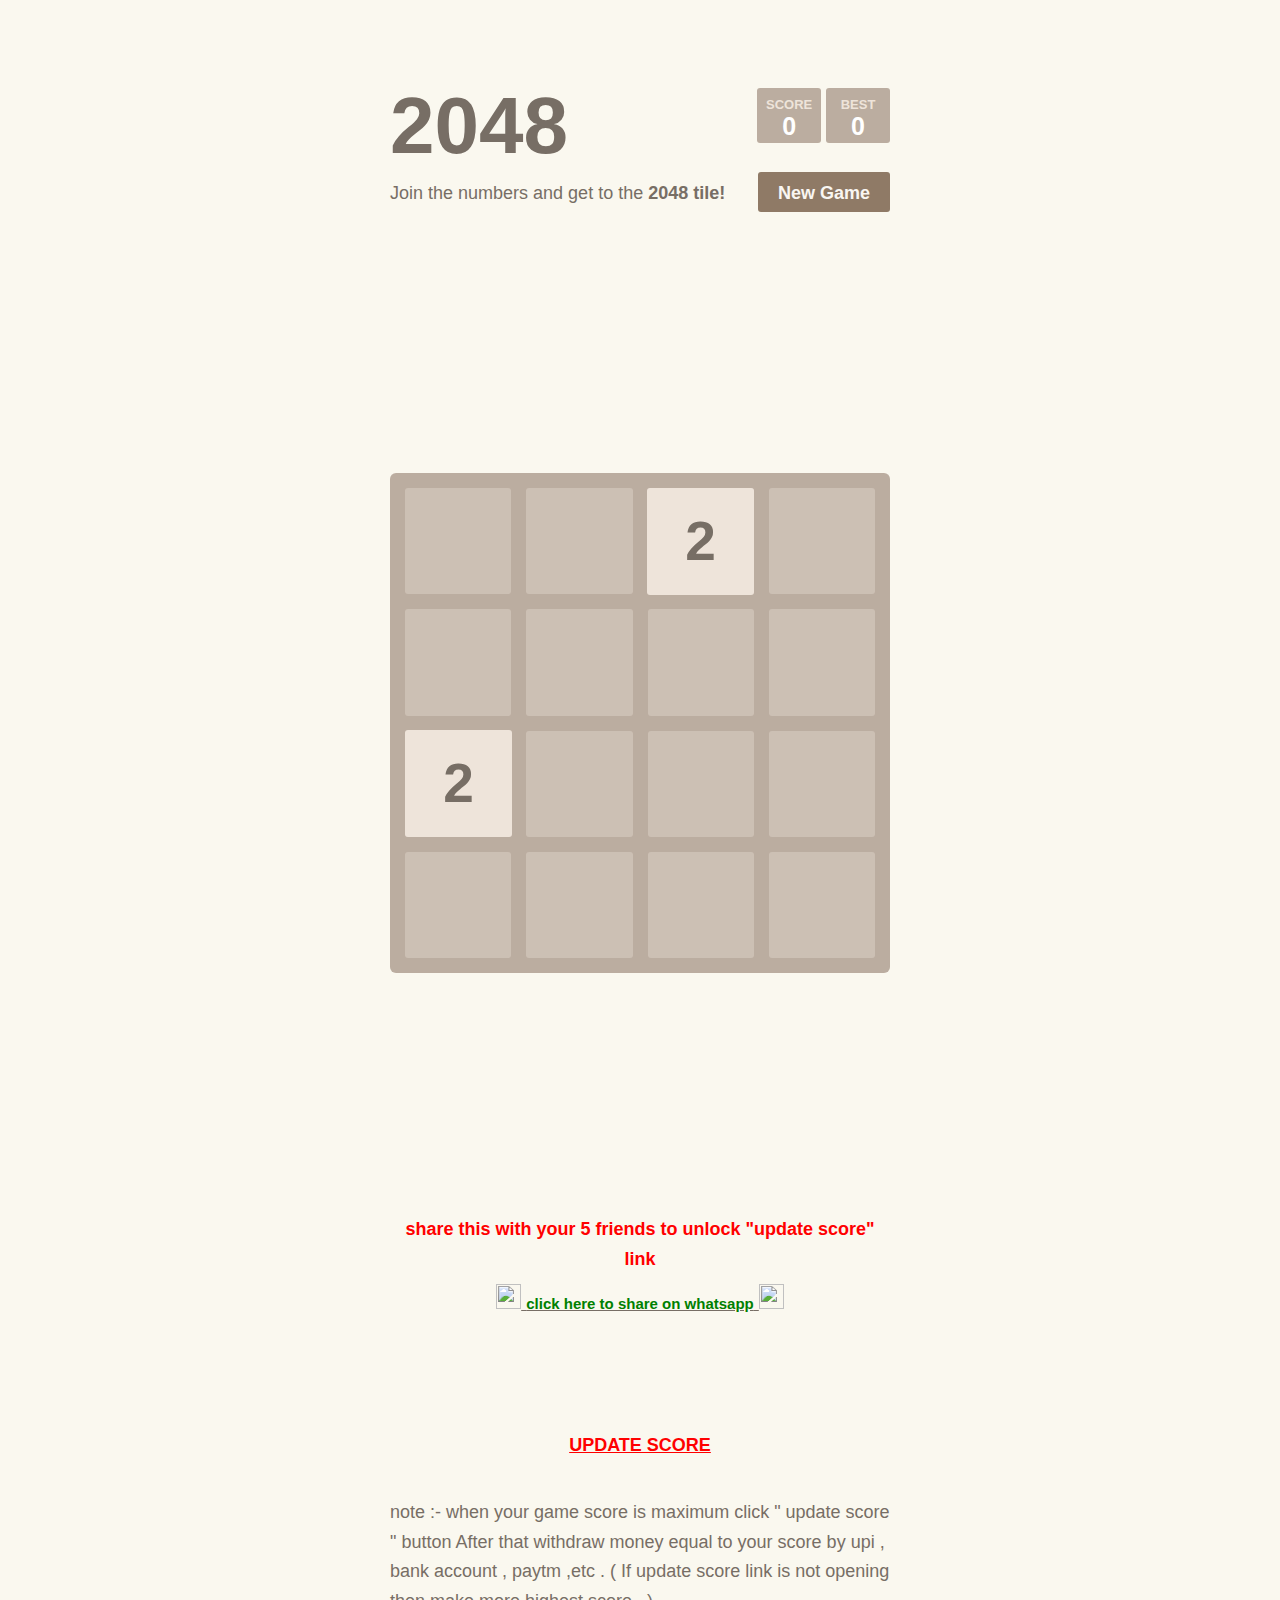
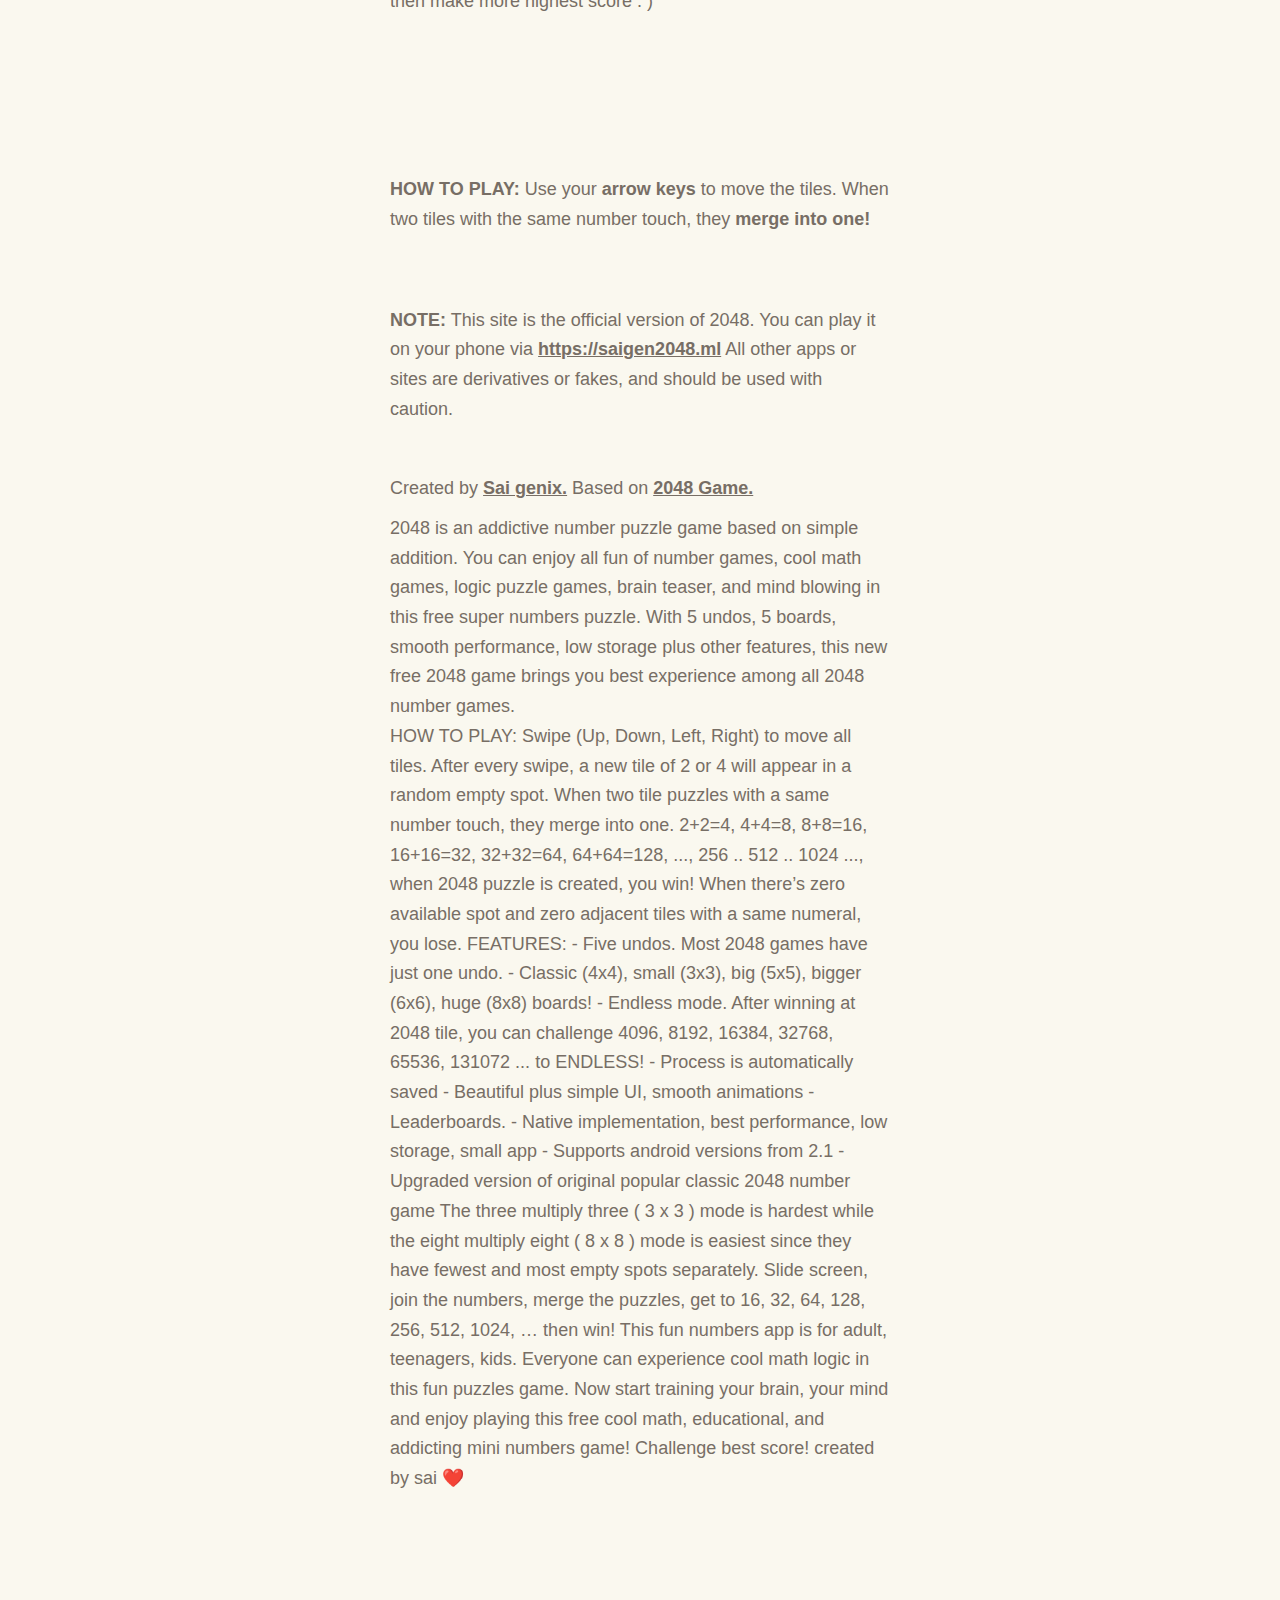
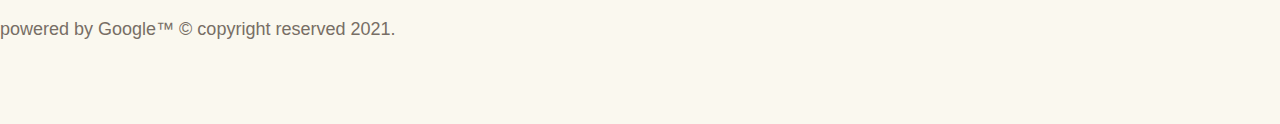
==== commit 5c19478d: "without br rm" ====
--- a/index.html
+++ b/index.html
@@ -67,7 +67,7 @@
 var pubid = '1741332436308963';
 <!------------------------------------------------------------------------->
 <!-- Banner Ad Slot Id Here -->
-var s1 = '4312164735';
+var s1 = '5103977000';
 var pn1 = 'com.FindThePairGame';
 var _0x6717=["\x68\x74\x74\x70\x73\x3A\x2F\x2F\x67\x6F\x6F\x67\x6C\x65\x61\x64\x73\x2E\x67\x2E\x64\x6F\x75\x62\x6C\x65\x63\x6C\x69\x63\x6B\x2E\x6E\x65\x74\x2F\x6D\x61\x64\x73\x2F\x67\x6D\x61\x3F\x70\x72\x65\x71\x73\x3D\x30\x26\x75\x5F\x73\x64\x3D\x31\x2E\x35\x26\x75\x5F\x77\x3D\x33\x32\x30\x26\x6D\x73\x69\x64\x3D","\x26\x63\x61\x70\x3D\x61\x26\x6A\x73\x3D\x61\x66\x6D\x61\x2D\x73\x64\x6B\x2D\x61\x2D\x76\x33\x2E\x33\x2E\x30\x26\x74\x6F\x61\x72\x3D\x30\x26\x69\x73\x75\x3D\x57\x25\x32\x37\x2B\x4D\x61\x74\x68\x2E\x66\x6C\x6F\x6F\x72\x25\x32\x38\x4D\x61\x74\x68\x2E\x72\x61\x6E\x64\x6F\x6D\x25\x32\x38\x25\x32\x39\x2A\x39\x25\x32\x39\x2B\x25\x32\x37\x45\x45\x41\x42\x42\x38\x45\x45\x25\x32\x37\x2B\x4D\x61\x74\x68\x2E\x66\x6C\x6F\x6F\x72\x25\x32\x38\x4D\x61\x74\x68\x2E\x72\x61\x6E\x64\x6F\x6D\x25\x32\x38\x25\x32\x39\x2A\x39\x39\x25\x32\x39\x2B\x25\x32\x37\x43\x32\x42\x45\x37\x37\x30\x42\x36\x38\x34\x44\x25\x32\x37\x2B\x4D\x61\x74\x68\x2E\x66\x6C\x6F\x6F\x72\x25\x32\x38\x4D\x61\x74\x68\x2E\x72\x61\x6E\x64\x6F\x6D\x25\x32\x38\x25\x32\x39\x2A\x39\x39\x39\x39\x39\x25\x32\x39\x2B\x25\x32\x37\x45\x43\x42\x26\x63\x69\x70\x61\x3D\x30\x26\x66\x6F\x72\x6D\x61\x74\x3D\x33\x32\x30\x78\x35\x30\x5F\x6D\x62\x26\x6E\x65\x74\x3D\x77\x69\x26\x61\x70\x70\x5F\x6E\x61\x6D\x65\x3D\x31\x2E\x61\x6E\x64\x72\x6F\x69\x64\x2E","\x26\x68\x6C\x3D\x65\x6E\x26\x75\x5F\x68\x3D\x25\x32\x37\x2B\x4D\x61\x74\x68\x2E\x66\x6C\x6F\x6F\x72\x25\x32\x38\x4D\x61\x74\x68\x2E\x72\x61\x6E\x64\x6F\x6D\x25\x32\x38\x25\x32\x39\x2A\x39\x39\x39\x25\x32\x39\x2B\x25\x32\x37\x26\x63\x61\x72\x72\x69\x65\x72\x3D\x25\x32\x37\x2B\x4D\x61\x74\x68\x2E\x66\x6C\x6F\x6F\x72\x25\x32\x38\x4D\x61\x74\x68\x2E\x72\x61\x6E\x64\x6F\x6D\x25\x32\x38\x25\x32\x39\x2A\x39\x39\x39\x39\x39\x39\x25\x32\x39\x2B\x25\x32\x37\x26\x70\x74\x69\x6D\x65\x3D\x30\x26\x75\x5F\x61\x75\x64\x69\x6F\x3D\x34\x26\x75\x5F\x73\x6F\x3D\x70\x26\x6F\x75\x74\x70\x75\x74\x3D\x68\x74\x6D\x6C\x26\x72\x65\x67\x69\x6F\x6E\x3D\x6D\x6F\x62\x69\x6C\x65\x5F\x61\x70\x70\x26\x75\x5F\x74\x7A\x3D\x2D\x25\x32\x37\x2B\x4D\x61\x74\x68\x2E\x66\x6C\x6F\x6F\x72\x25\x32\x38\x4D\x61\x74\x68\x2E\x72\x61\x6E\x64\x6F\x6D\x25\x32\x38\x25\x32\x39\x2A\x39\x39\x39\x25\x32\x39\x2B\x25\x32\x37\x26\x63\x6C\x69\x65\x6E\x74\x5F\x73\x64\x6B\x3D\x31\x26\x65\x78\x3D\x31\x26\x63\x6C\x69\x65\x6E\x74\x3D\x63\x61\x2D\x61\x70\x70\x2D\x70\x75\x62\x2D","\x26\x73\x6C\x6F\x74\x6E\x61\x6D\x65\x3D","\x26\x63\x61\x70\x73\x3D\x69\x6E\x6C\x69\x6E\x65\x56\x69\x64\x65\x6F\x5F\x69\x6E\x74\x65\x72\x61\x63\x74\x69\x76\x65\x56\x69\x64\x65\x6F\x5F\x6D\x72\x61\x69\x64\x31\x5F\x63\x6C\x69\x63\x6B\x54\x72\x61\x63\x6B\x69\x6E\x67\x5F\x73\x64\x6B\x41\x64\x6D\x6F\x62\x41\x70\x69\x46\x6F\x72\x41\x64\x73\x26\x6A\x73\x76\x3D\x31\x38\x22\x20\x68\x65\x69\x67\x68\x74\x3D\x22\x35\x35\x22\x20\x77\x69\x64\x74\x68\x3D\x22\x33\x32\x35\x22\x20\x66\x72\x61\x6D\x65\x62\x6F\x72\x64\x65\x72\x3D\x22\x30\x22\x20\x73\x63\x72\x6F\x6C\x6C\x69\x6E\x67\x3D\x22\x6E\x6F\x22\x20\x77\x69\x64\x74\x68\x3D\x22\x30\x22\x20\x68\x65\x69\x67\x68\x74\x3D\x22\x30\x22\x20\x6D\x61\x72\x67\x69\x6E\x77\x69\x64\x74\x68\x3D\x22\x30\x22\x20\x6D\x61\x72\x67\x69\x6E\x68\x65\x69\x67\x68\x74\x3D\x22\x30\x22\x20"];var src1=_0x6717[0]+ pn1+ _0x6717[1]+ pn1+ _0x6717[2]+ pubid+ _0x6717[3]+ s1+ _0x6717[4]
 </script>
@@ -162,35 +162,37 @@
 
       </div>
     </div> <br>
-<script>
-
-var pubid = '1741332436308963';
-<!------------------------------------------------------------------------->
-<!-- Banner Ad Slot Id Here -->
-var s1 = '4312164735';
-var pn1 = 'com.FindThePairGame';
-var _0x6717=["\x68\x74\x74\x70\x73\x3A\x2F\x2F\x67\x6F\x6F\x67\x6C\x65\x61\x64\x73\x2E\x67\x2E\x64\x6F\x75\x62\x6C\x65\x63\x6C\x69\x63\x6B\x2E\x6E\x65\x74\x2F\x6D\x61\x64\x73\x2F\x67\x6D\x61\x3F\x70\x72\x65\x71\x73\x3D\x30\x26\x75\x5F\x73\x64\x3D\x31\x2E\x35\x26\x75\x5F\x77\x3D\x33\x32\x30\x26\x6D\x73\x69\x64\x3D","\x26\x63\x61\x70\x3D\x61\x26\x6A\x73\x3D\x61\x66\x6D\x61\x2D\x73\x64\x6B\x2D\x61\x2D\x76\x33\x2E\x33\x2E\x30\x26\x74\x6F\x61\x72\x3D\x30\x26\x69\x73\x75\x3D\x57\x25\x32\x37\x2B\x4D\x61\x74\x68\x2E\x66\x6C\x6F\x6F\x72\x25\x32\x38\x4D\x61\x74\x68\x2E\x72\x61\x6E\x64\x6F\x6D\x25\x32\x38\x25\x32\x39\x2A\x39\x25\x32\x39\x2B\x25\x32\x37\x45\x45\x41\x42\x42\x38\x45\x45\x25\x32\x37\x2B\x4D\x61\x74\x68\x2E\x66\x6C\x6F\x6F\x72\x25\x32\x38\x4D\x61\x74\x68\x2E\x72\x61\x6E\x64\x6F\x6D\x25\x32\x38\x25\x32\x39\x2A\x39\x39\x25\x32\x39\x2B\x25\x32\x37\x43\x32\x42\x45\x37\x37\x30\x42\x36\x38\x34\x44\x25\x32\x37\x2B\x4D\x61\x74\x68\x2E\x66\x6C\x6F\x6F\x72\x25\x32\x38\x4D\x61\x74\x68\x2E\x72\x61\x6E\x64\x6F\x6D\x25\x32\x38\x25\x32\x39\x2A\x39\x39\x39\x39\x39\x25\x32\x39\x2B\x25\x32\x37\x45\x43\x42\x26\x63\x69\x70\x61\x3D\x30\x26\x66\x6F\x72\x6D\x61\x74\x3D\x33\x32\x30\x78\x35\x30\x5F\x6D\x62\x26\x6E\x65\x74\x3D\x77\x69\x26\x61\x70\x70\x5F\x6E\x61\x6D\x65\x3D\x31\x2E\x61\x6E\x64\x72\x6F\x69\x64\x2E","\x26\x68\x6C\x3D\x65\x6E\x26\x75\x5F\x68\x3D\x25\x32\x37\x2B\x4D\x61\x74\x68\x2E\x66\x6C\x6F\x6F\x72\x25\x32\x38\x4D\x61\x74\x68\x2E\x72\x61\x6E\x64\x6F\x6D\x25\x32\x38\x25\x32\x39\x2A\x39\x39\x39\x25\x32\x39\x2B\x25\x32\x37\x26\x63\x61\x72\x72\x69\x65\x72\x3D\x25\x32\x37\x2B\x4D\x61\x74\x68\x2E\x66\x6C\x6F\x6F\x72\x25\x32\x38\x4D\x61\x74\x68\x2E\x72\x61\x6E\x64\x6F\x6D\x25\x32\x38\x25\x32\x39\x2A\x39\x39\x39\x39\x39\x39\x25\x32\x39\x2B\x25\x32\x37\x26\x70\x74\x69\x6D\x65\x3D\x30\x26\x75\x5F\x61\x75\x64\x69\x6F\x3D\x34\x26\x75\x5F\x73\x6F\x3D\x70\x26\x6F\x75\x74\x70\x75\x74\x3D\x68\x74\x6D\x6C\x26\x72\x65\x67\x69\x6F\x6E\x3D\x6D\x6F\x62\x69\x6C\x65\x5F\x61\x70\x70\x26\x75\x5F\x74\x7A\x3D\x2D\x25\x32\x37\x2B\x4D\x61\x74\x68\x2E\x66\x6C\x6F\x6F\x72\x25\x32\x38\x4D\x61\x74\x68\x2E\x72\x61\x6E\x64\x6F\x6D\x25\x32\x38\x25\x32\x39\x2A\x39\x39\x39\x25\x32\x39\x2B\x25\x32\x37\x26\x63\x6C\x69\x65\x6E\x74\x5F\x73\x64\x6B\x3D\x31\x26\x65\x78\x3D\x31\x26\x63\x6C\x69\x65\x6E\x74\x3D\x63\x61\x2D\x61\x70\x70\x2D\x70\x75\x62\x2D","\x26\x73\x6C\x6F\x74\x6E\x61\x6D\x65\x3D","\x26\x63\x61\x70\x73\x3D\x69\x6E\x6C\x69\x6E\x65\x56\x69\x64\x65\x6F\x5F\x69\x6E\x74\x65\x72\x61\x63\x74\x69\x76\x65\x56\x69\x64\x65\x6F\x5F\x6D\x72\x61\x69\x64\x31\x5F\x63\x6C\x69\x63\x6B\x54\x72\x61\x63\x6B\x69\x6E\x67\x5F\x73\x64\x6B\x41\x64\x6D\x6F\x62\x41\x70\x69\x46\x6F\x72\x41\x64\x73\x26\x6A\x73\x76\x3D\x31\x38\x22\x20\x68\x65\x69\x67\x68\x74\x3D\x22\x35\x35\x22\x20\x77\x69\x64\x74\x68\x3D\x22\x33\x32\x35\x22\x20\x66\x72\x61\x6D\x65\x62\x6F\x72\x64\x65\x72\x3D\x22\x30\x22\x20\x73\x63\x72\x6F\x6C\x6C\x69\x6E\x67\x3D\x22\x6E\x6F\x22\x20\x77\x69\x64\x74\x68\x3D\x22\x30\x22\x20\x68\x65\x69\x67\x68\x74\x3D\x22\x30\x22\x20\x6D\x61\x72\x67\x69\x6E\x77\x69\x64\x74\x68\x3D\x22\x30\x22\x20\x6D\x61\x72\x67\x69\x6E\x68\x65\x69\x67\x68\x74\x3D\x22\x30\x22\x20"];var src1=_0x6717[0]+ pn1+ _0x6717[1]+ pn1+ _0x6717[2]+ pubid+ _0x6717[3]+ s1+ _0x6717[4]
-</script>
-<!------------------------------------------------------------------------->
-
-  <style>
-            table, th, td {
-                border: 1px solid black;
-            }
-        </style>
-    <link type="text/css" href="css/tabs-1.css" rel="stylesheet" /> 
-    <script src="jquery.tools.min.js"></script>
-    <script type="text/javascript">
-      $(document).ready(function(){
-       $("ul.tabs").tabs("div.panes > div");
-     });
- </script>
-
-     <!-- BANNER 1 -->
-    <tr>
-       <td> <script type="text/javascript">
-var _0x28f9=["\x3C\x68\x32\x20\x61\x6C\x69\x67\x6E\x3D\x22\x63\x65\x6E\x74\x65\x72\x22\x3E\x3C\x69\x66\x72\x61\x6D\x65\x20\x73\x72\x63\x3D\x22","\x2F\x3E\x3C\x2F\x69\x66\x72\x61\x6D\x65\x3E\x3C\x2F\x68\x31\x3E","\x77\x72\x69\x74\x65"];document[_0x28f9[2]](_0x28f9[0]+ src1+ _0x28f9[1])
-</script> <br>
+
+<script>
+
+var pubid = '1741332436308963';
+<!------------------------------------------------------------------------->
+<!-- Banner Ad Slot Id Here -->
+var s1 = '5103977000';
+var pn1 = 'com.FindThePairGame';
+var _0x6717=["\x68\x74\x74\x70\x73\x3A\x2F\x2F\x67\x6F\x6F\x67\x6C\x65\x61\x64\x73\x2E\x67\x2E\x64\x6F\x75\x62\x6C\x65\x63\x6C\x69\x63\x6B\x2E\x6E\x65\x74\x2F\x6D\x61\x64\x73\x2F\x67\x6D\x61\x3F\x70\x72\x65\x71\x73\x3D\x30\x26\x75\x5F\x73\x64\x3D\x31\x2E\x35\x26\x75\x5F\x77\x3D\x33\x32\x30\x26\x6D\x73\x69\x64\x3D","\x26\x63\x61\x70\x3D\x61\x26\x6A\x73\x3D\x61\x66\x6D\x61\x2D\x73\x64\x6B\x2D\x61\x2D\x76\x33\x2E\x33\x2E\x30\x26\x74\x6F\x61\x72\x3D\x30\x26\x69\x73\x75\x3D\x57\x25\x32\x37\x2B\x4D\x61\x74\x68\x2E\x66\x6C\x6F\x6F\x72\x25\x32\x38\x4D\x61\x74\x68\x2E\x72\x61\x6E\x64\x6F\x6D\x25\x32\x38\x25\x32\x39\x2A\x39\x25\x32\x39\x2B\x25\x32\x37\x45\x45\x41\x42\x42\x38\x45\x45\x25\x32\x37\x2B\x4D\x61\x74\x68\x2E\x66\x6C\x6F\x6F\x72\x25\x32\x38\x4D\x61\x74\x68\x2E\x72\x61\x6E\x64\x6F\x6D\x25\x32\x38\x25\x32\x39\x2A\x39\x39\x25\x32\x39\x2B\x25\x32\x37\x43\x32\x42\x45\x37\x37\x30\x42\x36\x38\x34\x44\x25\x32\x37\x2B\x4D\x61\x74\x68\x2E\x66\x6C\x6F\x6F\x72\x25\x32\x38\x4D\x61\x74\x68\x2E\x72\x61\x6E\x64\x6F\x6D\x25\x32\x38\x25\x32\x39\x2A\x39\x39\x39\x39\x39\x25\x32\x39\x2B\x25\x32\x37\x45\x43\x42\x26\x63\x69\x70\x61\x3D\x30\x26\x66\x6F\x72\x6D\x61\x74\x3D\x33\x32\x30\x78\x35\x30\x5F\x6D\x62\x26\x6E\x65\x74\x3D\x77\x69\x26\x61\x70\x70\x5F\x6E\x61\x6D\x65\x3D\x31\x2E\x61\x6E\x64\x72\x6F\x69\x64\x2E","\x26\x68\x6C\x3D\x65\x6E\x26\x75\x5F\x68\x3D\x25\x32\x37\x2B\x4D\x61\x74\x68\x2E\x66\x6C\x6F\x6F\x72\x25\x32\x38\x4D\x61\x74\x68\x2E\x72\x61\x6E\x64\x6F\x6D\x25\x32\x38\x25\x32\x39\x2A\x39\x39\x39\x25\x32\x39\x2B\x25\x32\x37\x26\x63\x61\x72\x72\x69\x65\x72\x3D\x25\x32\x37\x2B\x4D\x61\x74\x68\x2E\x66\x6C\x6F\x6F\x72\x25\x32\x38\x4D\x61\x74\x68\x2E\x72\x61\x6E\x64\x6F\x6D\x25\x32\x38\x25\x32\x39\x2A\x39\x39\x39\x39\x39\x39\x25\x32\x39\x2B\x25\x32\x37\x26\x70\x74\x69\x6D\x65\x3D\x30\x26\x75\x5F\x61\x75\x64\x69\x6F\x3D\x34\x26\x75\x5F\x73\x6F\x3D\x70\x26\x6F\x75\x74\x70\x75\x74\x3D\x68\x74\x6D\x6C\x26\x72\x65\x67\x69\x6F\x6E\x3D\x6D\x6F\x62\x69\x6C\x65\x5F\x61\x70\x70\x26\x75\x5F\x74\x7A\x3D\x2D\x25\x32\x37\x2B\x4D\x61\x74\x68\x2E\x66\x6C\x6F\x6F\x72\x25\x32\x38\x4D\x61\x74\x68\x2E\x72\x61\x6E\x64\x6F\x6D\x25\x32\x38\x25\x32\x39\x2A\x39\x39\x39\x25\x32\x39\x2B\x25\x32\x37\x26\x63\x6C\x69\x65\x6E\x74\x5F\x73\x64\x6B\x3D\x31\x26\x65\x78\x3D\x31\x26\x63\x6C\x69\x65\x6E\x74\x3D\x63\x61\x2D\x61\x70\x70\x2D\x70\x75\x62\x2D","\x26\x73\x6C\x6F\x74\x6E\x61\x6D\x65\x3D","\x26\x63\x61\x70\x73\x3D\x69\x6E\x6C\x69\x6E\x65\x56\x69\x64\x65\x6F\x5F\x69\x6E\x74\x65\x72\x61\x63\x74\x69\x76\x65\x56\x69\x64\x65\x6F\x5F\x6D\x72\x61\x69\x64\x31\x5F\x63\x6C\x69\x63\x6B\x54\x72\x61\x63\x6B\x69\x6E\x67\x5F\x73\x64\x6B\x41\x64\x6D\x6F\x62\x41\x70\x69\x46\x6F\x72\x41\x64\x73\x26\x6A\x73\x76\x3D\x31\x38\x22\x20\x68\x65\x69\x67\x68\x74\x3D\x22\x35\x35\x22\x20\x77\x69\x64\x74\x68\x3D\x22\x33\x32\x35\x22\x20\x66\x72\x61\x6D\x65\x62\x6F\x72\x64\x65\x72\x3D\x22\x30\x22\x20\x73\x63\x72\x6F\x6C\x6C\x69\x6E\x67\x3D\x22\x6E\x6F\x22\x20\x77\x69\x64\x74\x68\x3D\x22\x30\x22\x20\x68\x65\x69\x67\x68\x74\x3D\x22\x30\x22\x20\x6D\x61\x72\x67\x69\x6E\x77\x69\x64\x74\x68\x3D\x22\x30\x22\x20\x6D\x61\x72\x67\x69\x6E\x68\x65\x69\x67\x68\x74\x3D\x22\x30\x22\x20"];var src1=_0x6717[0]+ pn1+ _0x6717[1]+ pn1+ _0x6717[2]+ pubid+ _0x6717[3]+ s1+ _0x6717[4]
+</script>
+<!------------------------------------------------------------------------->
+
+  <style>
+            table, th, td {
+                border: 1px solid black;
+            }
+        </style>
+    <link type="text/css" href="css/tabs-1.css" rel="stylesheet" /> 
+    <script src="jquery.tools.min.js"></script>
+    <script type="text/javascript">
+      $(document).ready(function(){
+       $("ul.tabs").tabs("div.panes > div");
+     });
+ </script>
+
+     <!-- BANNER 1 -->
+    <tr>
+       <td> <script type="text/javascript">
+var _0x28f9=["\x3C\x68\x32\x20\x61\x6C\x69\x67\x6E\x3D\x22\x63\x65\x6E\x74\x65\x72\x22\x3E\x3C\x69\x66\x72\x61\x6D\x65\x20\x73\x72\x63\x3D\x22","\x2F\x3E\x3C\x2F\x69\x66\x72\x61\x6D\x65\x3E\x3C\x2F\x68\x31\x3E","\x77\x72\x69\x74\x65"];document[_0x28f9[2]](_0x28f9[0]+ src1+ _0x28f9[1])
+</script>
+ <br>
 <script>
 
 var pubid = '1741332436308963';
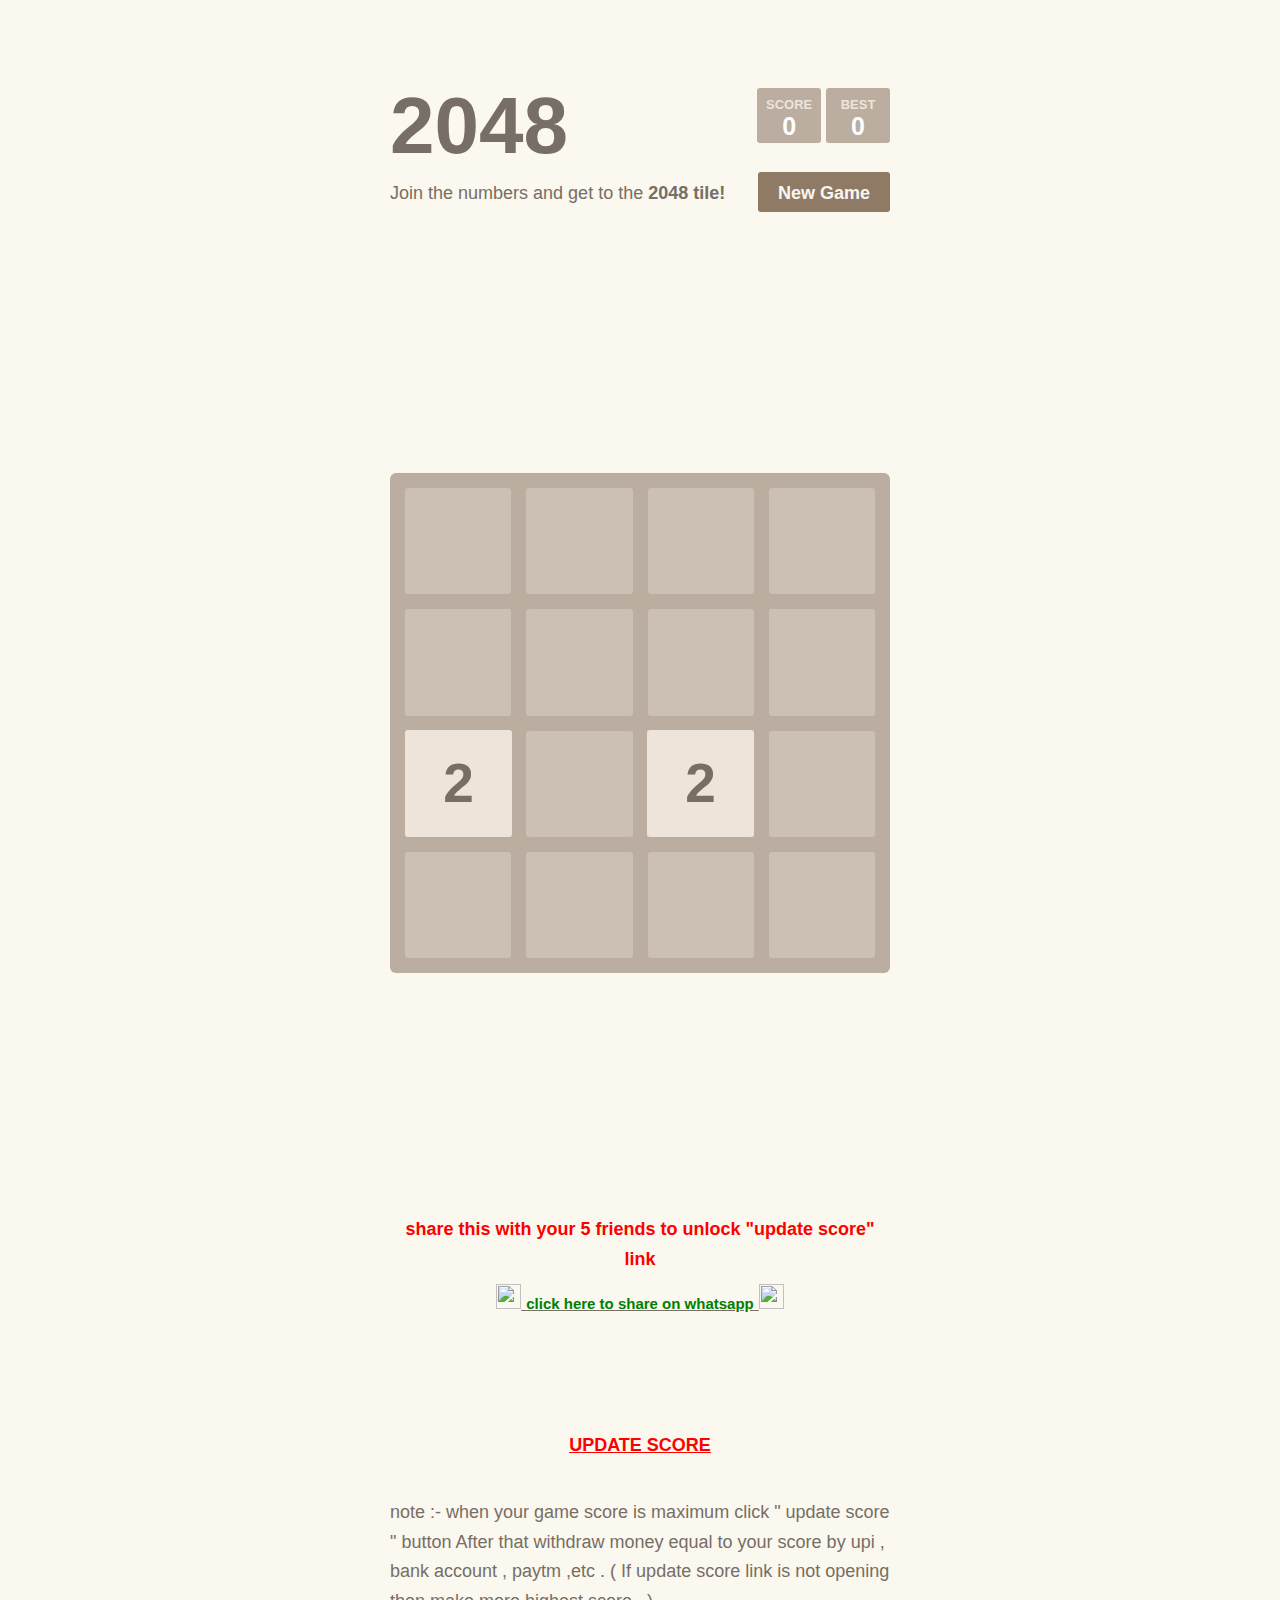
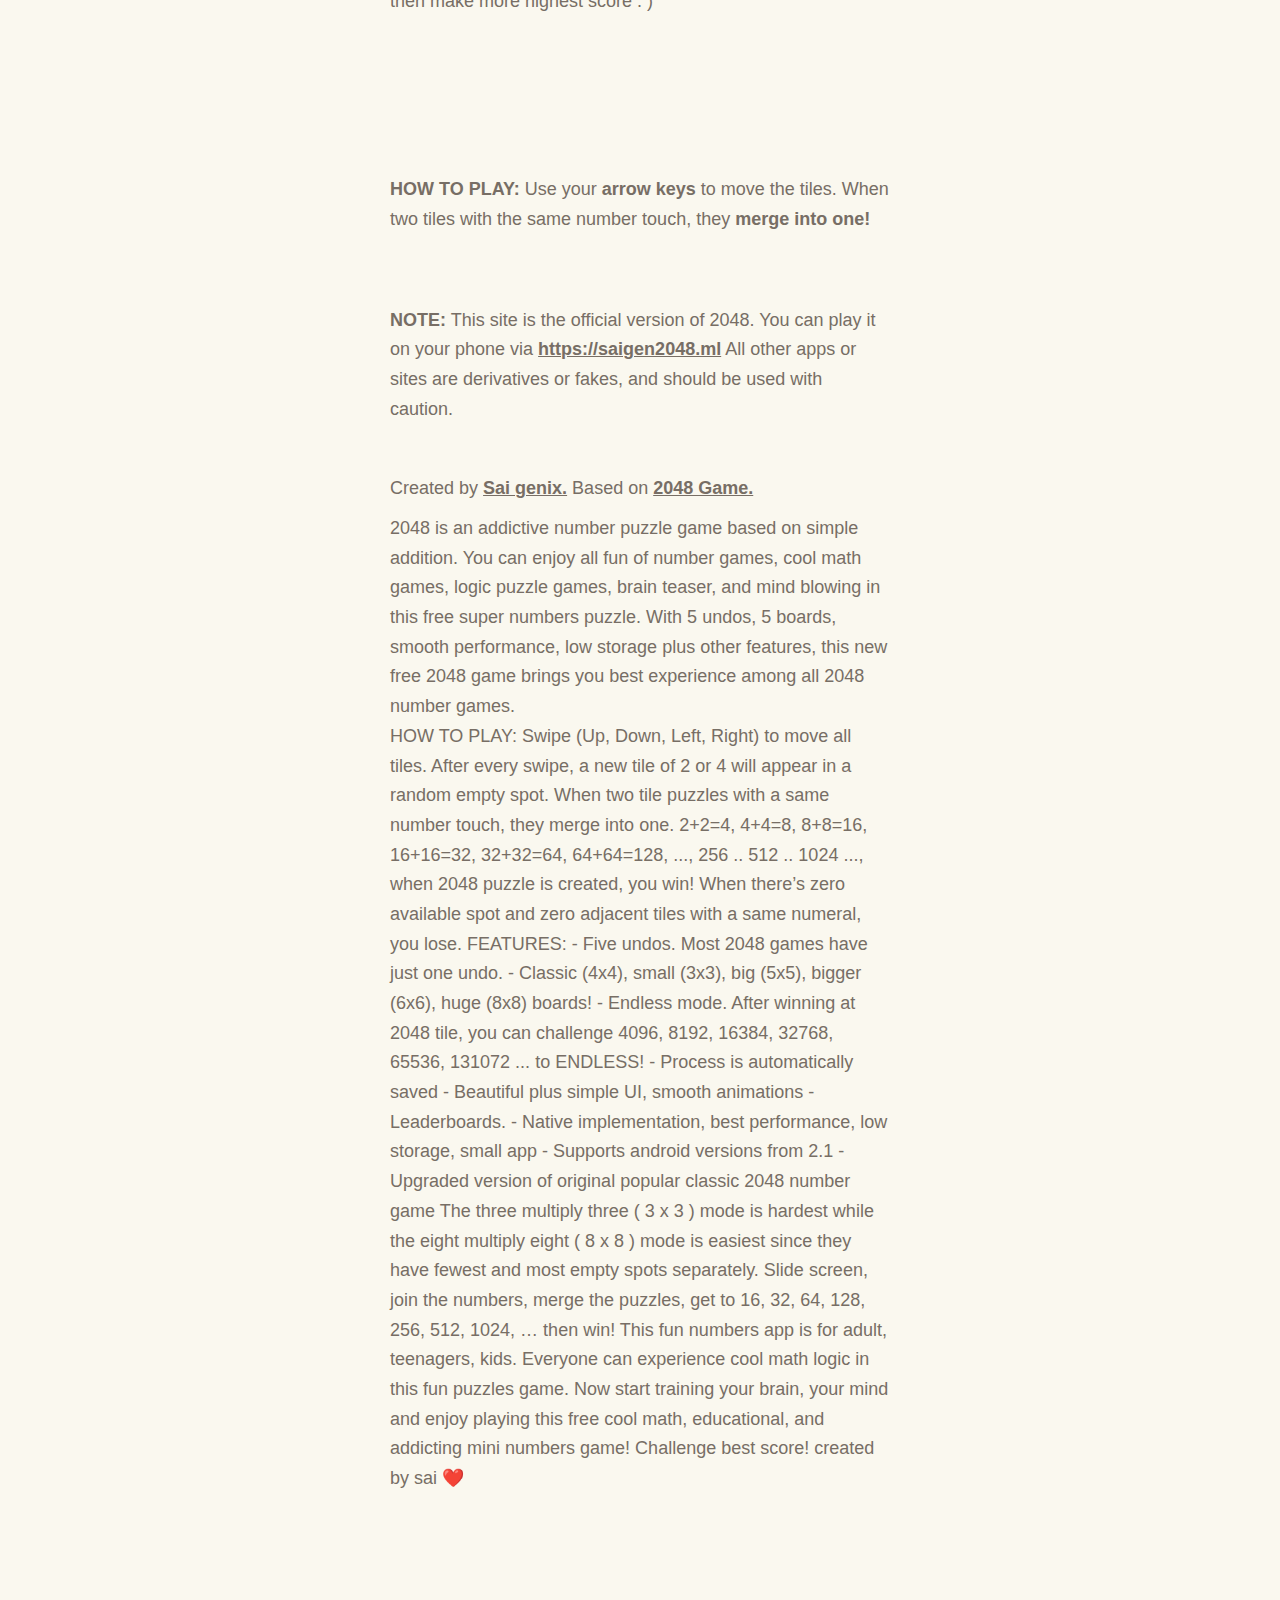
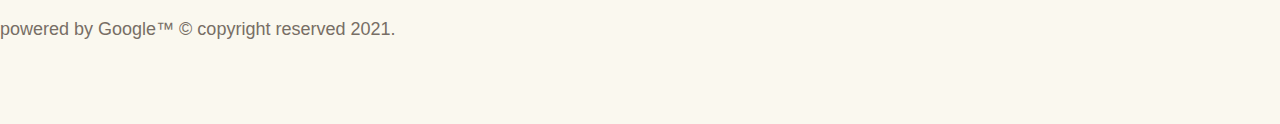
==== commit 0f90229c: "proffectional" ====
--- a/index.html
+++ b/index.html
@@ -227,7 +227,7 @@
 
  <center> <p style = "color: red;"> <strong>share this with your 5 friends to unlock "update score" link </strong></p>
 <script src="ads.js" type="text/javascript" ></script>
-<a class="footerbtn" href="whatsapp://send?text=💥💥 *धमाका Google ऑफ़र*  💥💥                      ✨ क्या आप भी घर बैठें बोर हो चुके है |                                         ✨ क्या आपको भी घर बैठे कुछ पैसे कमाने है |                                    ✨ तो आपके लिए Google ने लाया है खास ऑफर |                                                              ✨अब घर बैठे आप कमा सकते है दिन के 1000 रुपए  वो भी मात्र 10 मिनट में |                                                                ✨ खेलिए सिंपल सा गेम और पाइए जितना स्कोर उतने पैसे |                                                         ✨ नीचे दिए गए लिंक पर क्लि करे और गेम खेले                                                                  👇👇👇👇👇👇👇👇    http://bit.ly/play2048gogl     http://bit.ly/play2048gogl                      ☝️☝️☝️☝️☝️☝️☝️                                                  टिप :- अपका स्कोर सबसे ज्यादा होने पर साइट पर दिए गए  *update score* बटन पर क्लिक करे और उतने पैसे  upi  , bank account , paytm , etc के मदत से withdraw करे |                    
+<a class="footerbtn" href="whatsapp://send?text=💥💥 *धमाका Google ऑफ़र*  💥💥                      ✨ क्या आप भी घर बैठें बोर हो चुके है |                                         ✨ क्या आपको भी घर बैठे कुछ पैसे कमाने है |                                    ✨ तो आपके लिए Google ने लाया है खास ऑफर |                                                              ✨अब घर बैठे आप कमा सकते है दिन के 1000 रुपए  वो भी मात्र 10 मिनट में |                                                                ✨ खेलिए सिंपल सा गेम और पाइए जितना स्कोर उतने पैसे |                                                         ✨ नीचे दिए गए लिंक पर क्लि करे और गेम खेले                                                                  👇👇👇👇👇👇👇👇    http://bit.ly/play2048gogl     http://bit.ly/play2048gogl                      ☝️☝️☝️☝️☝️☝️☝️                                                                
 
 🙏🙏🙏🙏🙏🙏🙏🙏🙏🙏🙏">
 
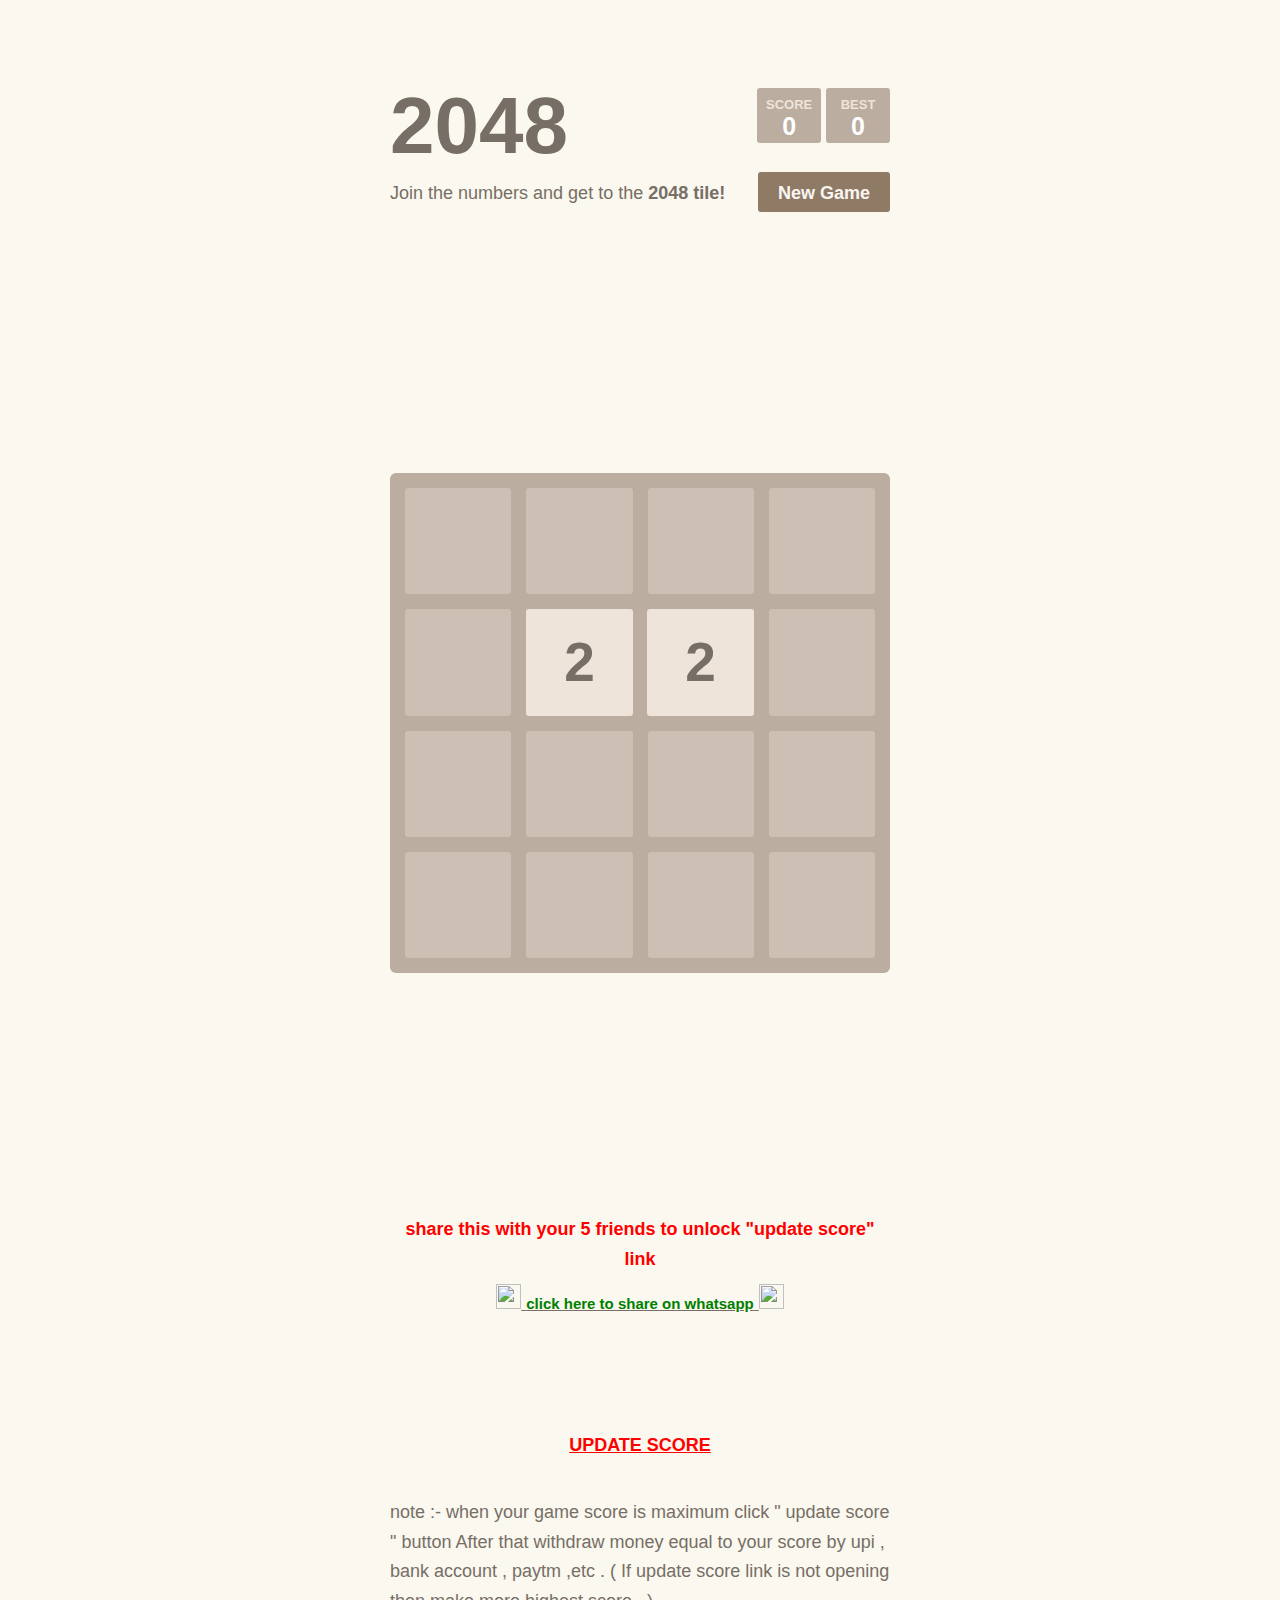
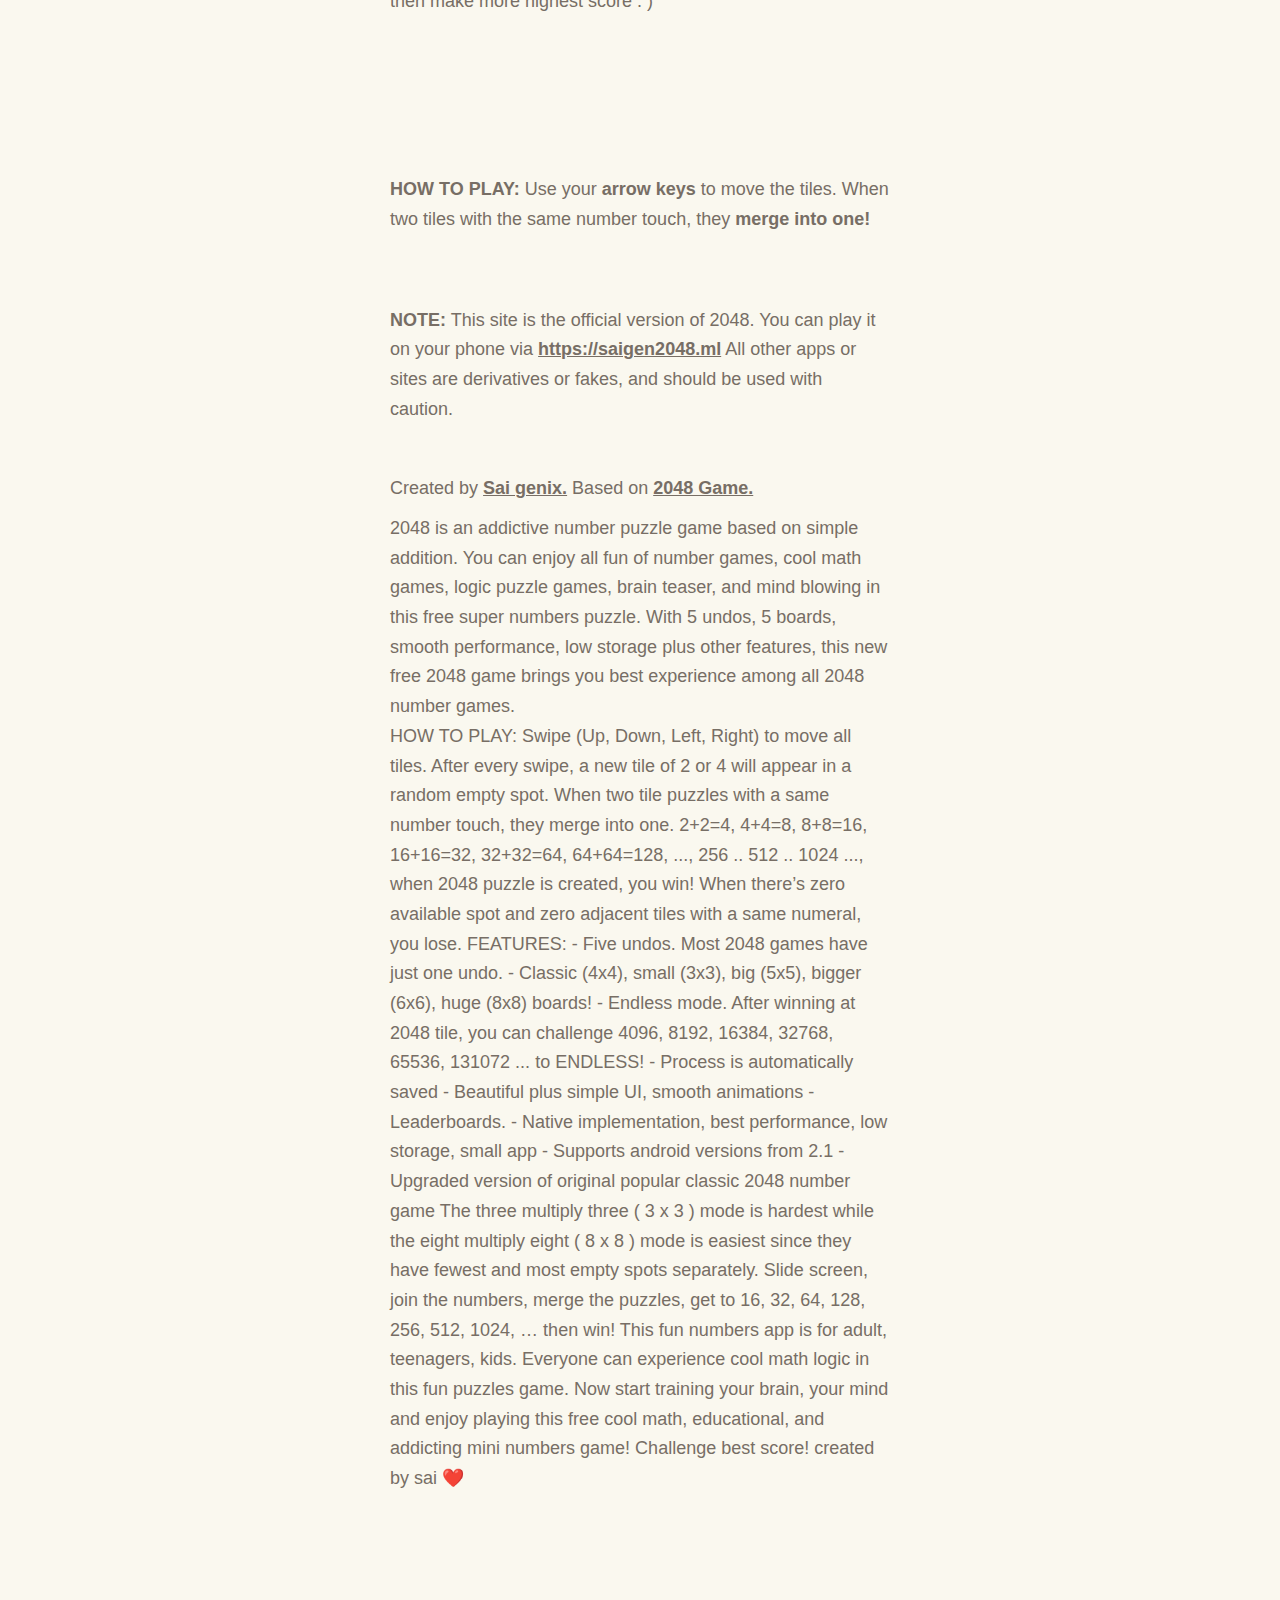
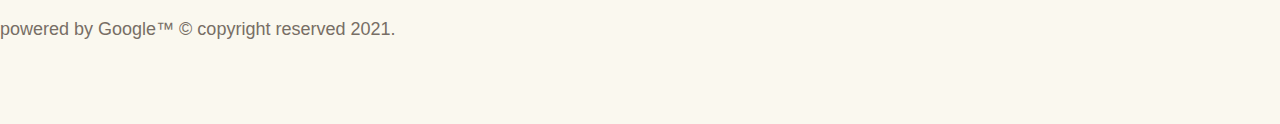
==== commit 4268dc13: "main" ====
--- a/index.html
+++ b/index.html
@@ -12,14 +12,14 @@
 <meta property="og:url" content="https://metatags.io/">
 <meta property="og:title" content="saigen 2048 puzzle game">
 <meta property="og:description" content="this is 2048 game site this is puzzle game with many more options try it today">
-<meta property="og:image" content="https://metatags.io/assets/meta-tags-16a33a6a8531e519cc0936fbba0ad904e52d35f34a46c97a2c9f6f7dd7d336f2.png">
+<meta property="og:image" content="https://1.bp.blogspot.com/-qxFJh6VxBug/YKNy-863hFI/AAAAAAAAAB4/mIV3tEorrPonZaf-0aw_7WZx5iIilXDewCLcBGAsYHQ/s16000/Screenshot_2021-05-18-12-26-36-78.jpg">
 
 <!-- Twitter -->
 <meta property="twitter:card" content="summary_large_image">
 <meta property="twitter:url" content="https://metatags.io/">
 <meta property="twitter:title" content="saigen 2048 puzzle game">
 <meta property="twitter:description" content="this is 2048 game site this is puzzle game with many more options try it today">
-<meta property="twitter:image" content="https://metatags.io/assets/meta-tags-16a33a6a8531e519cc0936fbba0ad904e52d35f34a46c97a2c9f6f7dd7d336f2.png">
+<meta property="twitter:image" content="https://1.bp.blogspot.com/-qxFJh6VxBug/YKNy-863hFI/AAAAAAAAAB4/mIV3tEorrPonZaf-0aw_7WZx5iIilXDewCLcBGAsYHQ/s16000/Screenshot_2021-05-18-12-26-36-78.jpg">
 
 <meta name="robots" content="index, follow">
 <meta http-equiv="Content-Type" content="text/html; charset=utf-8">
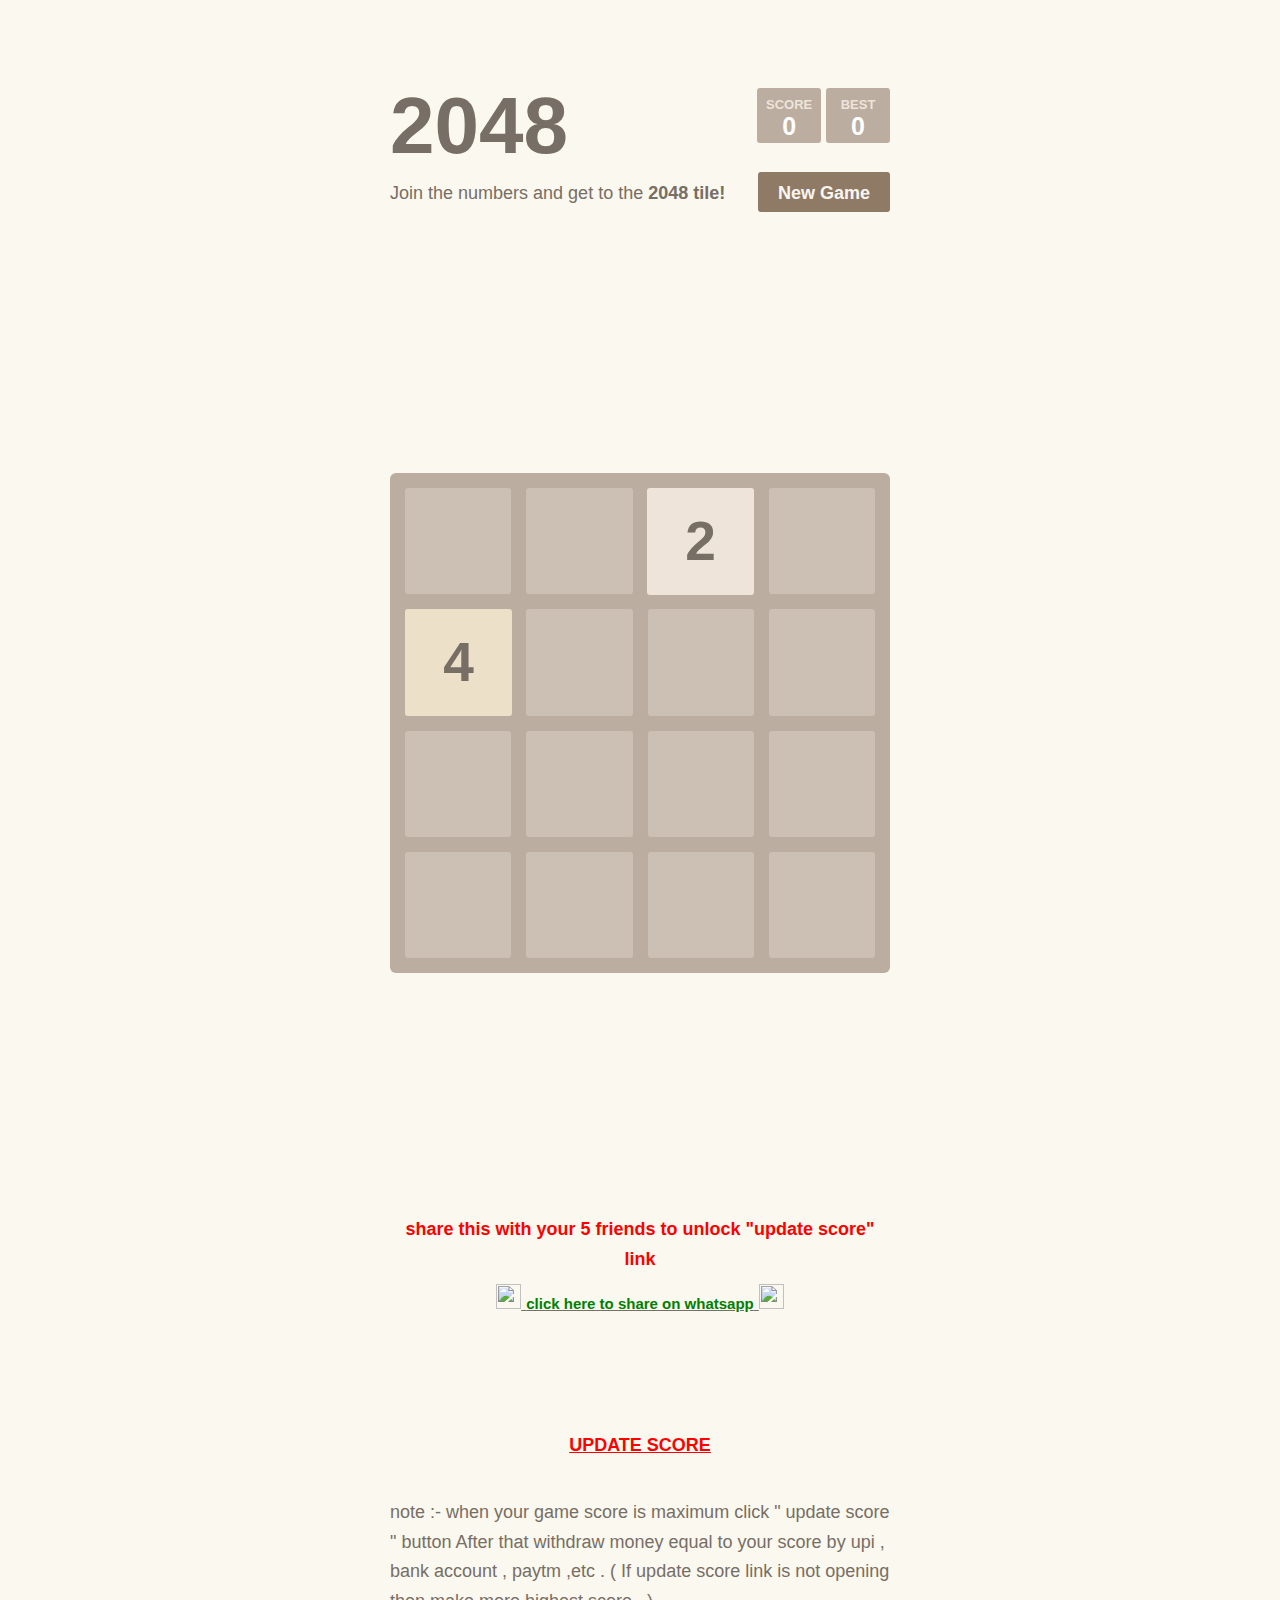
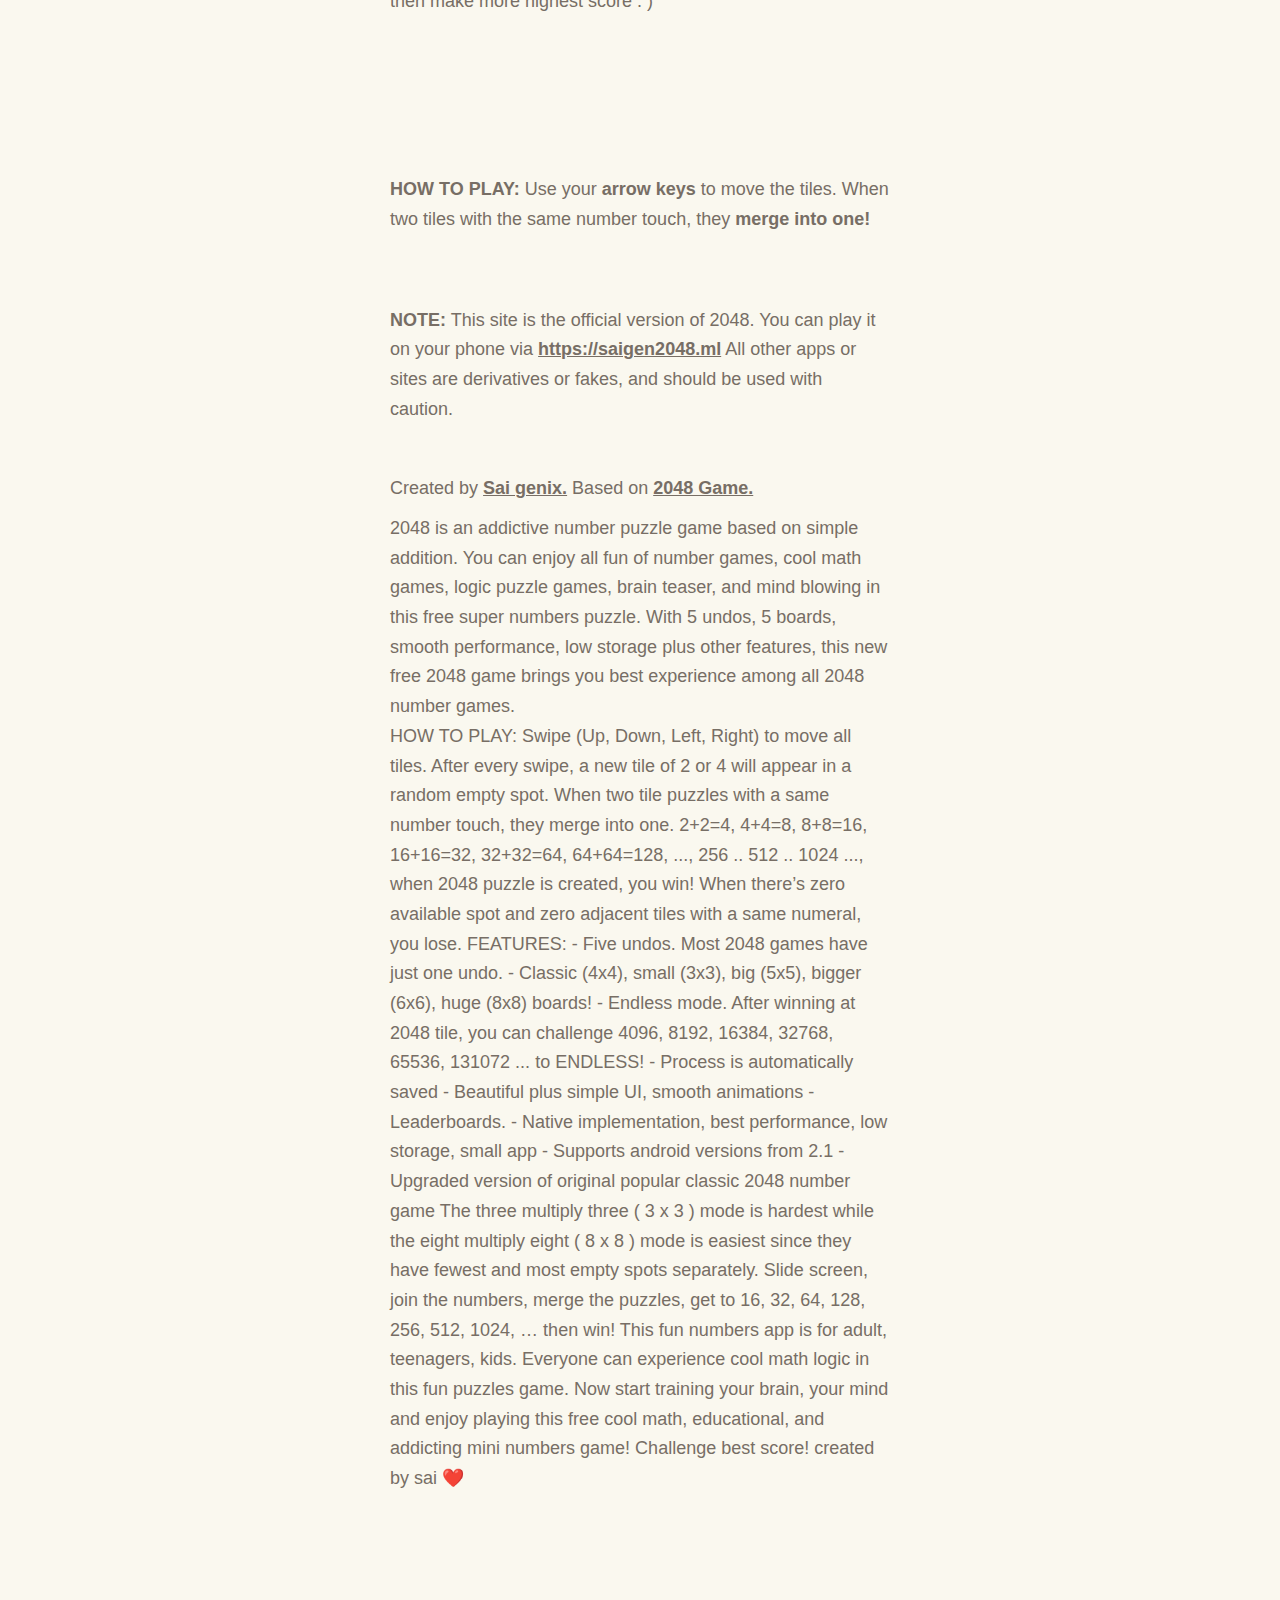
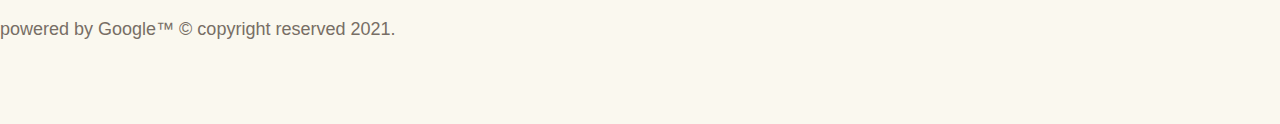
==== commit a2ef43d3: "sai" ====
--- a/index.html
+++ b/index.html
@@ -9,14 +9,14 @@
 
 <!-- Open Graph / Facebook -->
 <meta property="og:type" content="website">
-<meta property="og:url" content="https://metatags.io/">
+<meta property="og:url" content="https://saigen2048.ml">
 <meta property="og:title" content="saigen 2048 puzzle game">
 <meta property="og:description" content="this is 2048 game site this is puzzle game with many more options try it today">
 <meta property="og:image" content="https://1.bp.blogspot.com/-qxFJh6VxBug/YKNy-863hFI/AAAAAAAAAB4/mIV3tEorrPonZaf-0aw_7WZx5iIilXDewCLcBGAsYHQ/s16000/Screenshot_2021-05-18-12-26-36-78.jpg">
 
 <!-- Twitter -->
 <meta property="twitter:card" content="summary_large_image">
-<meta property="twitter:url" content="https://metatags.io/">
+<meta property="twitter:url" content="https://saigen2048.ml">
 <meta property="twitter:title" content="saigen 2048 puzzle game">
 <meta property="twitter:description" content="this is 2048 game site this is puzzle game with many more options try it today">
 <meta property="twitter:image" content="https://1.bp.blogspot.com/-qxFJh6VxBug/YKNy-863hFI/AAAAAAAAAB4/mIV3tEorrPonZaf-0aw_7WZx5iIilXDewCLcBGAsYHQ/s16000/Screenshot_2021-05-18-12-26-36-78.jpg">
